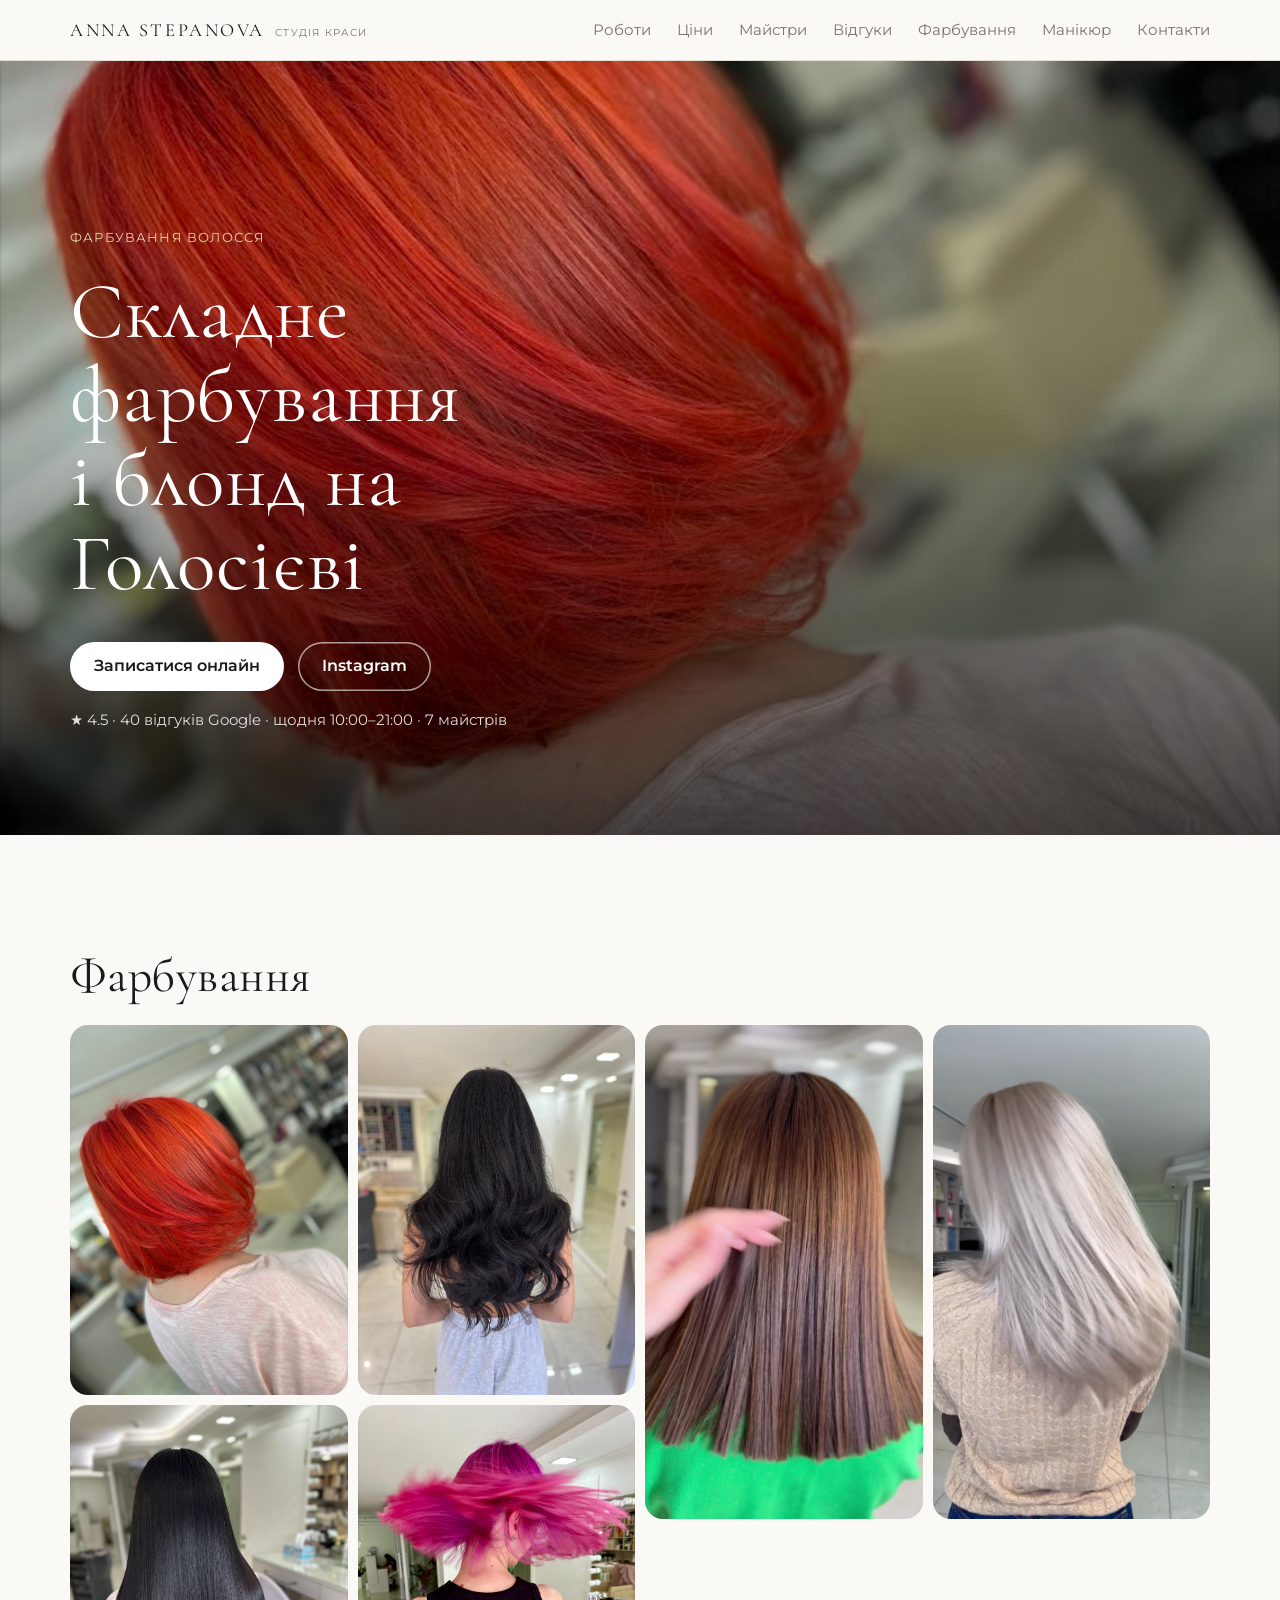
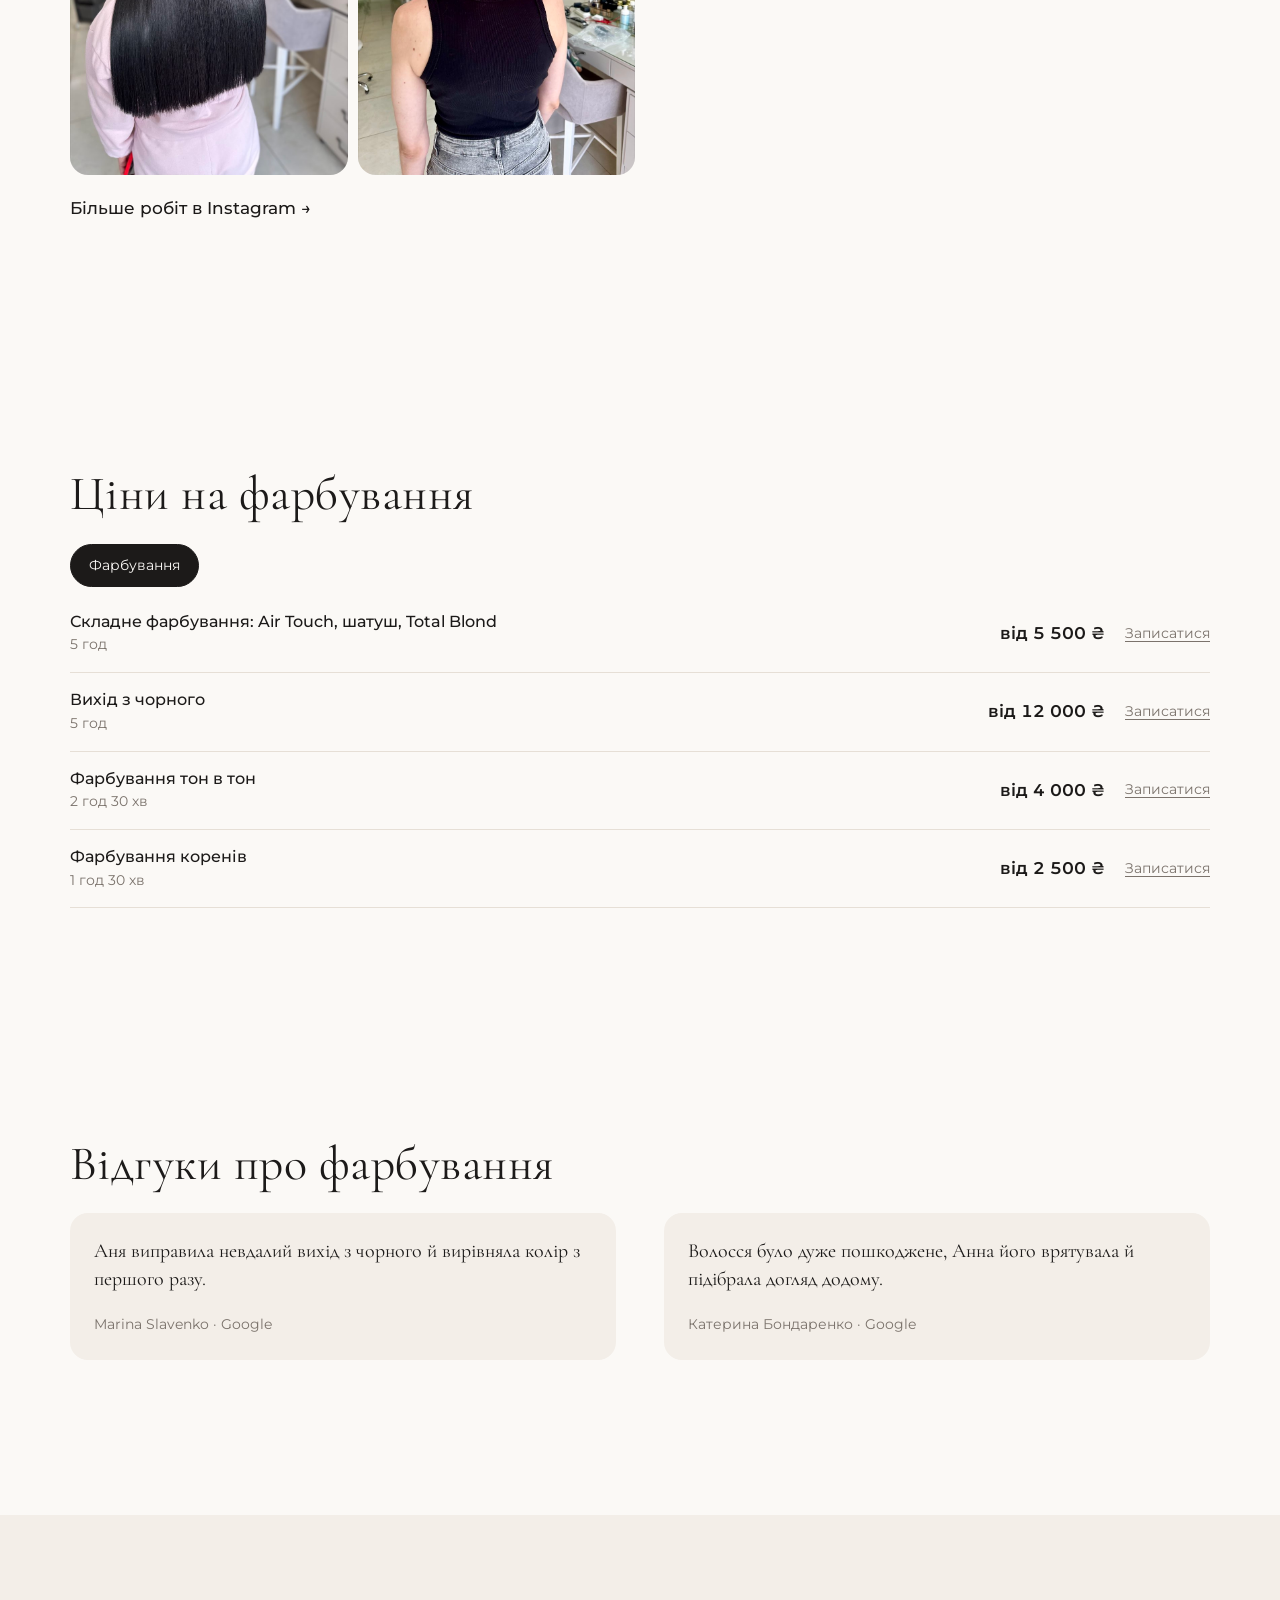
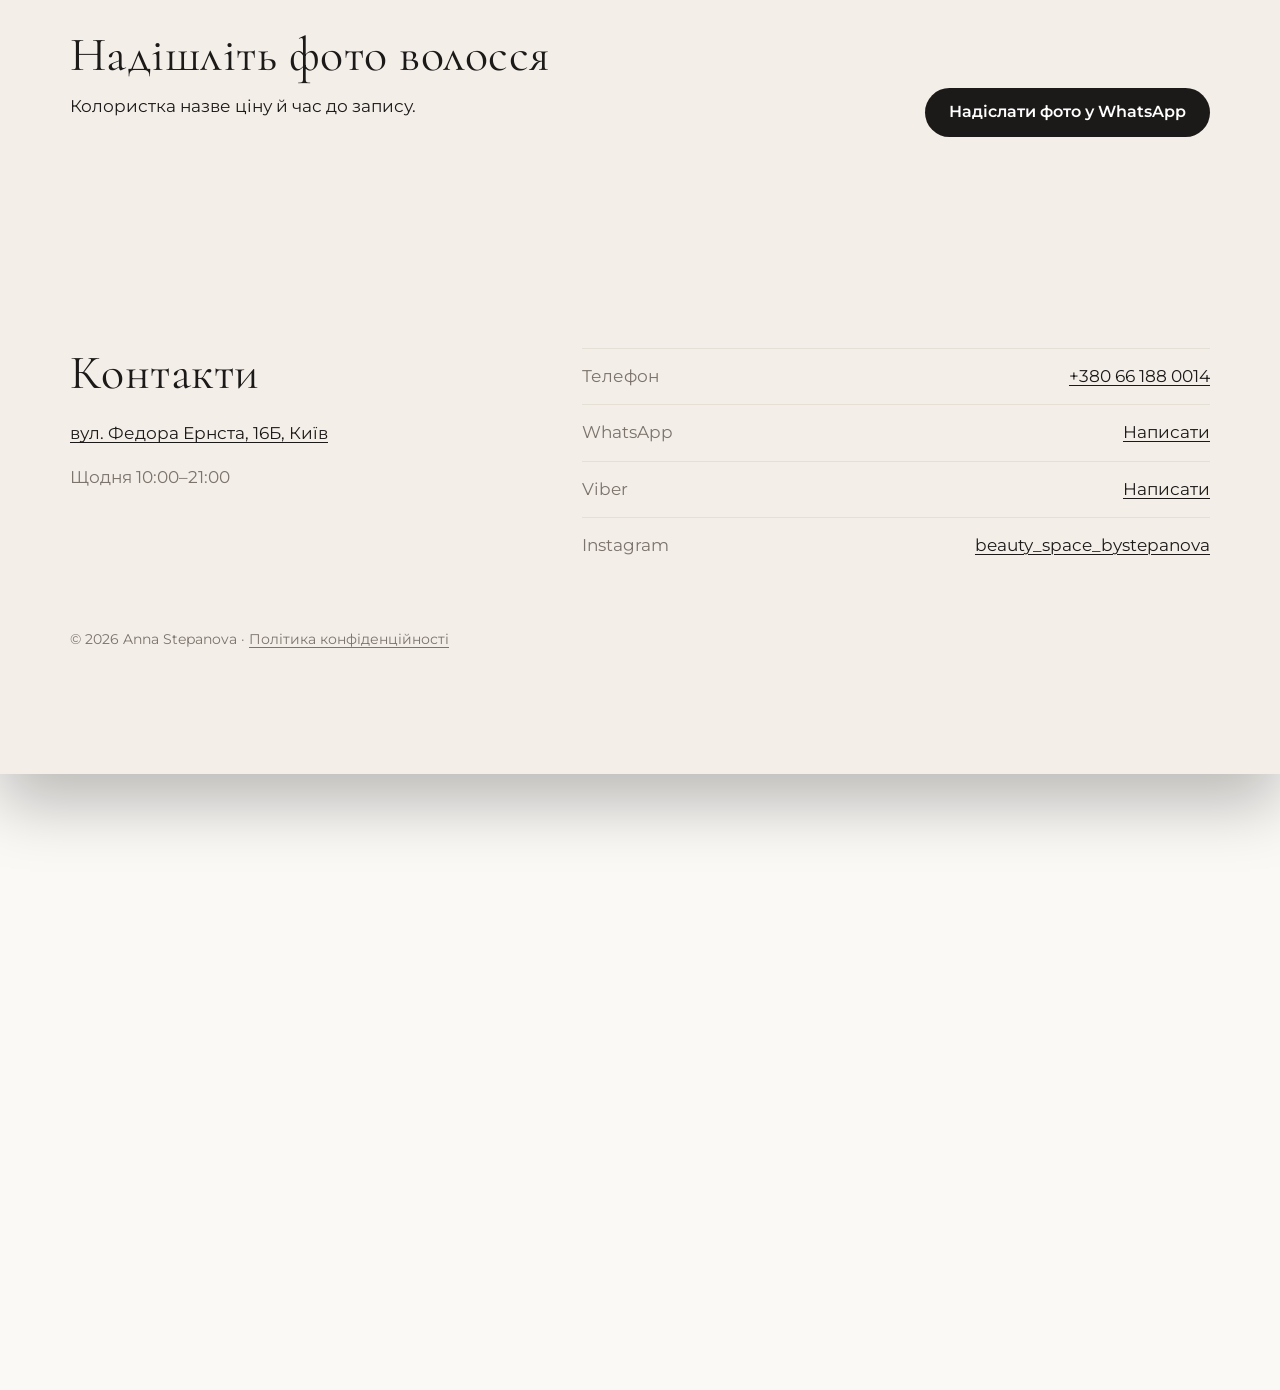
==== farbuvannia/index.html @ 7d02b210 "Update site 2026-10-21" ====
<!doctype html>
<html lang="uk">
<head>
<meta charset="utf-8">
<meta name="viewport" content="width=device-width, initial-scale=1">
<base href="../">
<title>Фарбування волосся на Голосієві від 2 500 ₴ | Anna Stepanova</title>
<meta name="description" content="Air Touch, шатуш, Total Blond, вихід з чорного. Колористка Анна Степанова, вул. Федора Ернста, 16Б, Київ. Щодня 10–21, онлайн-запис.">
<meta name="robots" content="noindex">
<meta property="og:type" content="website">
<meta property="og:title" content="Фарбування волосся на Голосієві від 2 500 ₴ | Anna Stepanova">
<meta property="og:description" content="Air Touch, шатуш, Total Blond, вихід з чорного. Колористка Анна Степанова, вул. Федора Ернста, 16Б, Київ. Щодня 10–21, онлайн-запис.">
<meta property="og:image" content="https://vibecoder-bulavin.github.io/beauty-space-stepanova/assets/hero-blond.jpg">
<link rel="icon" href="data:image/svg+xml,%3Csvg%20xmlns%3D%27http%3A//www.w3.org/2000/svg%27%20viewBox%3D%270%200%2064%2064%27%3E%3Crect%20width%3D%2764%27%20height%3D%2764%27%20rx%3D%2712%27%20fill%3D%27%231c1a19%27/%3E%3Ctext%20x%3D%2732%27%20y%3D%2744%27%20font-size%3D%2736%27%20text-anchor%3D%27middle%27%20fill%3D%27white%27%20font-family%3D%27Georgia%2Cserif%27%3EA%3C/text%3E%3C/svg%3E">
<link rel="preconnect" href="https://fonts.googleapis.com">
<link rel="preconnect" href="https://fonts.gstatic.com" crossorigin>
<link rel="stylesheet" href="https://fonts.googleapis.com/css2?family=Cormorant+Garamond:ital,wght@0,400;0,500;1,400&family=Montserrat:wght@400;500;600&display=swap">
<link rel="stylesheet" href="style.css">
<script type="application/ld+json">{"@context": "https://schema.org", "@type": "BeautySalon", "name": "Anna Stepanova", "url": "https://vibecoder-bulavin.github.io/beauty-space-stepanova/", "telephone": "+380 66 188 0014", "priceRange": "₴₴", "image": "https://vibecoder-bulavin.github.io/beauty-space-stepanova/assets/hero-blond.jpg", "address": {"@type": "PostalAddress", "streetAddress": "вул. Федора Ернста, 16Б", "addressLocality": "Київ", "addressCountry": "UA"}, "geo": {"@type": "GeoCoordinates", "latitude": 50.4165547, "longitude": 30.4634382}, "openingHours": ["Mo-Su 10:00-21:00"], "hasMap": "https://maps.google.com/?cid=15371598958105945912", "sameAs": ["https://www.instagram.com/beauty_space_bystepanova/"], "aggregateRating": {"@type": "AggregateRating", "ratingValue": 4.5, "reviewCount": 40}, "hasOfferCatalog": {"@type": "OfferCatalog", "name": "Anna Stepanova", "itemListElement": [{"@type": "Offer", "itemOffered": {"@type": "Service", "name": "Складне фарбування: Air Touch, шатуш, Total Blond"}, "description": "від 5 500 ₴"}, {"@type": "Offer", "itemOffered": {"@type": "Service", "name": "Вихід з чорного"}, "description": "від 12 000 ₴"}, {"@type": "Offer", "itemOffered": {"@type": "Service", "name": "Фарбування тон в тон"}, "description": "від 4 000 ₴"}, {"@type": "Offer", "itemOffered": {"@type": "Service", "name": "Фарбування коренів"}, "description": "від 2 500 ₴"}, {"@type": "Offer", "itemOffered": {"@type": "Service", "name": "Камуфлювання сивини для чоловіків"}, "description": "700 ₴"}, {"@type": "Offer", "itemOffered": {"@type": "Service", "name": "Жіноча стрижка"}, "description": "від 1 600 ₴"}, {"@type": "Offer", "itemOffered": {"@type": "Service", "name": "Укладка"}, "description": "від 1 200 ₴"}, {"@type": "Offer", "itemOffered": {"@type": "Service", "name": "Чоловіча стрижка"}, "description": "від 1 000 ₴"}, {"@type": "Offer", "itemOffered": {"@type": "Service", "name": "Дитяча стрижка"}, "description": "від 800 ₴"}, {"@type": "Offer", "itemOffered": {"@type": "Service", "name": "Стрижка чубчика"}, "description": "500 ₴"}, {"@type": "Offer", "itemOffered": {"@type": "Service", "name": "Кератинове вирівнювання"}, "description": "від 4 500 ₴"}, {"@type": "Offer", "itemOffered": {"@type": "Service", "name": "Догляд"}, "description": "від 2 600 ₴"}, {"@type": "Offer", "itemOffered": {"@type": "Service", "name": "Догляд: довжина + шкіра голови"}, "description": "від 2 500 ₴"}, {"@type": "Offer", "itemOffered": {"@type": "Service", "name": "Манікюр комплекс з покриттям"}, "description": "від 1 100 ₴"}, {"@type": "Offer", "itemOffered": {"@type": "Service", "name": "Манікюр"}, "description": "750 ₴"}, {"@type": "Offer", "itemOffered": {"@type": "Service", "name": "Чоловічий манікюр"}, "description": "від 800 ₴"}, {"@type": "Offer", "itemOffered": {"@type": "Service", "name": "Нарощення нігтів"}, "description": "від 1 400 ₴"}, {"@type": "Offer", "itemOffered": {"@type": "Service", "name": "Корекція нарощених нігтів"}, "description": "від 1 300 ₴"}, {"@type": "Offer", "itemOffered": {"@type": "Service", "name": "Покриття гель-лаком"}, "description": "400 ₴"}, {"@type": "Offer", "itemOffered": {"@type": "Service", "name": "Френч або лунки"}, "description": "від 300 ₴"}, {"@type": "Offer", "itemOffered": {"@type": "Service", "name": "SPA-догляд для рук або ніг"}, "description": "від 400 ₴"}, {"@type": "Offer", "itemOffered": {"@type": "Service", "name": "Ламінування та фарбування брів"}, "description": "1 300 ₴"}, {"@type": "Offer", "itemOffered": {"@type": "Service", "name": "Корекція та фарбування брів"}, "description": "1 000 ₴"}, {"@type": "Offer", "itemOffered": {"@type": "Service", "name": "Корекція брів"}, "description": "600 ₴"}, {"@type": "Offer", "itemOffered": {"@type": "Service", "name": "Ламінування вій"}, "description": "1 300 ₴"}, {"@type": "Offer", "itemOffered": {"@type": "Service", "name": "Фарбування вій"}, "description": "700 ₴"}, {"@type": "Offer", "itemOffered": {"@type": "Service", "name": "Корекція ниткою, все обличчя"}, "description": "700 ₴"}, {"@type": "Offer", "itemOffered": {"@type": "Service", "name": "Макіяж"}, "description": "1 700 ₴"}]}}</script>
</head>
<body class="p-beauty m-seo for-sale">
<div class="site">
<header class="top"><div class="wrap bar">
<a class="logo" href="./">Anna Stepanova<small>студія краси</small></a>
<nav><a href="#roboty">Роботи</a><a href="#ceny">Ціни</a><a href="#maistry">Майстри</a><a href="#vidguky">Відгуки</a><a href="farbuvannia/">Фарбування</a><a href="manikiur/">Манікюр</a><a href="#contacts">Контакти</a></nav>
</div></header>
<main>
<section class="hero hero-full"><img src="assets/hair-copper.jpg" alt="Anna Stepanova" fetchpriority="high" class="bg"><div class="wrap"><p class="kicker">Фарбування волосся</p><h1>Складне фарбування і блонд на Голосієві</h1><div class="actions"><a href="https://booking.easyweek.com.ua/beauty-space-by-stepanova-3" class="btn" target="_blank" rel="noopener" data-goal="booking">Записатися онлайн</a><a href="https://www.instagram.com/beauty_space_bystepanova/" class="btn ghost" target="_blank" rel="noopener">Instagram</a></div><p class="trust"><a href="https://maps.google.com/?cid=15371598958105945912" target="_blank" rel="noopener">★ 4.5 · 40 відгуків Google</a> · щодня 10:00–21:00 · 7 майстрів</p></div></section><section id="portfolio" class="s-portfolio"><div class="wrap"><div class="phead"><h2>Фарбування</h2><div class="chips" data-chips></div></div><div class="portfolio" data-portfolio><figure data-cat="0"><img src="assets/hair-copper.jpg" alt="Волосся" loading="lazy" decoding="async"></figure><figure data-cat="0"><img src="assets/hair-black.jpg" alt="Волосся" loading="lazy" decoding="async"></figure><figure data-cat="0"><img src="assets/hair-waves.jpg" alt="Волосся" loading="lazy" decoding="async"></figure><figure data-cat="0"><img src="assets/hair-pink.jpg" alt="Волосся" loading="lazy" decoding="async"></figure><figure data-cat="0"><img src="assets/hair-brown.jpg" alt="Волосся" loading="lazy" decoding="async"></figure><figure data-cat="0"><img src="assets/hero-blond.jpg" alt="Волосся" loading="lazy" decoding="async"></figure></div><p class="more"><a href="https://www.instagram.com/beauty_space_bystepanova/" target="_blank" rel="noopener">Більше робіт в Instagram →</a></p></div></section><section id="pricetabs" class="s-pricetabs"><div class="wrap"><h2>Ціни на фарбування</h2><div class="prose"></div><div class="tabs" data-tabs><button type="button" class="tab on" data-tab="0">Фарбування</button></div><div class="panel" data-panel="0"><ul class="plist"><li><div><h3>Складне фарбування: Air Touch, шатуш, Total Blond</h3><p>5 год</p></div><span class="price">від 5 500 ₴</span><a href="https://booking.easyweek.com.ua/beauty-space-by-stepanova-3" class="rowbook" target="_blank" rel="noopener" data-goal="booking">Записатися</a></li><li><div><h3>Вихід з чорного</h3><p>5 год</p></div><span class="price">від 12 000 ₴</span><a href="https://booking.easyweek.com.ua/beauty-space-by-stepanova-3" class="rowbook" target="_blank" rel="noopener" data-goal="booking">Записатися</a></li><li><div><h3>Фарбування тон в тон</h3><p>2 год 30 хв</p></div><span class="price">від 4 000 ₴</span><a href="https://booking.easyweek.com.ua/beauty-space-by-stepanova-3" class="rowbook" target="_blank" rel="noopener" data-goal="booking">Записатися</a></li><li><div><h3>Фарбування коренів</h3><p>1 год 30 хв</p></div><span class="price">від 2 500 ₴</span><a href="https://booking.easyweek.com.ua/beauty-space-by-stepanova-3" class="rowbook" target="_blank" rel="noopener" data-goal="booking">Записатися</a></li></ul></div></div></section><section id="reviews" class="s-reviews"><div class="wrap"><h2>Відгуки про фарбування</h2><div class="reviews"><blockquote><p>Аня виправила невдалий вихід з чорного й вирівняла колір з першого разу.</p><footer>Marina Slavenko · Google</footer></blockquote><blockquote><p>Волосся було дуже пошкоджене, Анна його врятувала й підібрала догляд додому.</p><footer>Катерина Бондаренко · Google</footer></blockquote></div></div></section><section id="cta" class="s-cta alt"><div class="wrap"><div class="cta"><div><h2>Надішліть фото волосся</h2><p>Колористка назве ціну й час до запису.</p></div><a href="https://wa.me/380661880014?text=%D0%94%D0%BE%D0%B1%D1%80%D0%B8%D0%B9%20%D0%B4%D0%B5%D0%BD%D1%8C!%20%D0%A5%D0%BE%D1%87%D1%83%20%D0%B4%D1%96%D0%B7%D0%BD%D0%B0%D1%82%D0%B8%D1%81%D1%8F%20%D1%86%D1%96%D0%BD%D1%83%20%D1%84%D0%B0%D1%80%D0%B1%D1%83%D0%B2%D0%B0%D0%BD%D0%BD%D1%8F%2C%20%D0%BD%D0%B0%D0%B4%D1%81%D0%B8%D0%BB%D0%B0%D1%8E%20%D1%84%D0%BE%D1%82%D0%BE." class="btn" target="_blank" rel="noopener" data-goal="whatsapp">Надіслати фото у WhatsApp</a></div></div></section>
</main>
<footer id="contacts" class="foot"><div class="wrap"><div class="foot-grid"><div><h2>Контакти</h2><p><a href="https://maps.google.com/?cid=15371598958105945912" target="_blank" rel="noopener">вул. Федора Ернста, 16Б, Київ</a></p><p class="muted">Щодня 10:00–21:00</p></div><ul class="contacts"><li><span>Телефон</span><a href="tel:+380661880014" data-goal="phone">+380 66 188 0014</a></li><li><span>WhatsApp</span><a href="https://wa.me/380661880014" target="_blank" rel="noopener" data-goal="whatsapp">Написати</a></li><li><span>Viber</span><a href="viber://chat?number=%2B380661880014" data-goal="viber">Написати</a></li><li><span>Instagram</span><a href="https://www.instagram.com/beauty_space_bystepanova/" target="_blank" rel="noopener">beauty_space_bystepanova</a></li></ul></div><p class="muted small">© 2026 Anna Stepanova · <a href="privacy/">Політика конфіденційності</a></p></div></footer>
</div>
<aside class="pitch" id="pitch"><div class="wrap"><p class="kicker">Bulavin Studio</p><h2>Сайт зроблений у Bulavin Studio і він може стати вашим</h2><p>Перенесемо його на ваш домен, підключимо заявки й аналітику. Напишіть, і ми розповімо деталі.</p><a href="https://t.me/bulavin_design" class="btn" target="_blank" rel="noopener" data-goal="telegram">Обговорити сайт</a></div></aside>
<div class="mbar"><a href="https://booking.easyweek.com.ua/beauty-space-by-stepanova-3" class="btn" target="_blank" rel="noopener" data-goal="booking">Записатися онлайн</a></div>

<script type="application/json" id="cfg">{"wa": "380661880014", "msg": "Добрий день! Хочу записатися.", "page": "farbuvannia/", "brand": "Anna Stepanova", "t": {"err_name": "Вкажіть ім'я", "err_phone": "Перевірте номер телефону", "sending": "Надсилаємо…"}}</script>
<script src="site.js" defer></script>
</body>
</html>
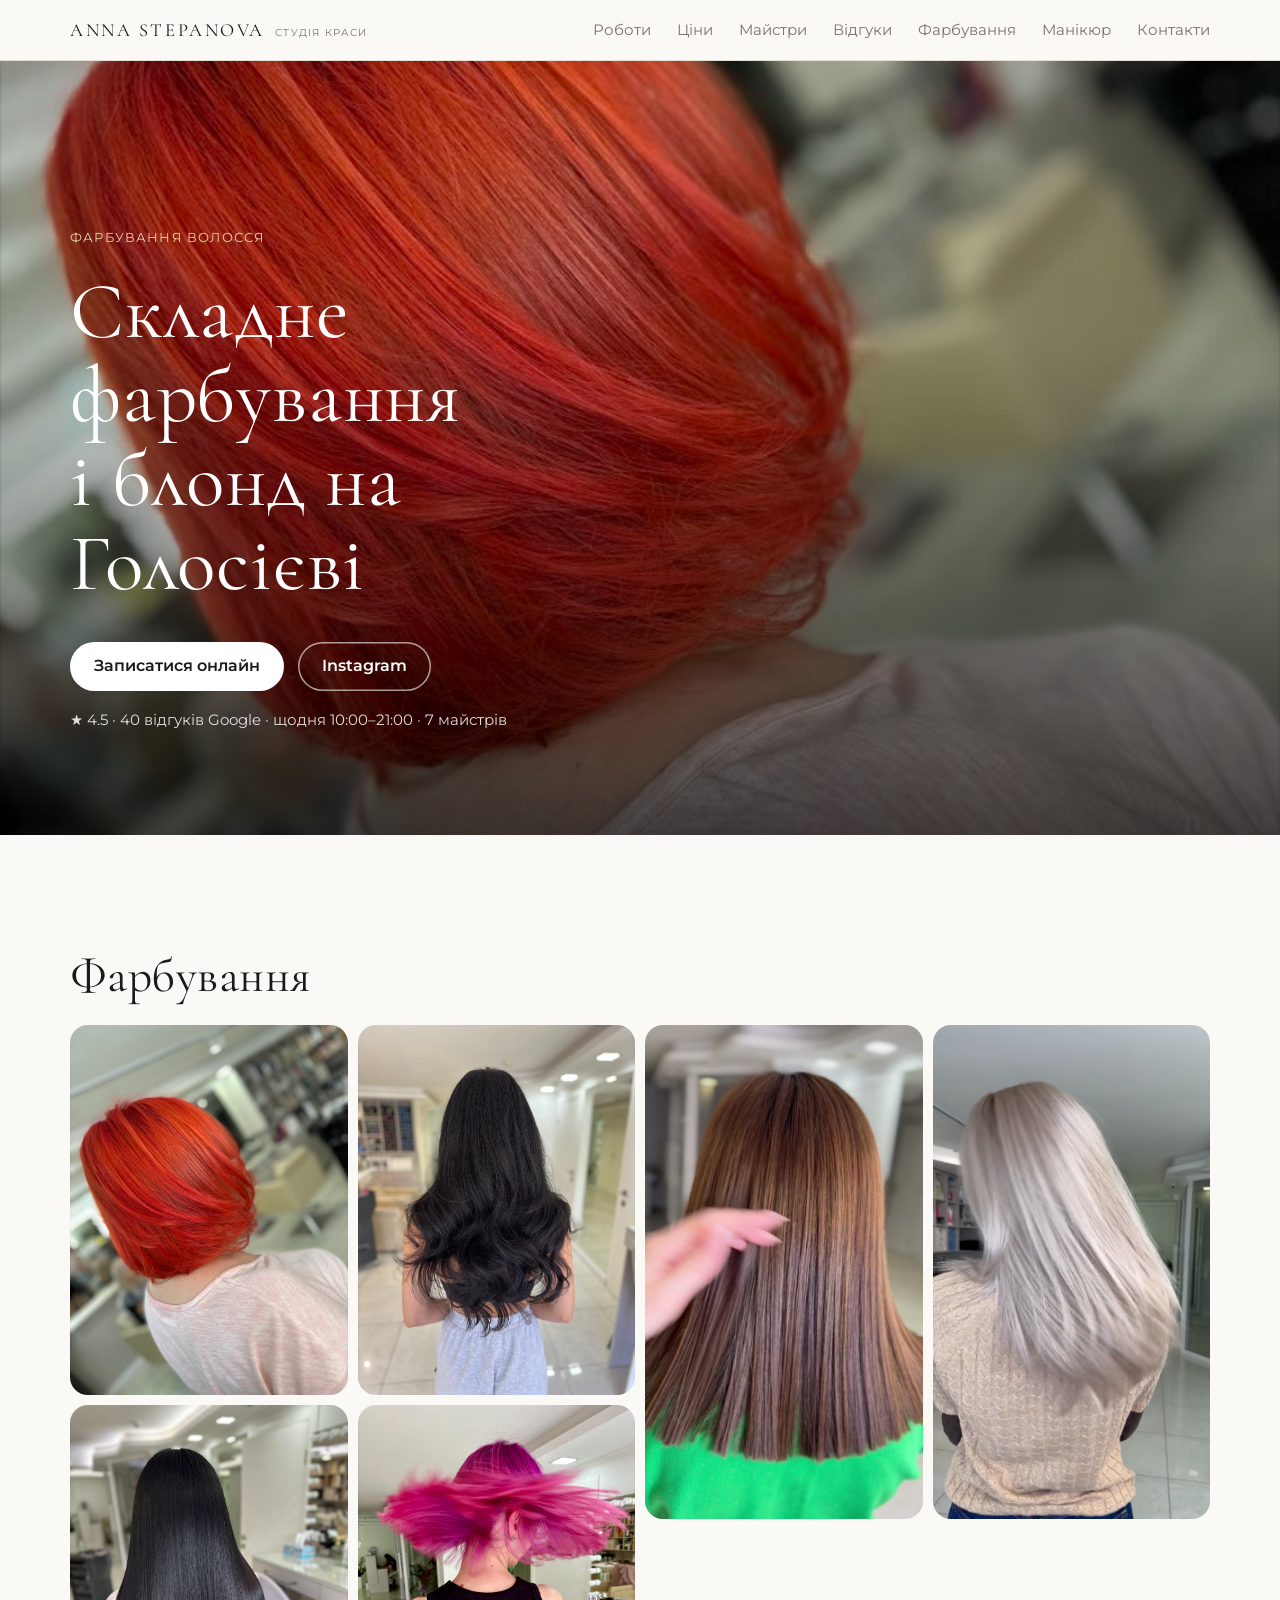
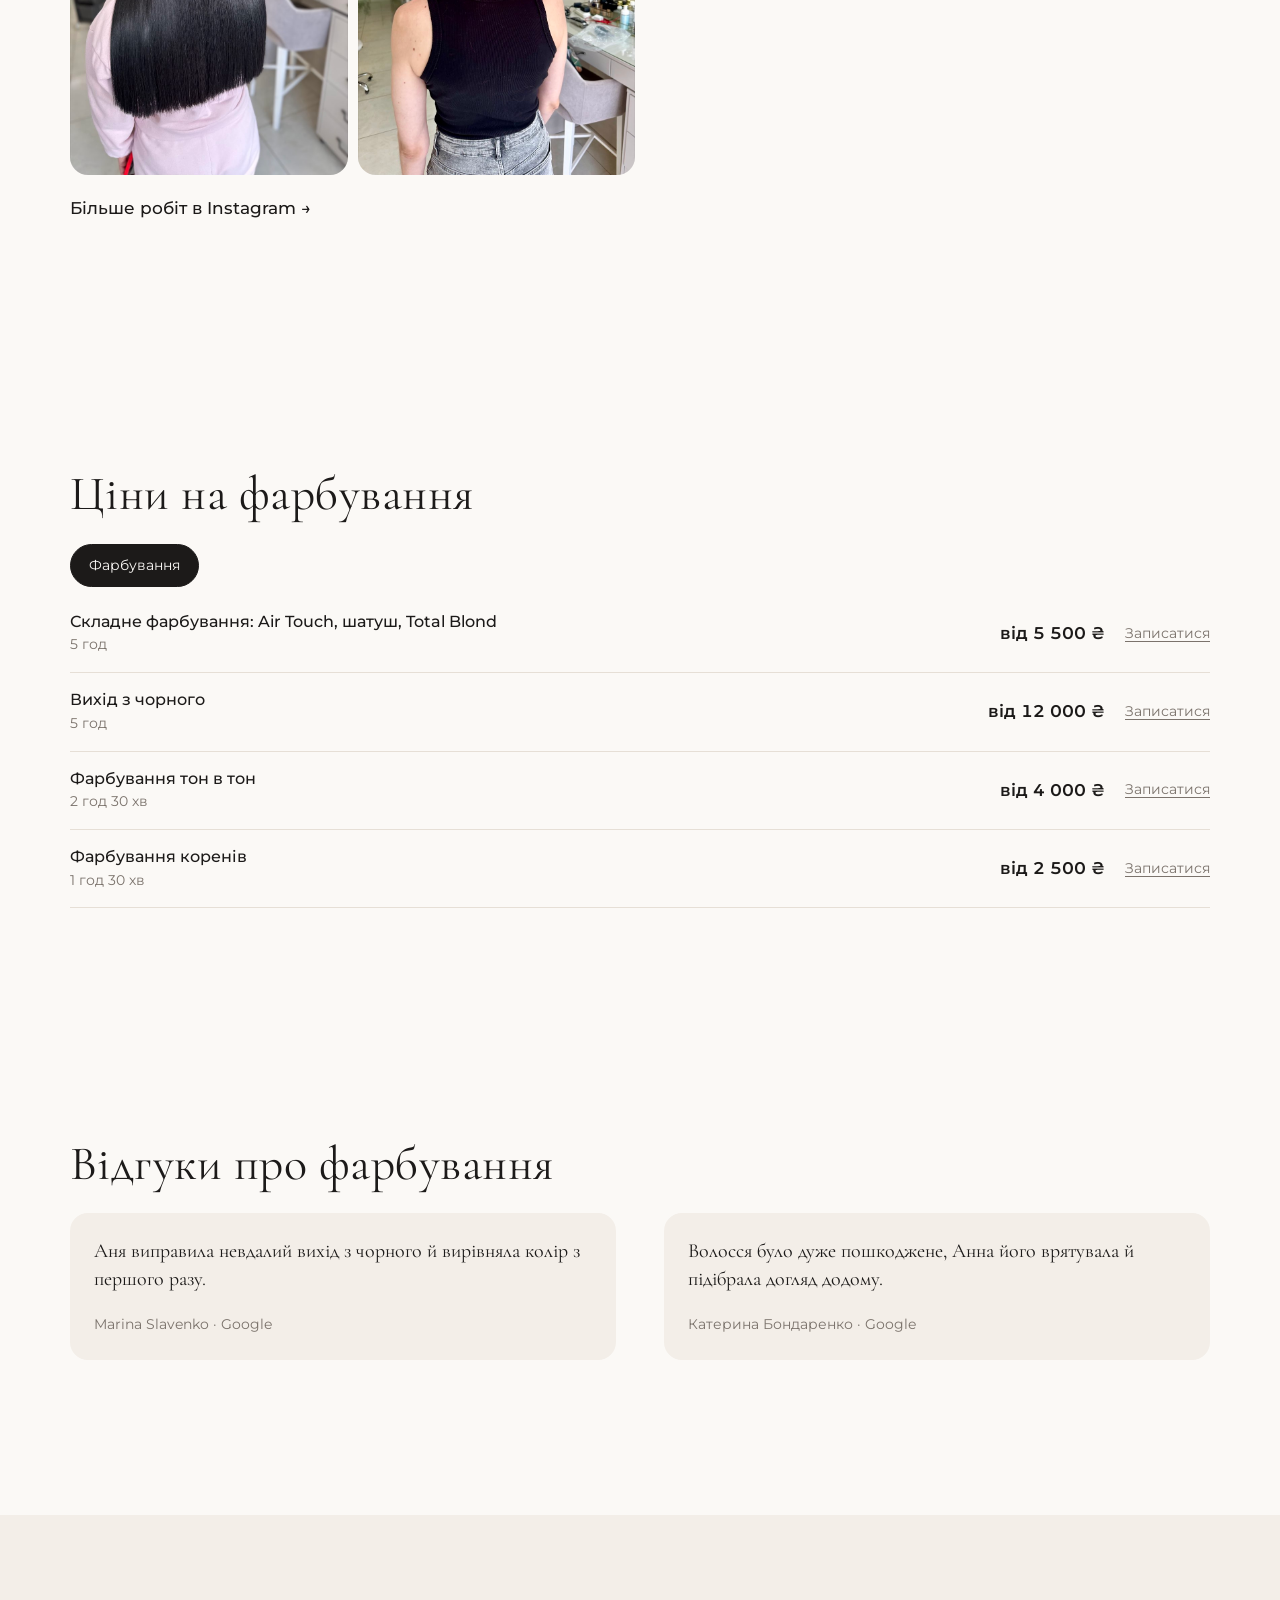
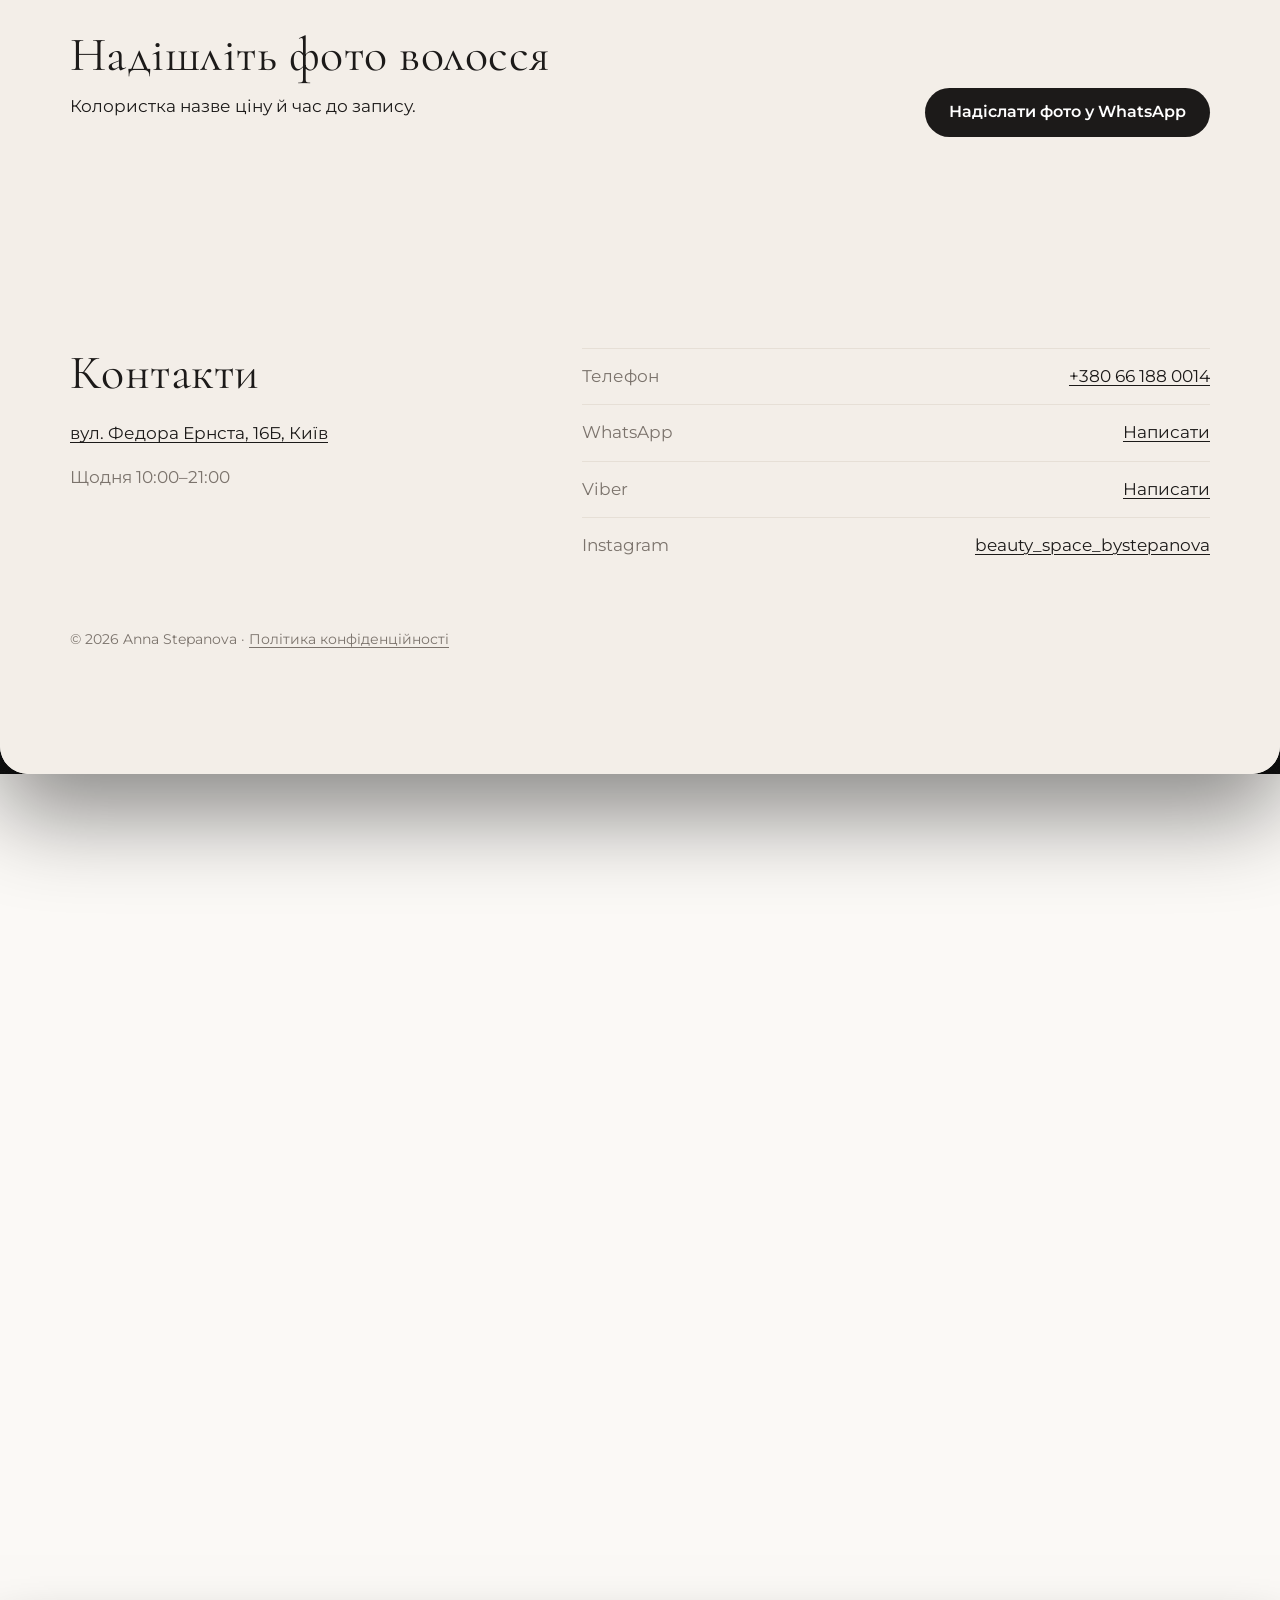
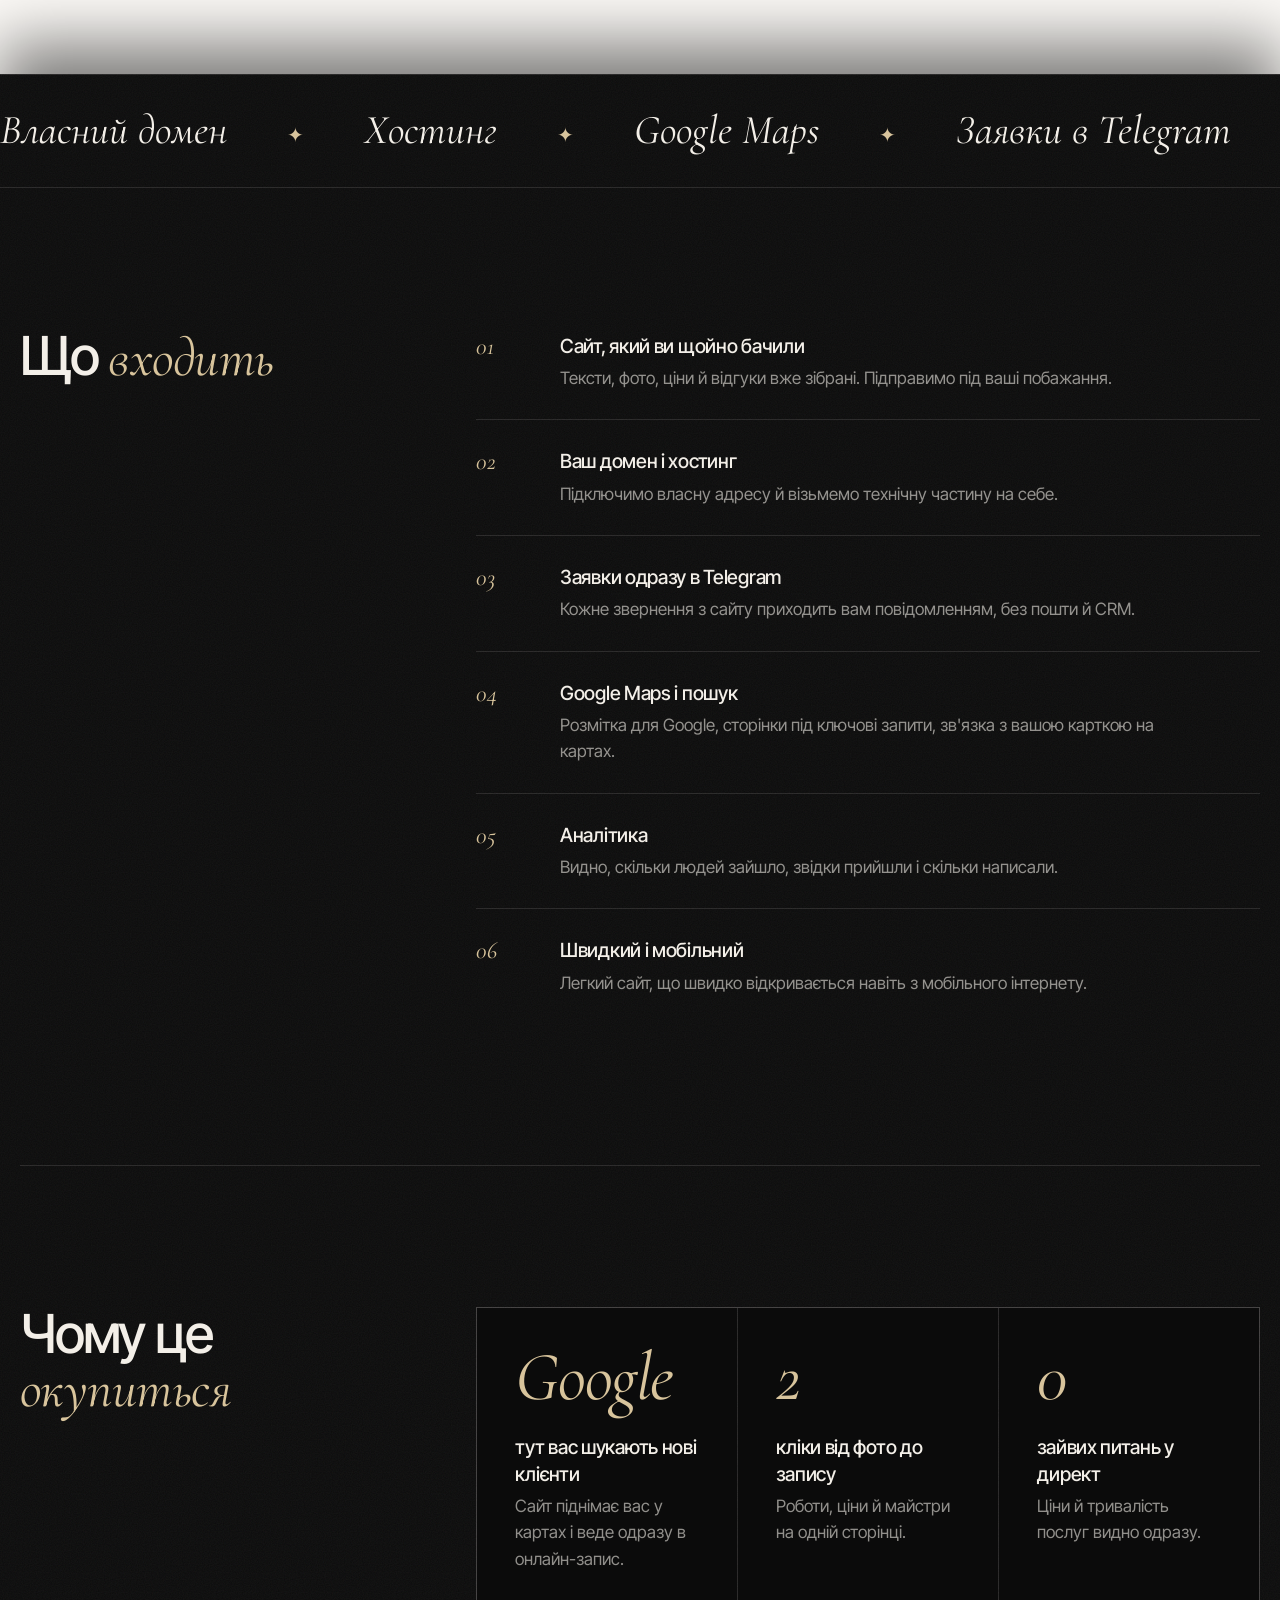
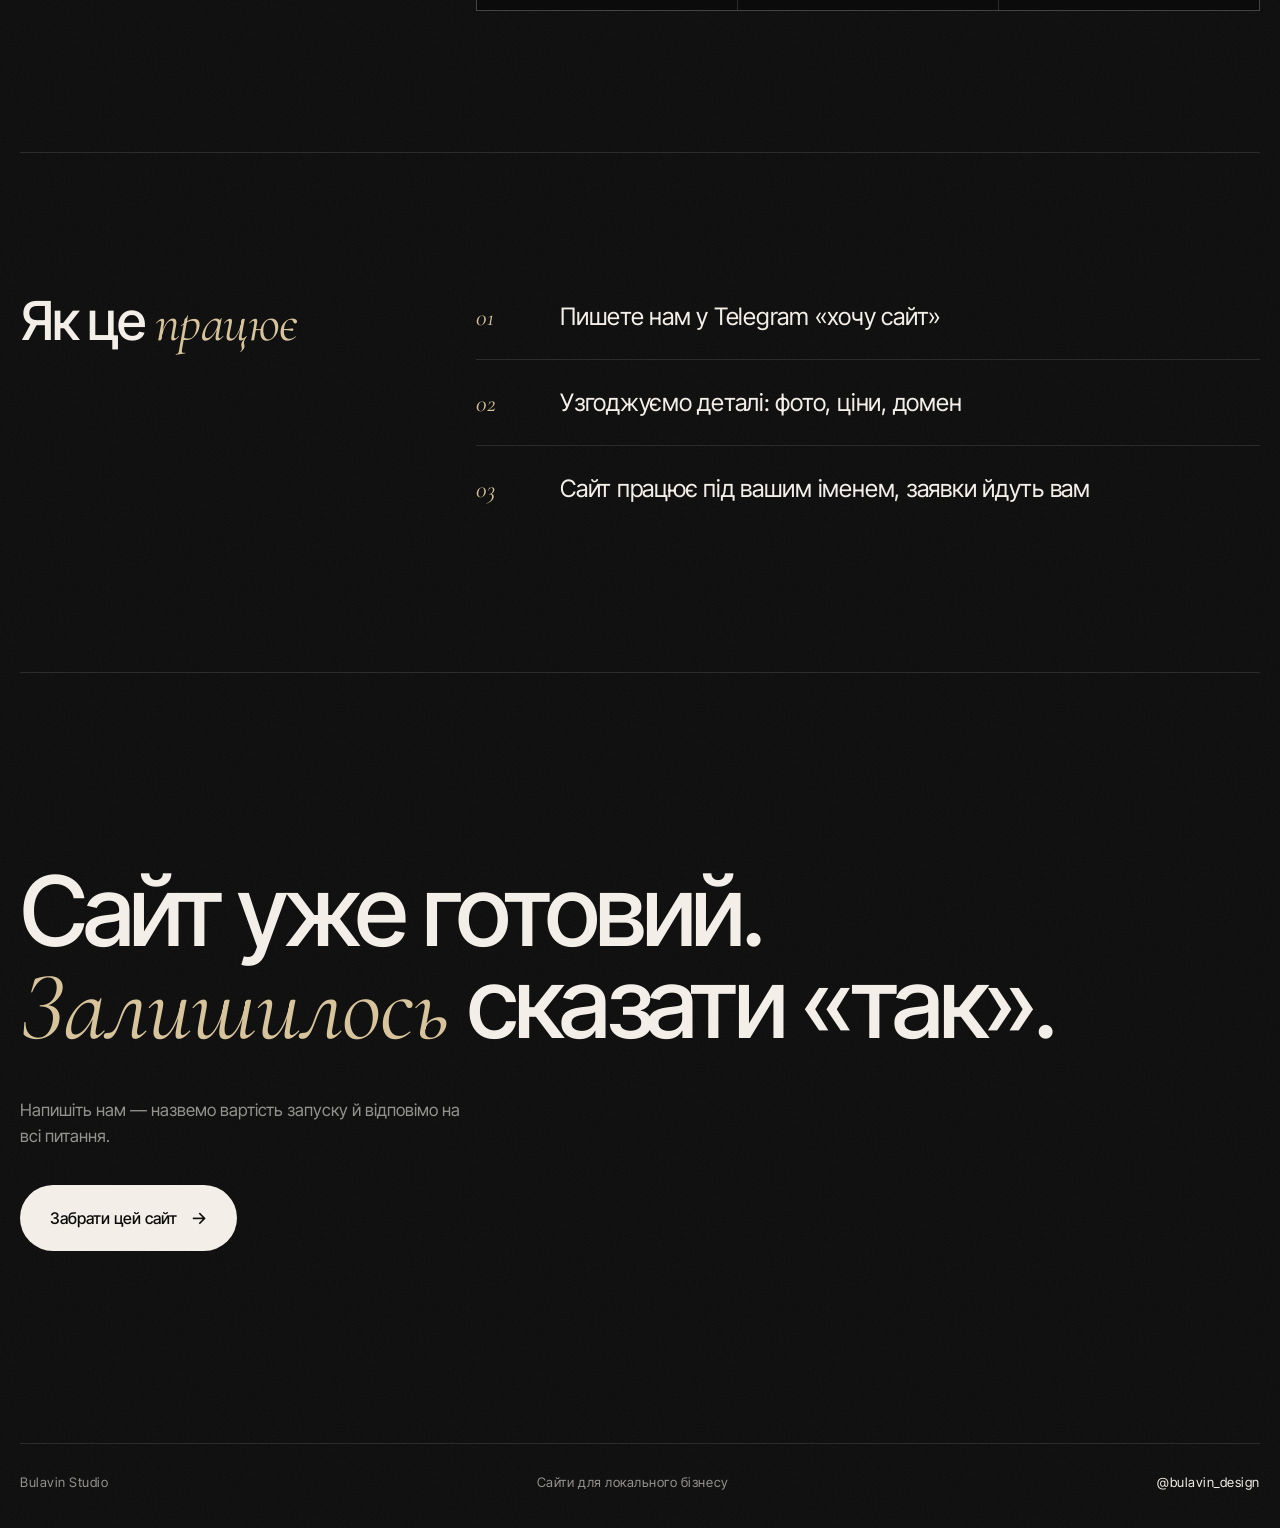
==== commit 633d6490: "Update site 2026-10-21" ====
--- a/farbuvannia/index.html
+++ b/farbuvannia/index.html
@@ -16,6 +16,7 @@
 <link rel="preconnect" href="https://fonts.gstatic.com" crossorigin>
 <link rel="stylesheet" href="https://fonts.googleapis.com/css2?family=Cormorant+Garamond:ital,wght@0,400;0,500;1,400&family=Montserrat:wght@400;500;600&display=swap">
 <link rel="stylesheet" href="style.css">
+<link rel="stylesheet" href="https://fonts.googleapis.com/css2?family=Inter+Tight:wght@400;500;600&family=Cormorant+Garamond:ital,wght@1,400;1,500&display=swap">
 <script type="application/ld+json">{"@context": "https://schema.org", "@type": "BeautySalon", "name": "Anna Stepanova", "url": "https://vibecoder-bulavin.github.io/beauty-space-stepanova/", "telephone": "+380 66 188 0014", "priceRange": "₴₴", "image": "https://vibecoder-bulavin.github.io/beauty-space-stepanova/assets/hero-blond.jpg", "address": {"@type": "PostalAddress", "streetAddress": "вул. Федора Ернста, 16Б", "addressLocality": "Київ", "addressCountry": "UA"}, "geo": {"@type": "GeoCoordinates", "latitude": 50.4165547, "longitude": 30.4634382}, "openingHours": ["Mo-Su 10:00-21:00"], "hasMap": "https://maps.google.com/?cid=15371598958105945912", "sameAs": ["https://www.instagram.com/beauty_space_bystepanova/"], "aggregateRating": {"@type": "AggregateRating", "ratingValue": 4.5, "reviewCount": 40}, "hasOfferCatalog": {"@type": "OfferCatalog", "name": "Anna Stepanova", "itemListElement": [{"@type": "Offer", "itemOffered": {"@type": "Service", "name": "Складне фарбування: Air Touch, шатуш, Total Blond"}, "description": "від 5 500 ₴"}, {"@type": "Offer", "itemOffered": {"@type": "Service", "name": "Вихід з чорного"}, "description": "від 12 000 ₴"}, {"@type": "Offer", "itemOffered": {"@type": "Service", "name": "Фарбування тон в тон"}, "description": "від 4 000 ₴"}, {"@type": "Offer", "itemOffered": {"@type": "Service", "name": "Фарбування коренів"}, "description": "від 2 500 ₴"}, {"@type": "Offer", "itemOffered": {"@type": "Service", "name": "Камуфлювання сивини для чоловіків"}, "description": "700 ₴"}, {"@type": "Offer", "itemOffered": {"@type": "Service", "name": "Жіноча стрижка"}, "description": "від 1 600 ₴"}, {"@type": "Offer", "itemOffered": {"@type": "Service", "name": "Укладка"}, "description": "від 1 200 ₴"}, {"@type": "Offer", "itemOffered": {"@type": "Service", "name": "Чоловіча стрижка"}, "description": "від 1 000 ₴"}, {"@type": "Offer", "itemOffered": {"@type": "Service", "name": "Дитяча стрижка"}, "description": "від 800 ₴"}, {"@type": "Offer", "itemOffered": {"@type": "Service", "name": "Стрижка чубчика"}, "description": "500 ₴"}, {"@type": "Offer", "itemOffered": {"@type": "Service", "name": "Кератинове вирівнювання"}, "description": "від 4 500 ₴"}, {"@type": "Offer", "itemOffered": {"@type": "Service", "name": "Догляд"}, "description": "від 2 600 ₴"}, {"@type": "Offer", "itemOffered": {"@type": "Service", "name": "Догляд: довжина + шкіра голови"}, "description": "від 2 500 ₴"}, {"@type": "Offer", "itemOffered": {"@type": "Service", "name": "Манікюр комплекс з покриттям"}, "description": "від 1 100 ₴"}, {"@type": "Offer", "itemOffered": {"@type": "Service", "name": "Манікюр"}, "description": "750 ₴"}, {"@type": "Offer", "itemOffered": {"@type": "Service", "name": "Чоловічий манікюр"}, "description": "від 800 ₴"}, {"@type": "Offer", "itemOffered": {"@type": "Service", "name": "Нарощення нігтів"}, "description": "від 1 400 ₴"}, {"@type": "Offer", "itemOffered": {"@type": "Service", "name": "Корекція нарощених нігтів"}, "description": "від 1 300 ₴"}, {"@type": "Offer", "itemOffered": {"@type": "Service", "name": "Покриття гель-лаком"}, "description": "400 ₴"}, {"@type": "Offer", "itemOffered": {"@type": "Service", "name": "Френч або лунки"}, "description": "від 300 ₴"}, {"@type": "Offer", "itemOffered": {"@type": "Service", "name": "SPA-догляд для рук або ніг"}, "description": "від 400 ₴"}, {"@type": "Offer", "itemOffered": {"@type": "Service", "name": "Ламінування та фарбування брів"}, "description": "1 300 ₴"}, {"@type": "Offer", "itemOffered": {"@type": "Service", "name": "Корекція та фарбування брів"}, "description": "1 000 ₴"}, {"@type": "Offer", "itemOffered": {"@type": "Service", "name": "Корекція брів"}, "description": "600 ₴"}, {"@type": "Offer", "itemOffered": {"@type": "Service", "name": "Ламінування вій"}, "description": "1 300 ₴"}, {"@type": "Offer", "itemOffered": {"@type": "Service", "name": "Фарбування вій"}, "description": "700 ₴"}, {"@type": "Offer", "itemOffered": {"@type": "Service", "name": "Корекція ниткою, все обличчя"}, "description": "700 ₴"}, {"@type": "Offer", "itemOffered": {"@type": "Service", "name": "Макіяж"}, "description": "1 700 ₴"}]}}</script>
 </head>
 <body class="p-beauty m-seo for-sale">
@@ -29,7 +30,21 @@
 </main>
 <footer id="contacts" class="foot"><div class="wrap"><div class="foot-grid"><div><h2>Контакти</h2><p><a href="https://maps.google.com/?cid=15371598958105945912" target="_blank" rel="noopener">вул. Федора Ернста, 16Б, Київ</a></p><p class="muted">Щодня 10:00–21:00</p></div><ul class="contacts"><li><span>Телефон</span><a href="tel:+380661880014" data-goal="phone">+380 66 188 0014</a></li><li><span>WhatsApp</span><a href="https://wa.me/380661880014" target="_blank" rel="noopener" data-goal="whatsapp">Написати</a></li><li><span>Viber</span><a href="viber://chat?number=%2B380661880014" data-goal="viber">Написати</a></li><li><span>Instagram</span><a href="https://www.instagram.com/beauty_space_bystepanova/" target="_blank" rel="noopener">beauty_space_bystepanova</a></li></ul></div><p class="muted small">© 2026 Anna Stepanova · <a href="privacy/">Політика конфіденційності</a></p></div></footer>
 </div>
-<aside class="pitch" id="pitch"><div class="wrap"><p class="kicker">Bulavin Studio</p><h2>Сайт зроблений у Bulavin Studio і він може стати вашим</h2><p>Перенесемо його на ваш домен, підключимо заявки й аналітику. Напишіть, і ми розповімо деталі.</p><a href="https://t.me/bulavin_design" class="btn" target="_blank" rel="noopener" data-goal="telegram">Обговорити сайт</a></div></aside>
+<aside class="pitch" id="pitch" lang="uk">
+<div class="p-intro"><div class="pwrap">
+<p class="pk">Bulavin Studio · демо для «Anna Stepanova»</p>
+<h2 class="ph1">Цей сайт уже <em>зроблений</em> для Anna Stepanova</h2>
+<div class="prow"><p class="psub">Ви щойно переглянули його очима клієнта. Під вашим доменом він запрацює за 48 годин.</p><a href="https://t.me/bulavin_design" class="pbtn" target="_blank" rel="noopener" data-goal="telegram">Забрати цей сайт</a></div>
+<p class="pscroll">Гортайте далі</p>
+</div></div>
+<div class="p-body">
+<div class="pticker" aria-hidden="true"><div><span>Власний домен</span><span>Хостинг</span><span>Google Maps</span><span>Заявки в Telegram</span><span>Аналітика</span><span>Мобільна версія</span><span>Швидкий запуск</span><span>Власний домен</span><span>Хостинг</span><span>Google Maps</span><span>Заявки в Telegram</span><span>Аналітика</span><span>Мобільна версія</span><span>Швидкий запуск</span></div></div>
+<section class="pwrap psec"><h2 class="ph2">Що <em>входить</em></h2><ol class="pinc"><li><span class="pn">01</span><div><h3>Сайт, який ви щойно бачили</h3><p>Тексти, фото, ціни й відгуки вже зібрані. Підправимо під ваші побажання.</p></div></li><li><span class="pn">02</span><div><h3>Ваш домен і хостинг</h3><p>Підключимо власну адресу й візьмемо технічну частину на себе.</p></div></li><li><span class="pn">03</span><div><h3>Заявки одразу в Telegram</h3><p>Кожне звернення з сайту приходить вам повідомленням, без пошти й CRM.</p></div></li><li><span class="pn">04</span><div><h3>Google Maps і пошук</h3><p>Розмітка для Google, сторінки під ключові запити, зв&#x27;язка з вашою карткою на картах.</p></div></li><li><span class="pn">05</span><div><h3>Аналітика</h3><p>Видно, скільки людей зайшло, звідки прийшли і скільки написали.</p></div></li><li><span class="pn">06</span><div><h3>Швидкий і мобільний</h3><p>Легкий сайт, що швидко відкривається навіть з мобільного інтернету.</p></div></li></ol></section>
+<section class="pwrap psec"><h2 class="ph2">Чому це <em>окупиться</em></h2><div class="pwhy"><div class="pw"><strong>Google</strong><h3>тут вас шукають нові клієнти</h3><p>Сайт піднімає вас у картах і веде одразу в онлайн-запис.</p></div><div class="pw"><strong>2</strong><h3>кліки від фото до запису</h3><p>Роботи, ціни й майстри на одній сторінці.</p></div><div class="pw"><strong>0</strong><h3>зайвих питань у директ</h3><p>Ціни й тривалість послуг видно одразу.</p></div></div></section>
+<section class="pwrap psec"><h2 class="ph2">Як це <em>працює</em></h2><ol class="psteps"><li><span class="pn">01</span><p>Пишете нам у Telegram «хочу сайт»</p></li><li><span class="pn">02</span><p>Узгоджуємо деталі: фото, ціни, домен</p></li><li><span class="pn">03</span><p>Сайт працює під вашим іменем, заявки йдуть вам</p></li></ol></section>
+<section class="pwrap pfinal"><h2 class="ph1">Сайт уже готовий. <em>Залишилось</em> сказати «так».</h2><p class="psub">Напишіть нам — назвемо вартість запуску й відповімо на всі питання.</p><a href="https://t.me/bulavin_design" class="pbtn" target="_blank" rel="noopener" data-goal="telegram">Забрати цей сайт</a></section>
+<footer class="pwrap pfoot"><span>Bulavin Studio</span><span>Сайти для локального бізнесу</span><a href="https://t.me/bulavin_design" target="_blank" rel="noopener" data-goal="telegram">@bulavin_design</a></footer>
+</div></aside>
 <div class="mbar"><a href="https://booking.easyweek.com.ua/beauty-space-by-stepanova-3" class="btn" target="_blank" rel="noopener" data-goal="booking">Записатися онлайн</a></div>
 
 <script type="application/json" id="cfg">{"wa": "380661880014", "msg": "Добрий день! Хочу записатися.", "page": "farbuvannia/", "brand": "Anna Stepanova", "t": {"err_name": "Вкажіть ім'я", "err_phone": "Перевірте номер телефону", "sending": "Надсилаємо…"}}</script>
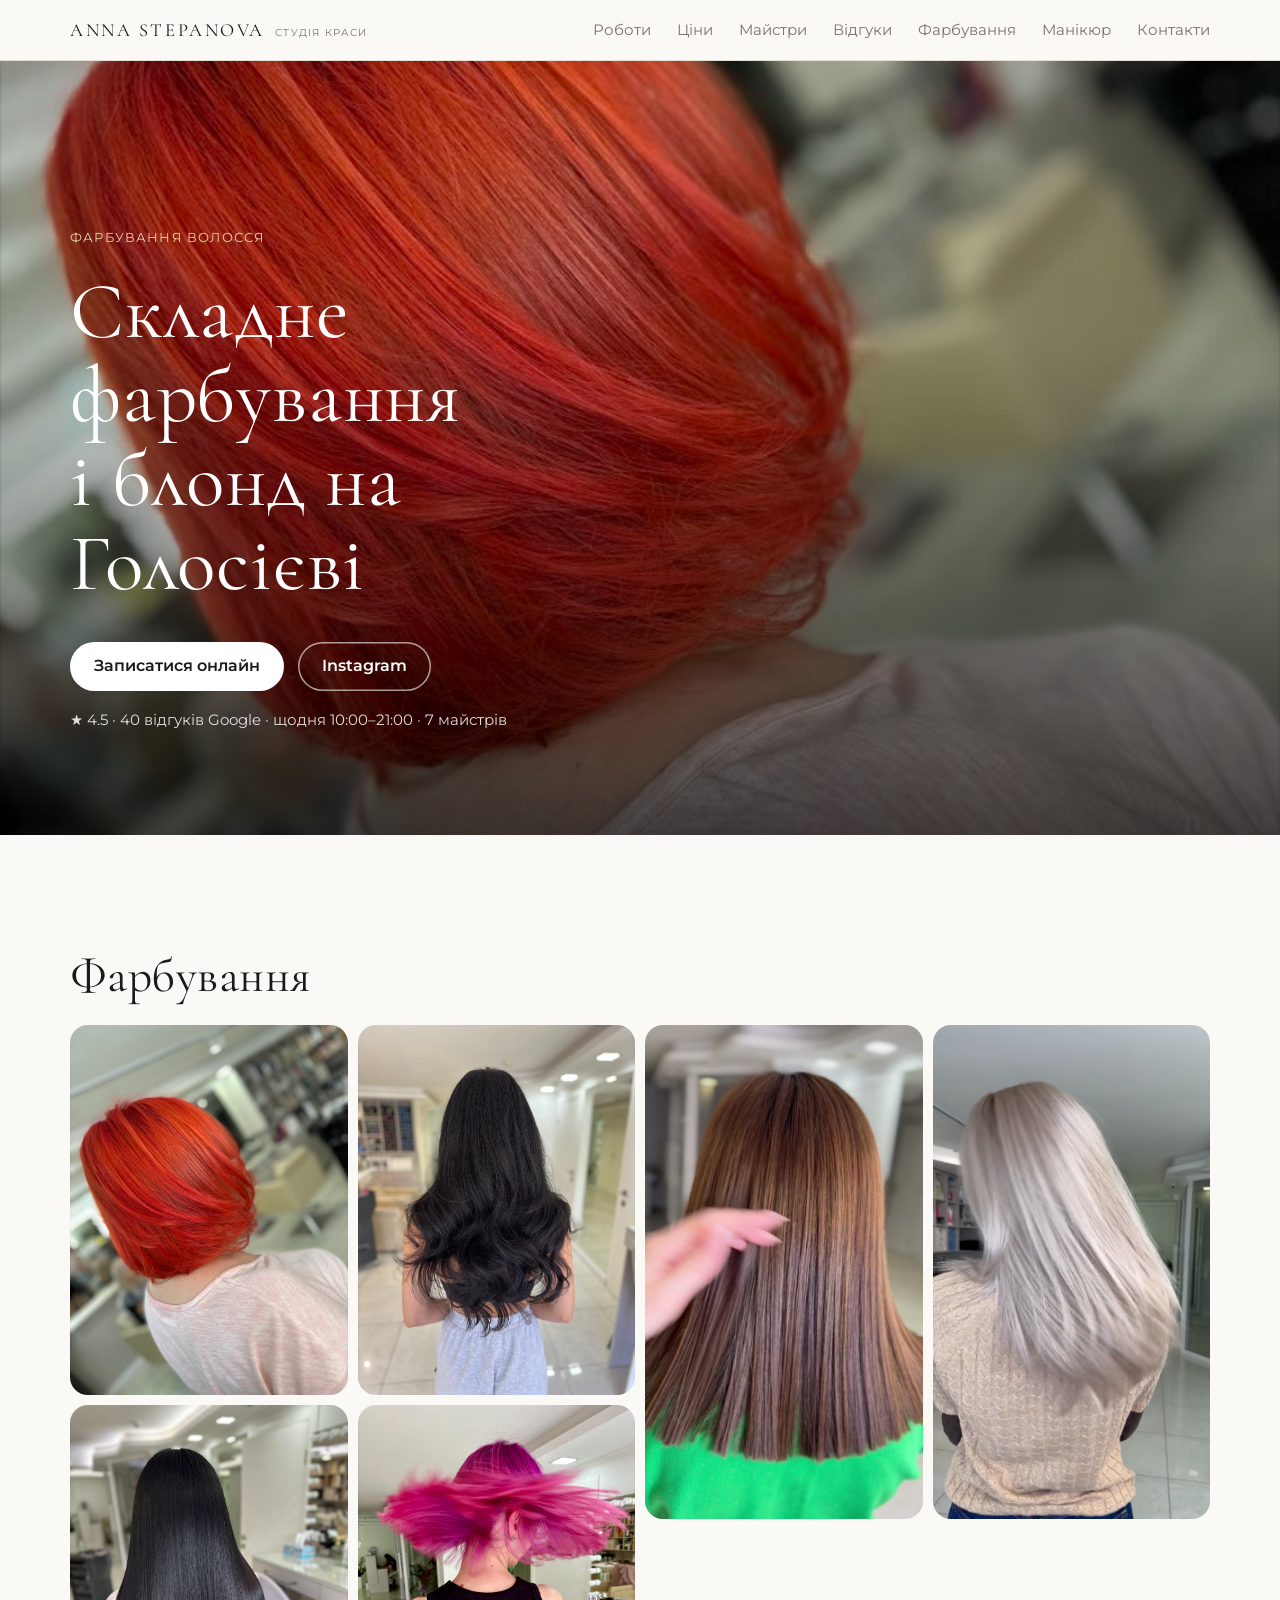
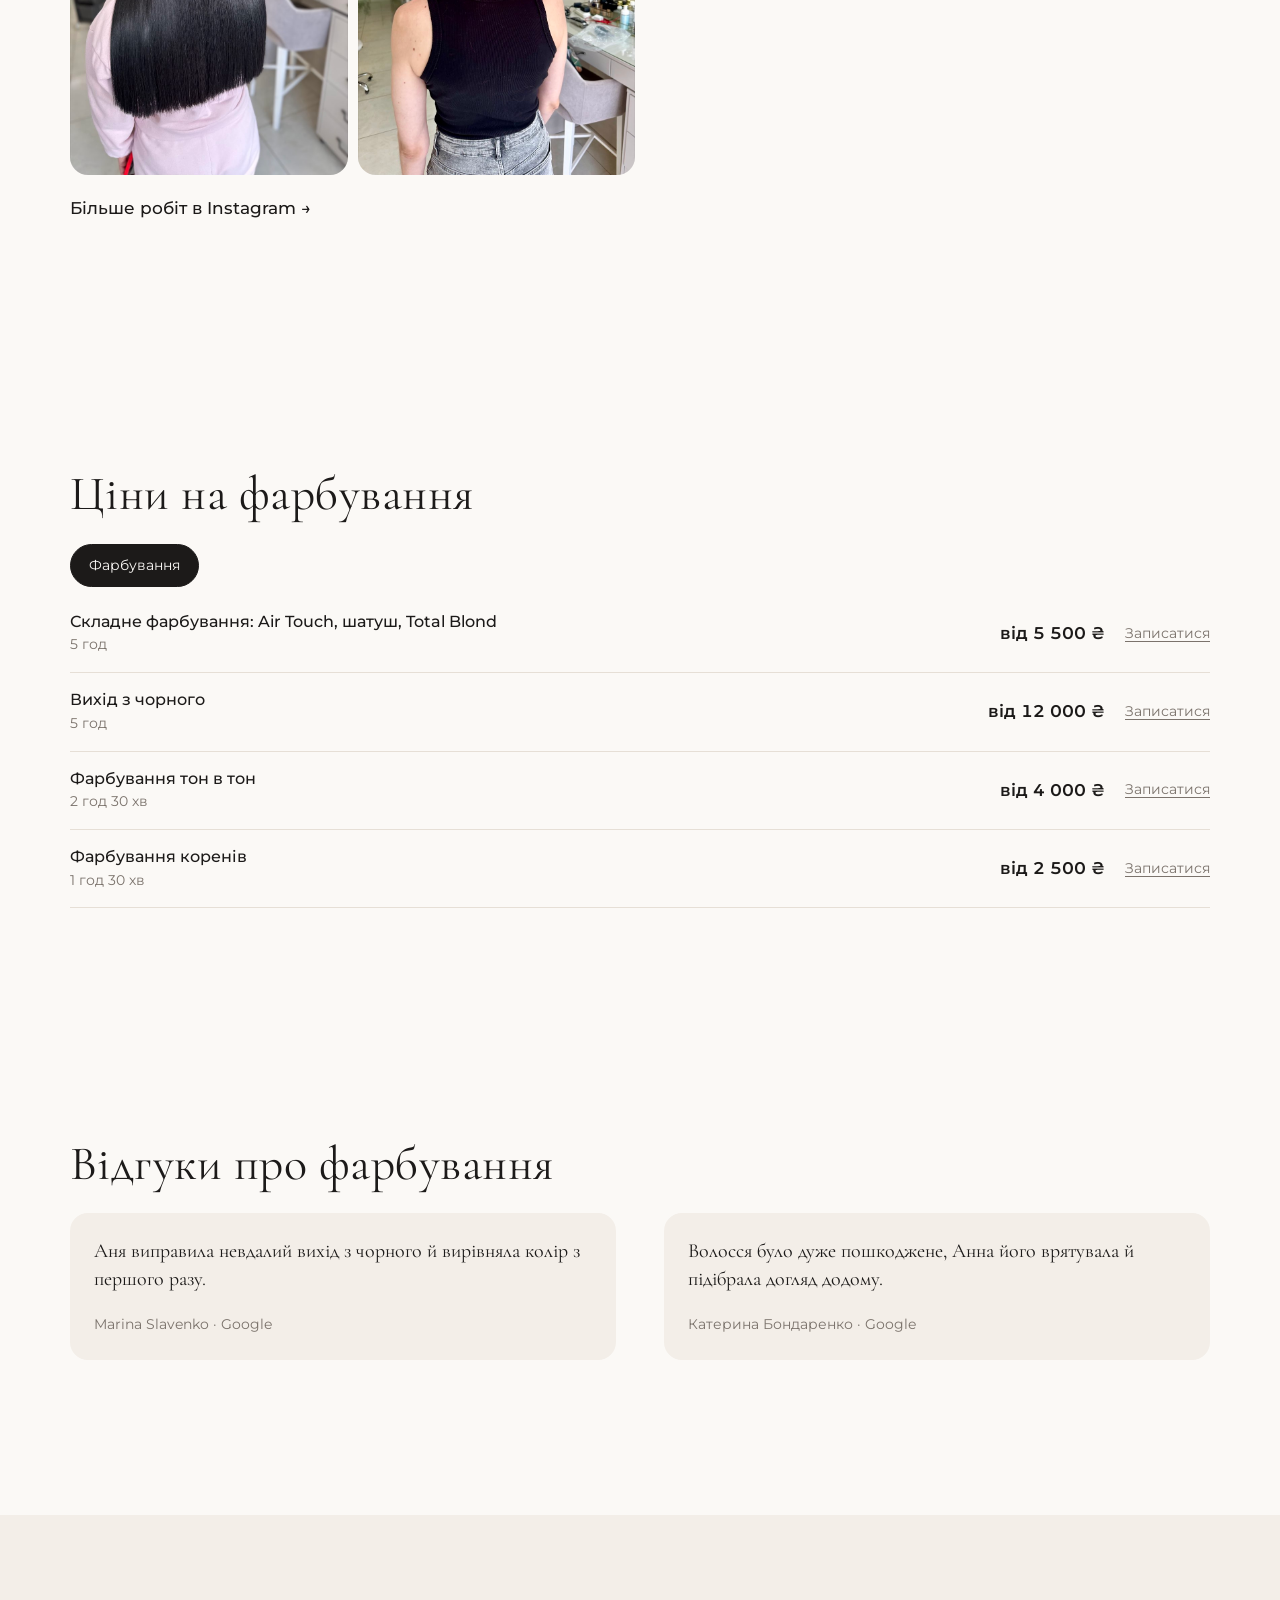
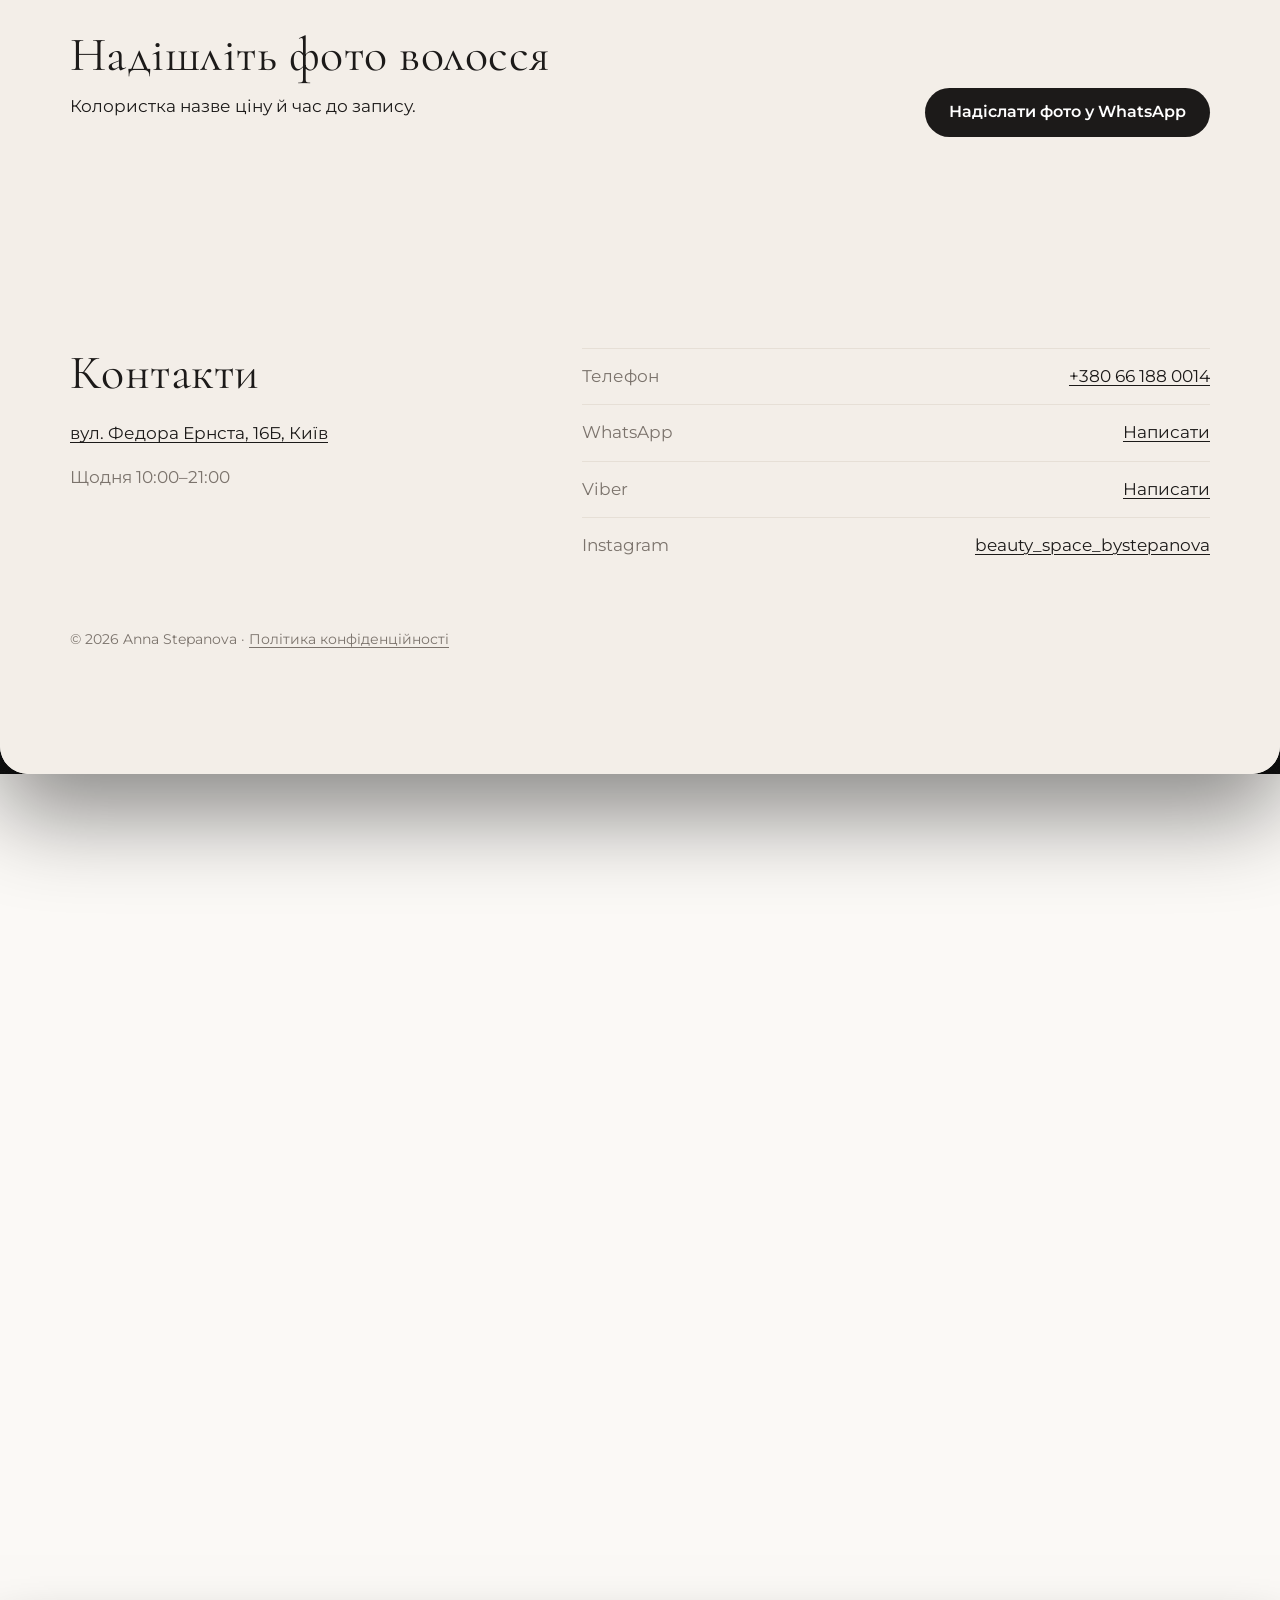
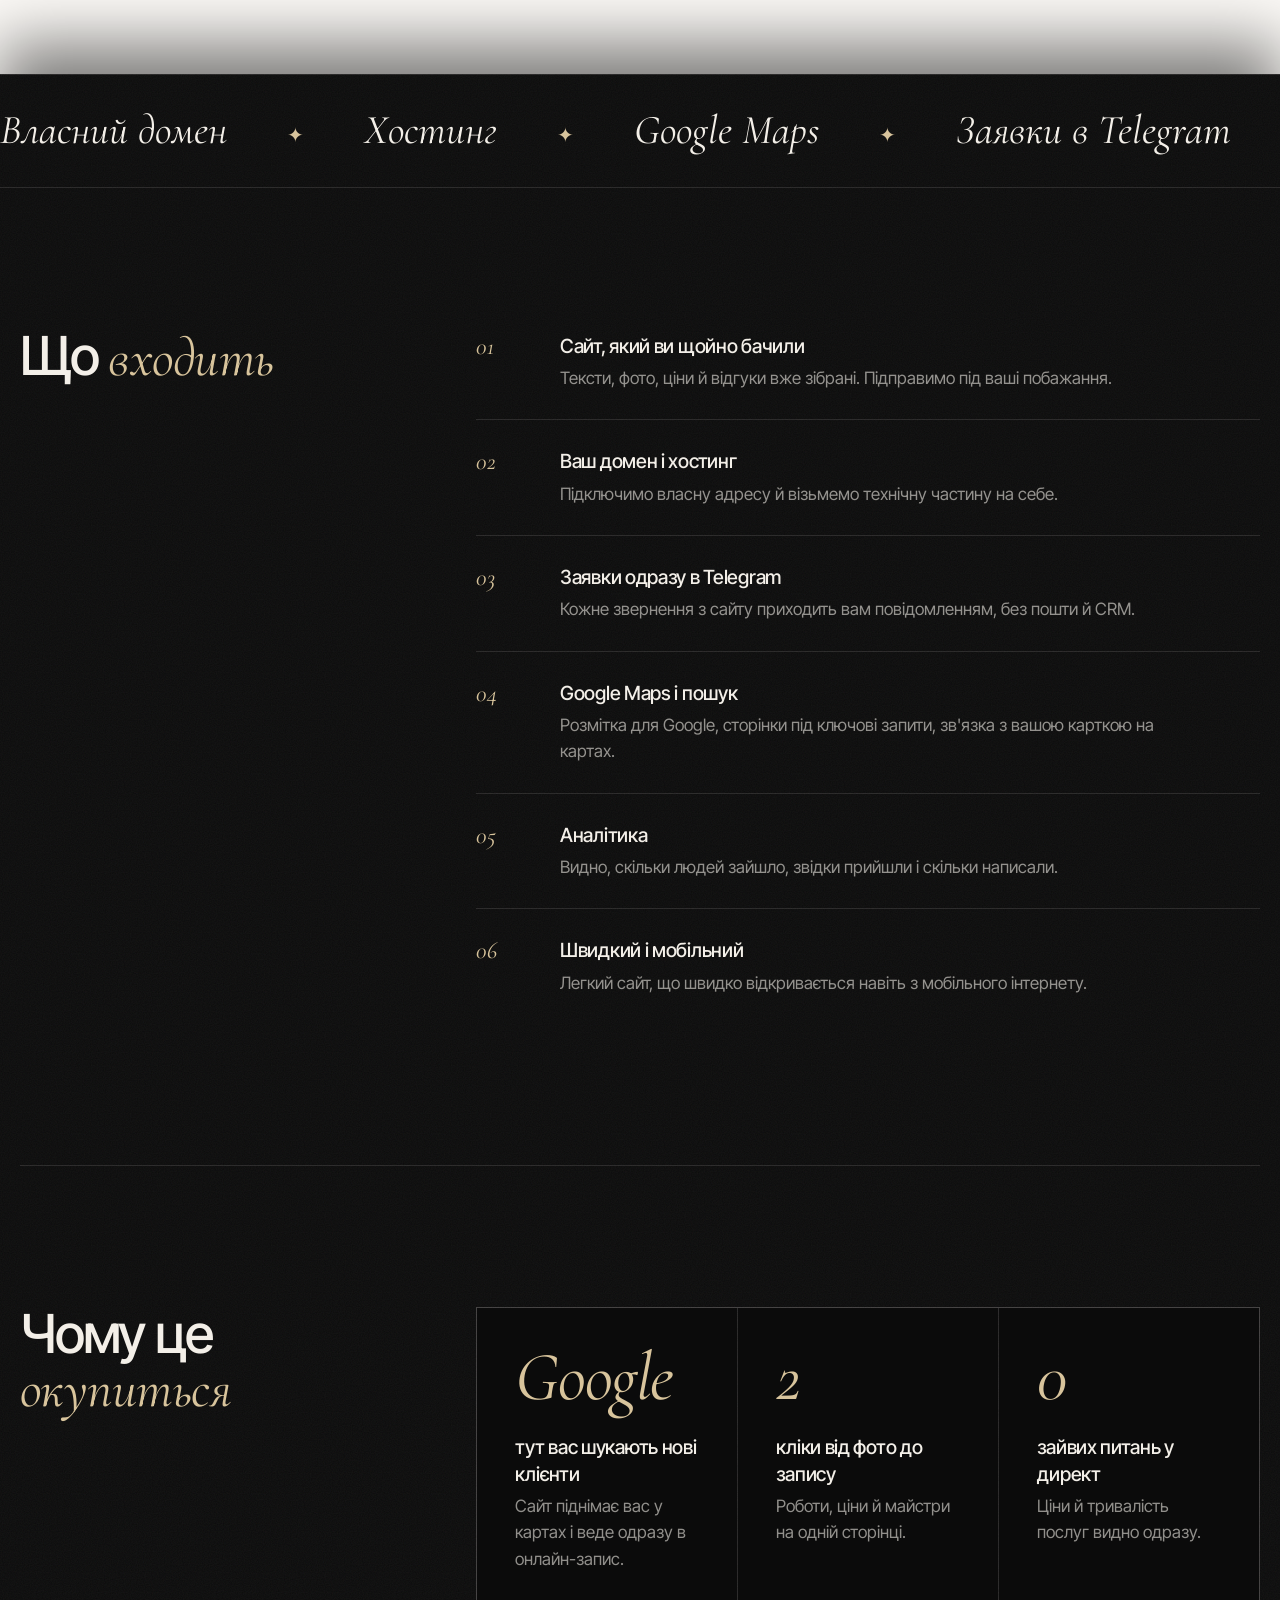
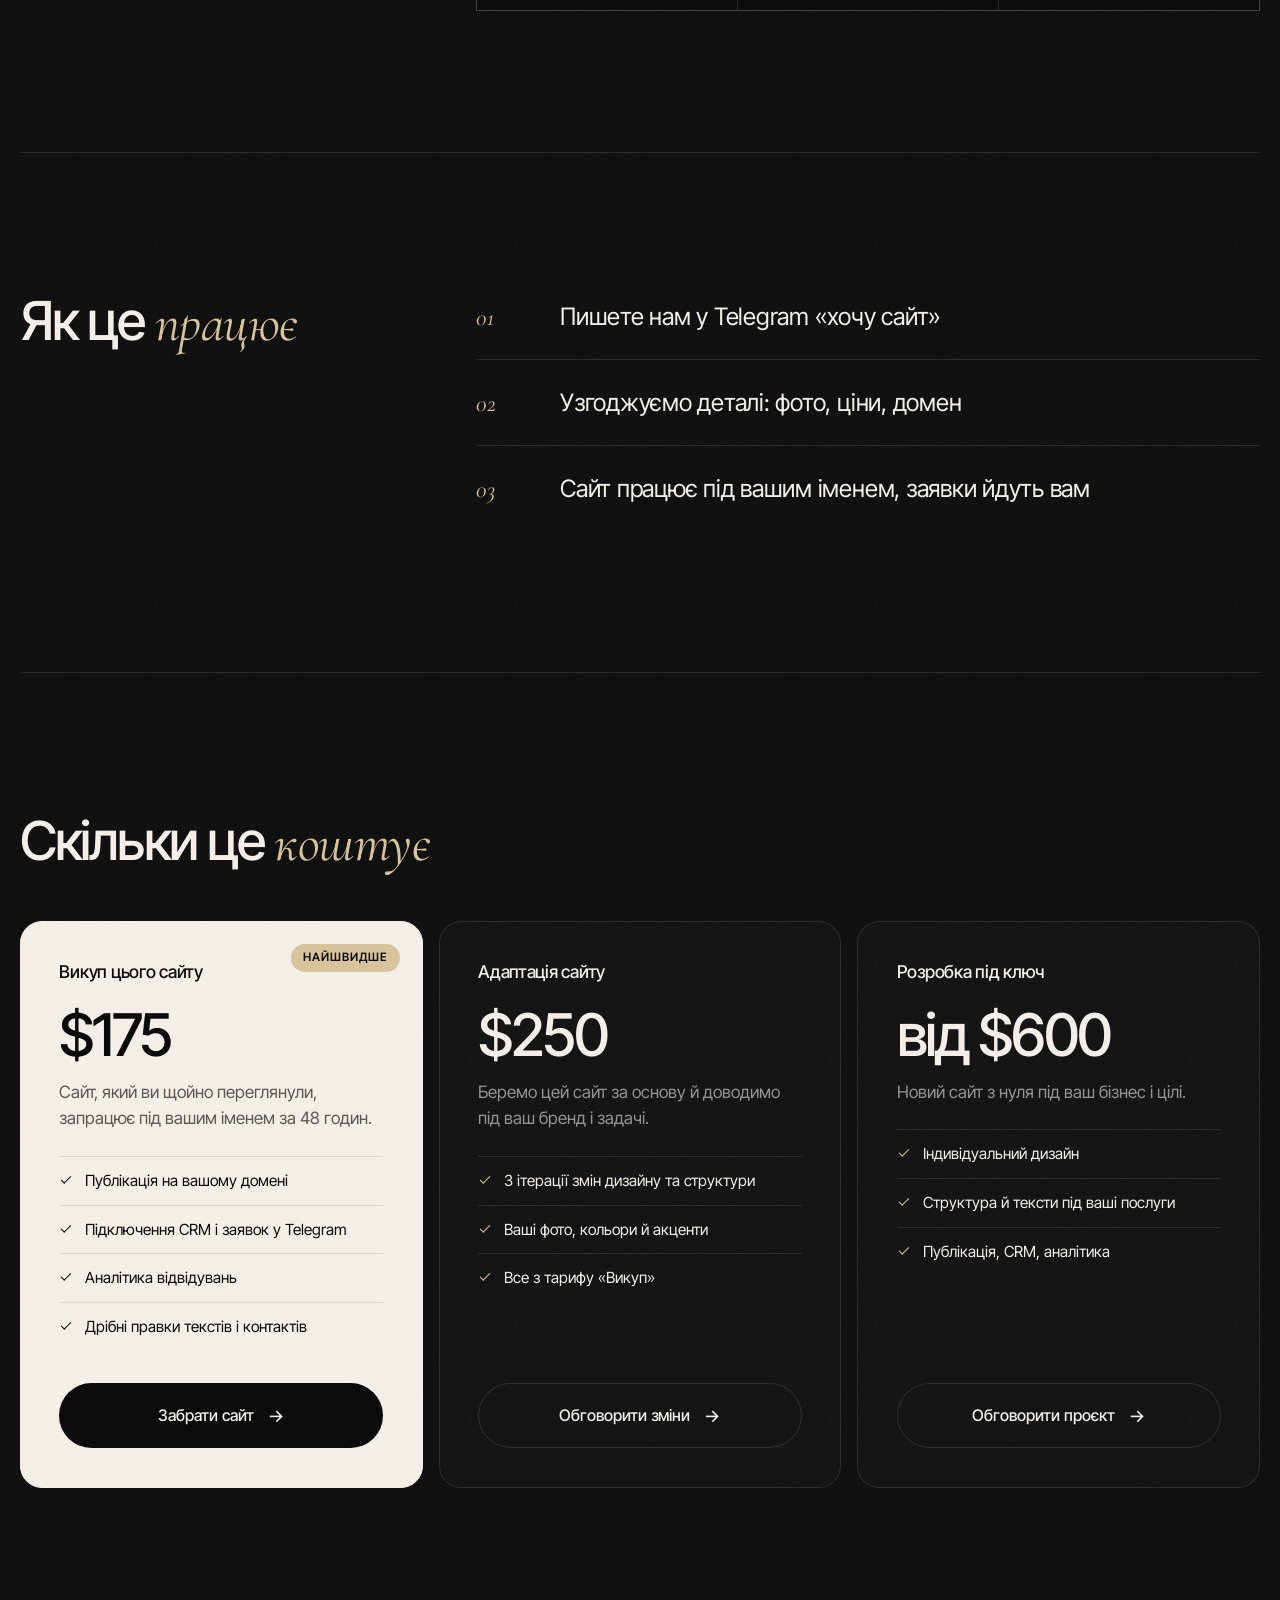
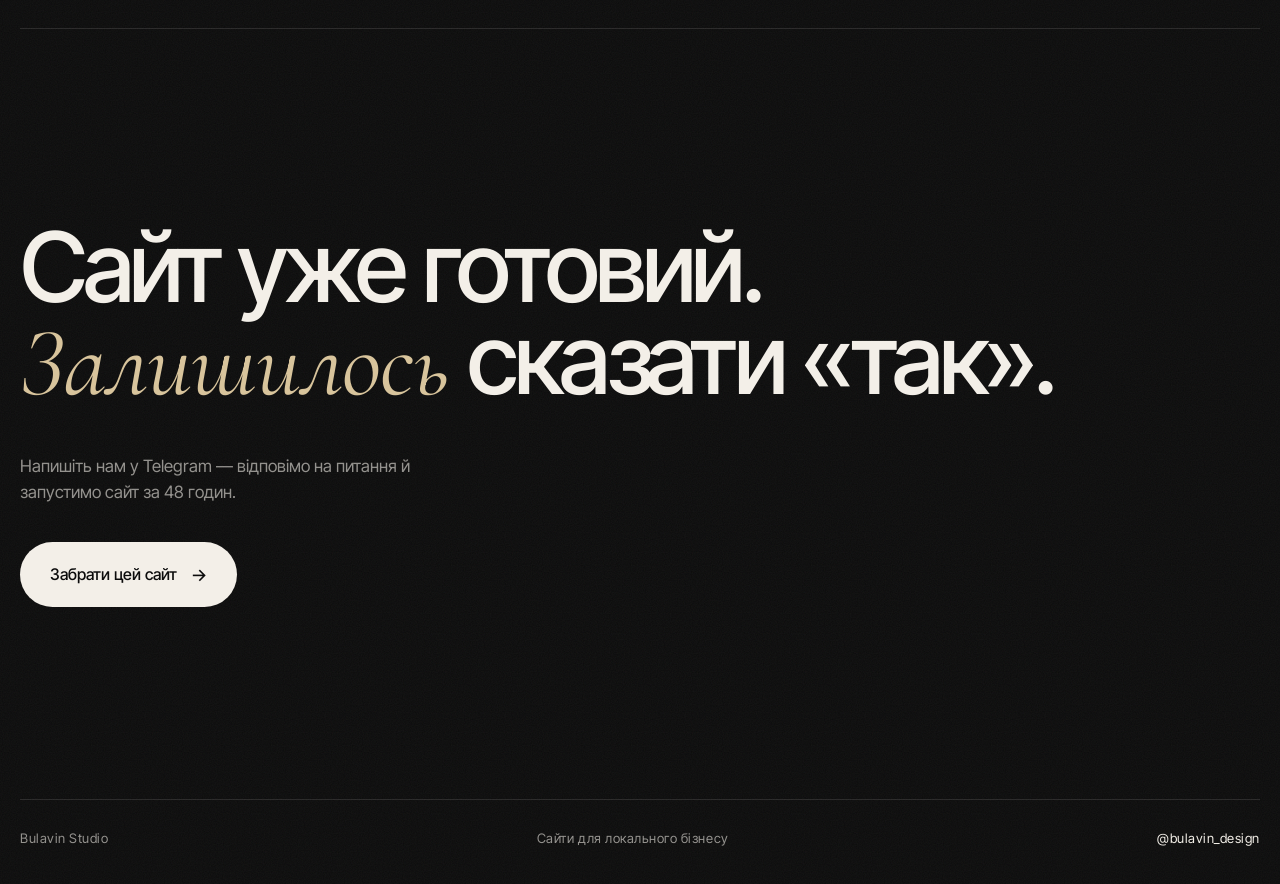
==== commit e650aac1: "Update site 2026-10-21" ====
--- a/farbuvannia/index.html
+++ b/farbuvannia/index.html
@@ -42,7 +42,8 @@
 <section class="pwrap psec"><h2 class="ph2">Що <em>входить</em></h2><ol class="pinc"><li><span class="pn">01</span><div><h3>Сайт, який ви щойно бачили</h3><p>Тексти, фото, ціни й відгуки вже зібрані. Підправимо під ваші побажання.</p></div></li><li><span class="pn">02</span><div><h3>Ваш домен і хостинг</h3><p>Підключимо власну адресу й візьмемо технічну частину на себе.</p></div></li><li><span class="pn">03</span><div><h3>Заявки одразу в Telegram</h3><p>Кожне звернення з сайту приходить вам повідомленням, без пошти й CRM.</p></div></li><li><span class="pn">04</span><div><h3>Google Maps і пошук</h3><p>Розмітка для Google, сторінки під ключові запити, зв&#x27;язка з вашою карткою на картах.</p></div></li><li><span class="pn">05</span><div><h3>Аналітика</h3><p>Видно, скільки людей зайшло, звідки прийшли і скільки написали.</p></div></li><li><span class="pn">06</span><div><h3>Швидкий і мобільний</h3><p>Легкий сайт, що швидко відкривається навіть з мобільного інтернету.</p></div></li></ol></section>
 <section class="pwrap psec"><h2 class="ph2">Чому це <em>окупиться</em></h2><div class="pwhy"><div class="pw"><strong>Google</strong><h3>тут вас шукають нові клієнти</h3><p>Сайт піднімає вас у картах і веде одразу в онлайн-запис.</p></div><div class="pw"><strong>2</strong><h3>кліки від фото до запису</h3><p>Роботи, ціни й майстри на одній сторінці.</p></div><div class="pw"><strong>0</strong><h3>зайвих питань у директ</h3><p>Ціни й тривалість послуг видно одразу.</p></div></div></section>
 <section class="pwrap psec"><h2 class="ph2">Як це <em>працює</em></h2><ol class="psteps"><li><span class="pn">01</span><p>Пишете нам у Telegram «хочу сайт»</p></li><li><span class="pn">02</span><p>Узгоджуємо деталі: фото, ціни, домен</p></li><li><span class="pn">03</span><p>Сайт працює під вашим іменем, заявки йдуть вам</p></li></ol></section>
-<section class="pwrap pfinal"><h2 class="ph1">Сайт уже готовий. <em>Залишилось</em> сказати «так».</h2><p class="psub">Напишіть нам — назвемо вартість запуску й відповімо на всі питання.</p><a href="https://t.me/bulavin_design" class="pbtn" target="_blank" rel="noopener" data-goal="telegram">Забрати цей сайт</a></section>
+<section class="pwrap psec pplans-sec"><h2 class="ph2">Скільки це <em>коштує</em></h2><div class="pplans"><article class="pplan on"><span class="ptag">Найшвидше</span><h3>Викуп цього сайту</h3><p class="pprice">$175</p><p class="plead">Сайт, який ви щойно переглянули, запрацює під вашим іменем за 48 годин.</p><ul><li>Публікація на вашому домені</li><li>Підключення CRM і заявок у Telegram</li><li>Аналітика відвідувань</li><li>Дрібні правки текстів і контактів</li></ul><a href="https://t.me/bulavin_design" class="pbtn" target="_blank" rel="noopener" data-goal="telegram">Забрати сайт</a></article><article class="pplan"><h3>Адаптація сайту</h3><p class="pprice">$250</p><p class="plead">Беремо цей сайт за основу й доводимо під ваш бренд і задачі.</p><ul><li>3 ітерації змін дизайну та структури</li><li>Ваші фото, кольори й акценти</li><li>Все з тарифу «Викуп»</li></ul><a href="https://t.me/bulavin_design" class="pbtn ghost" target="_blank" rel="noopener" data-goal="telegram">Обговорити зміни</a></article><article class="pplan"><h3>Розробка під ключ</h3><p class="pprice">від $600</p><p class="plead">Новий сайт з нуля під ваш бізнес і цілі.</p><ul><li>Індивідуальний дизайн</li><li>Структура й тексти під ваші послуги</li><li>Публікація, CRM, аналітика</li></ul><a href="https://t.me/bulavin_design" class="pbtn ghost" target="_blank" rel="noopener" data-goal="telegram">Обговорити проєкт</a></article></div></section>
+<section class="pwrap pfinal"><h2 class="ph1">Сайт уже готовий. <em>Залишилось</em> сказати «так».</h2><p class="psub">Напишіть нам у Telegram — відповімо на питання й запустимо сайт за 48 годин.</p><a href="https://t.me/bulavin_design" class="pbtn" target="_blank" rel="noopener" data-goal="telegram">Забрати цей сайт</a></section>
 <footer class="pwrap pfoot"><span>Bulavin Studio</span><span>Сайти для локального бізнесу</span><a href="https://t.me/bulavin_design" target="_blank" rel="noopener" data-goal="telegram">@bulavin_design</a></footer>
 </div></aside>
 <div class="mbar"><a href="https://booking.easyweek.com.ua/beauty-space-by-stepanova-3" class="btn" target="_blank" rel="noopener" data-goal="booking">Записатися онлайн</a></div>
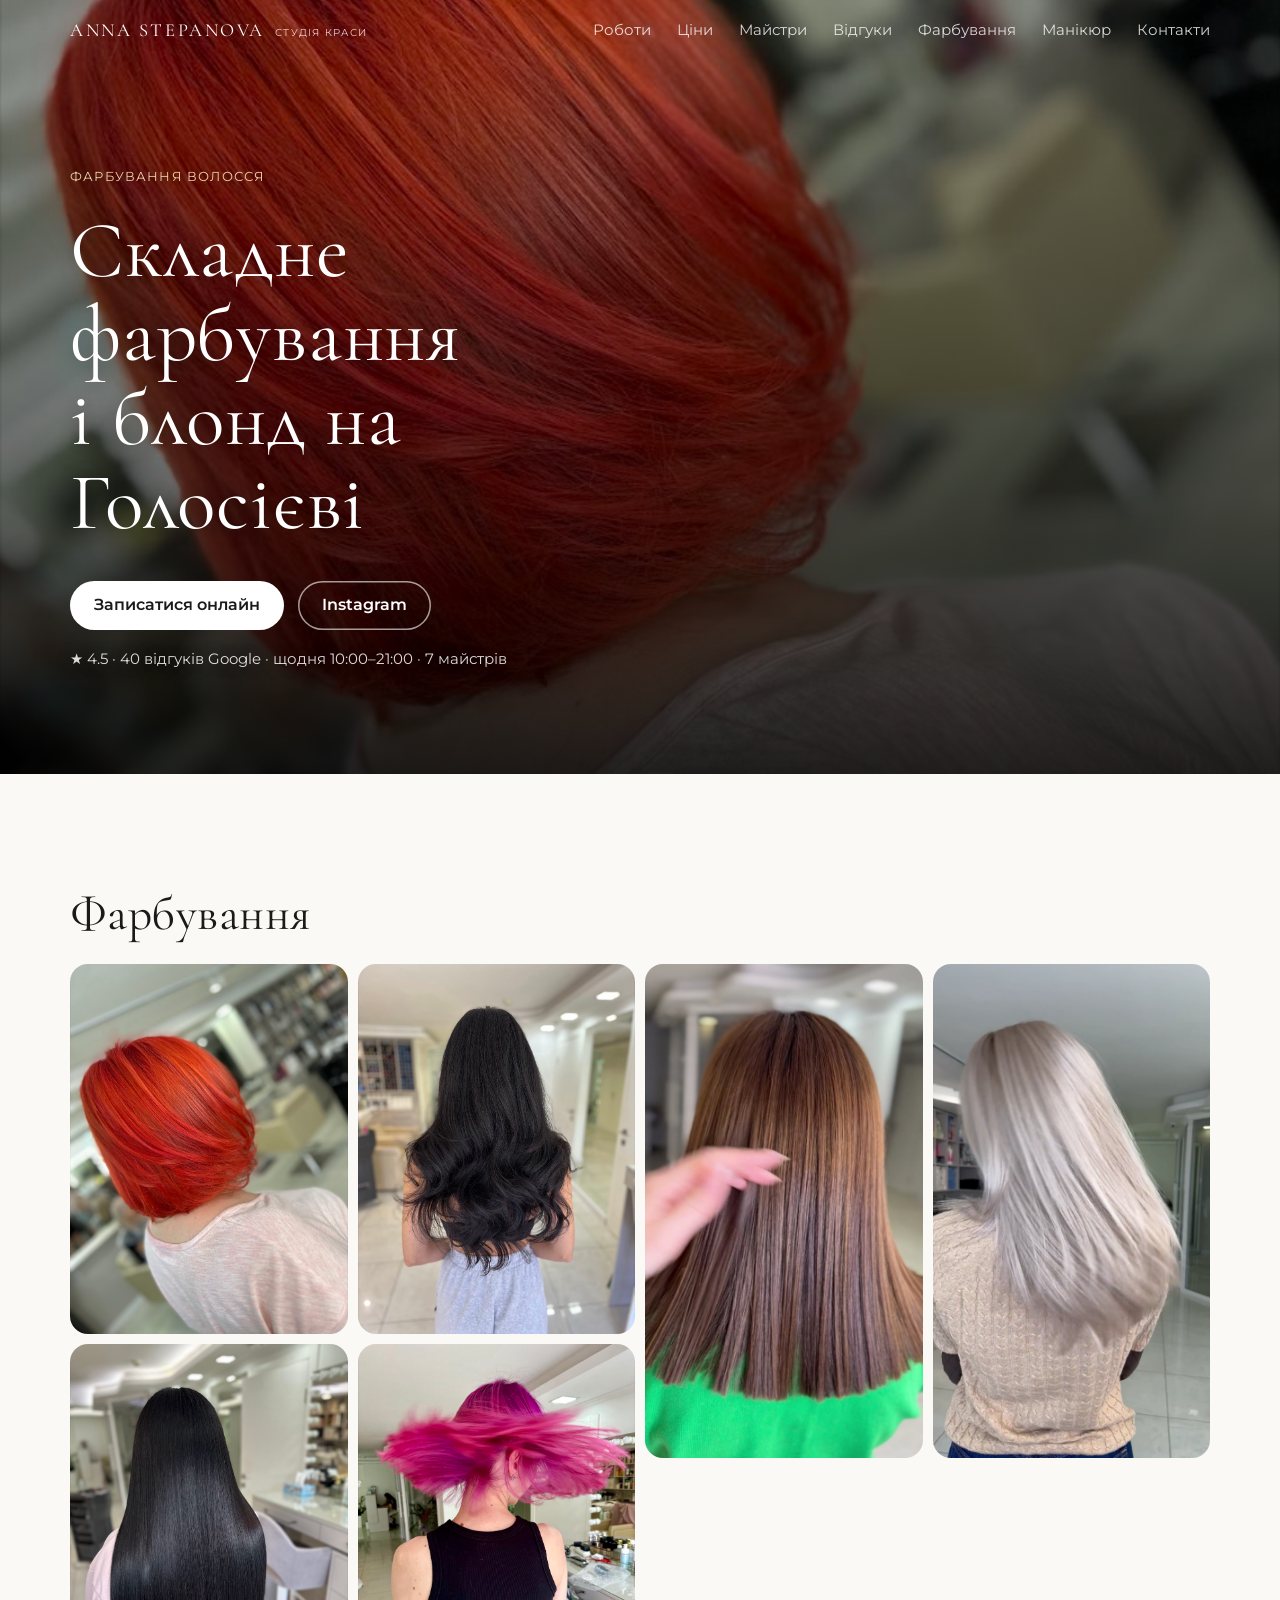
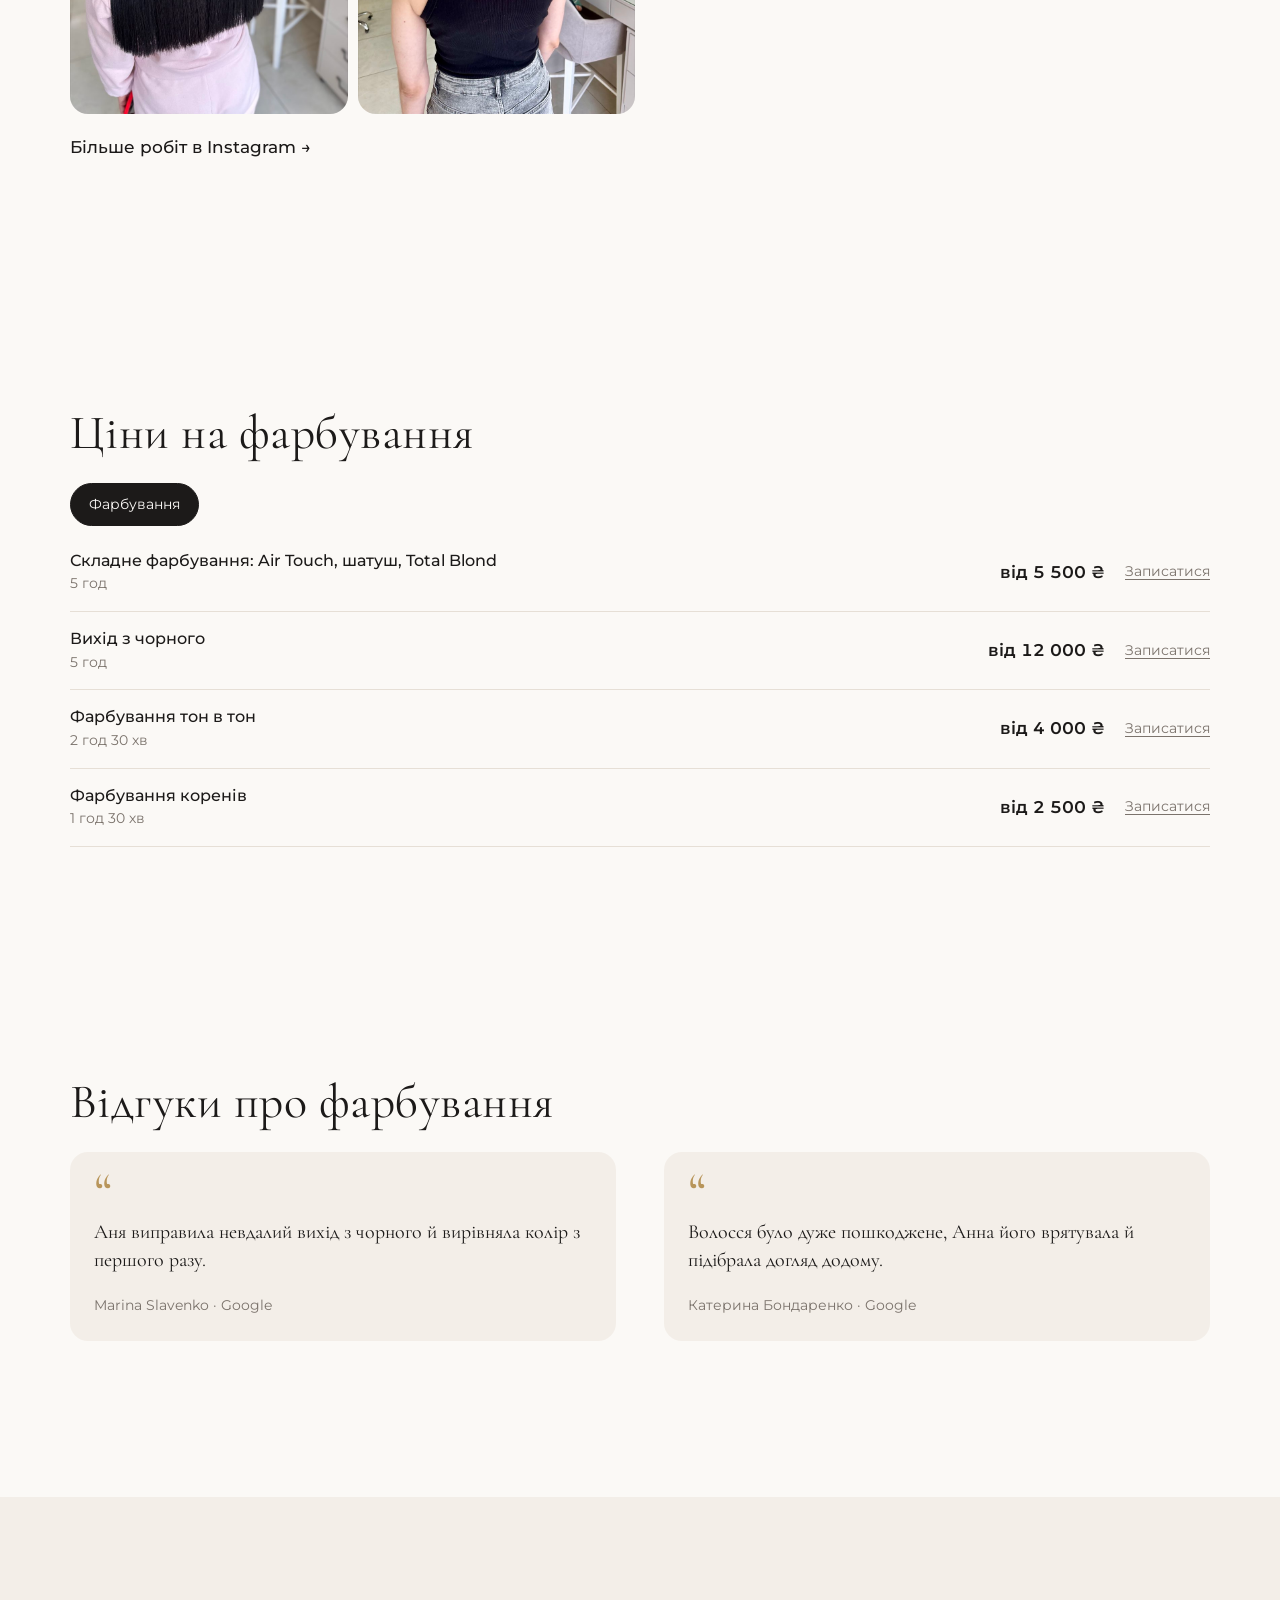
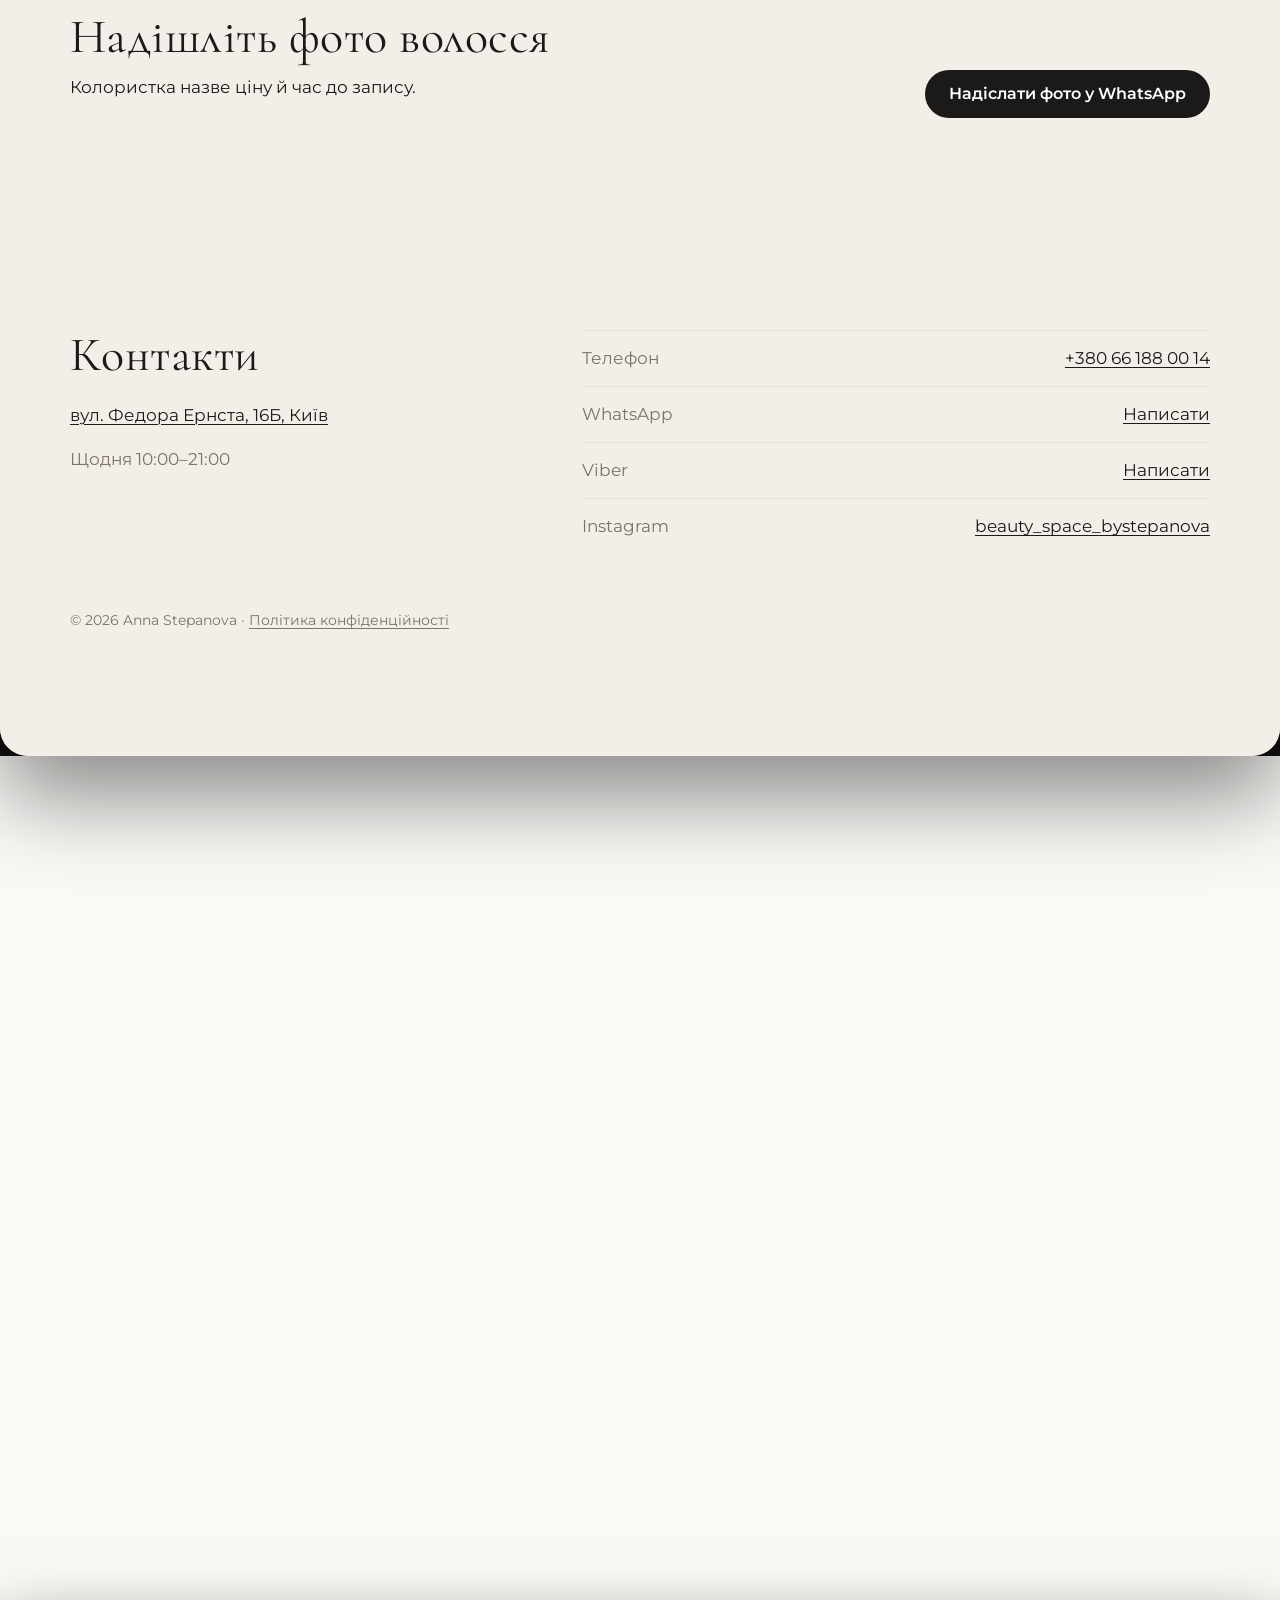
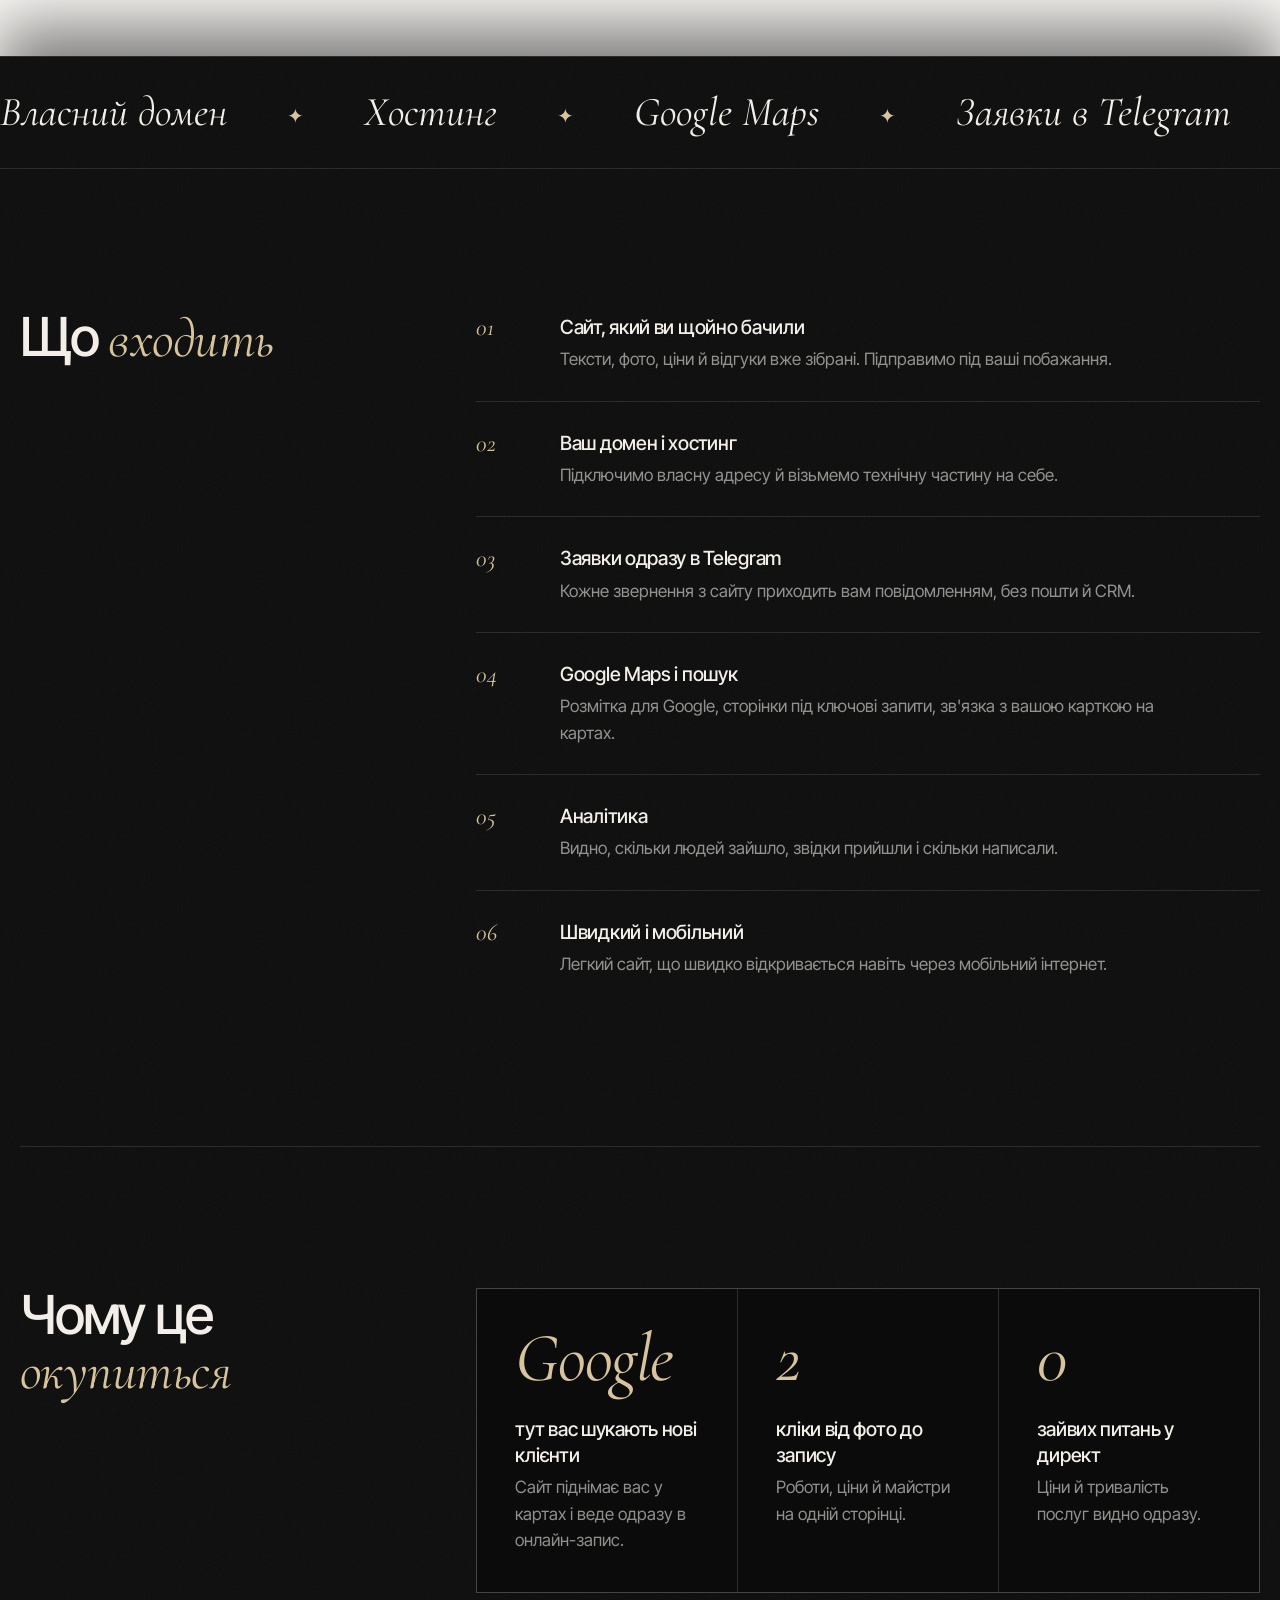
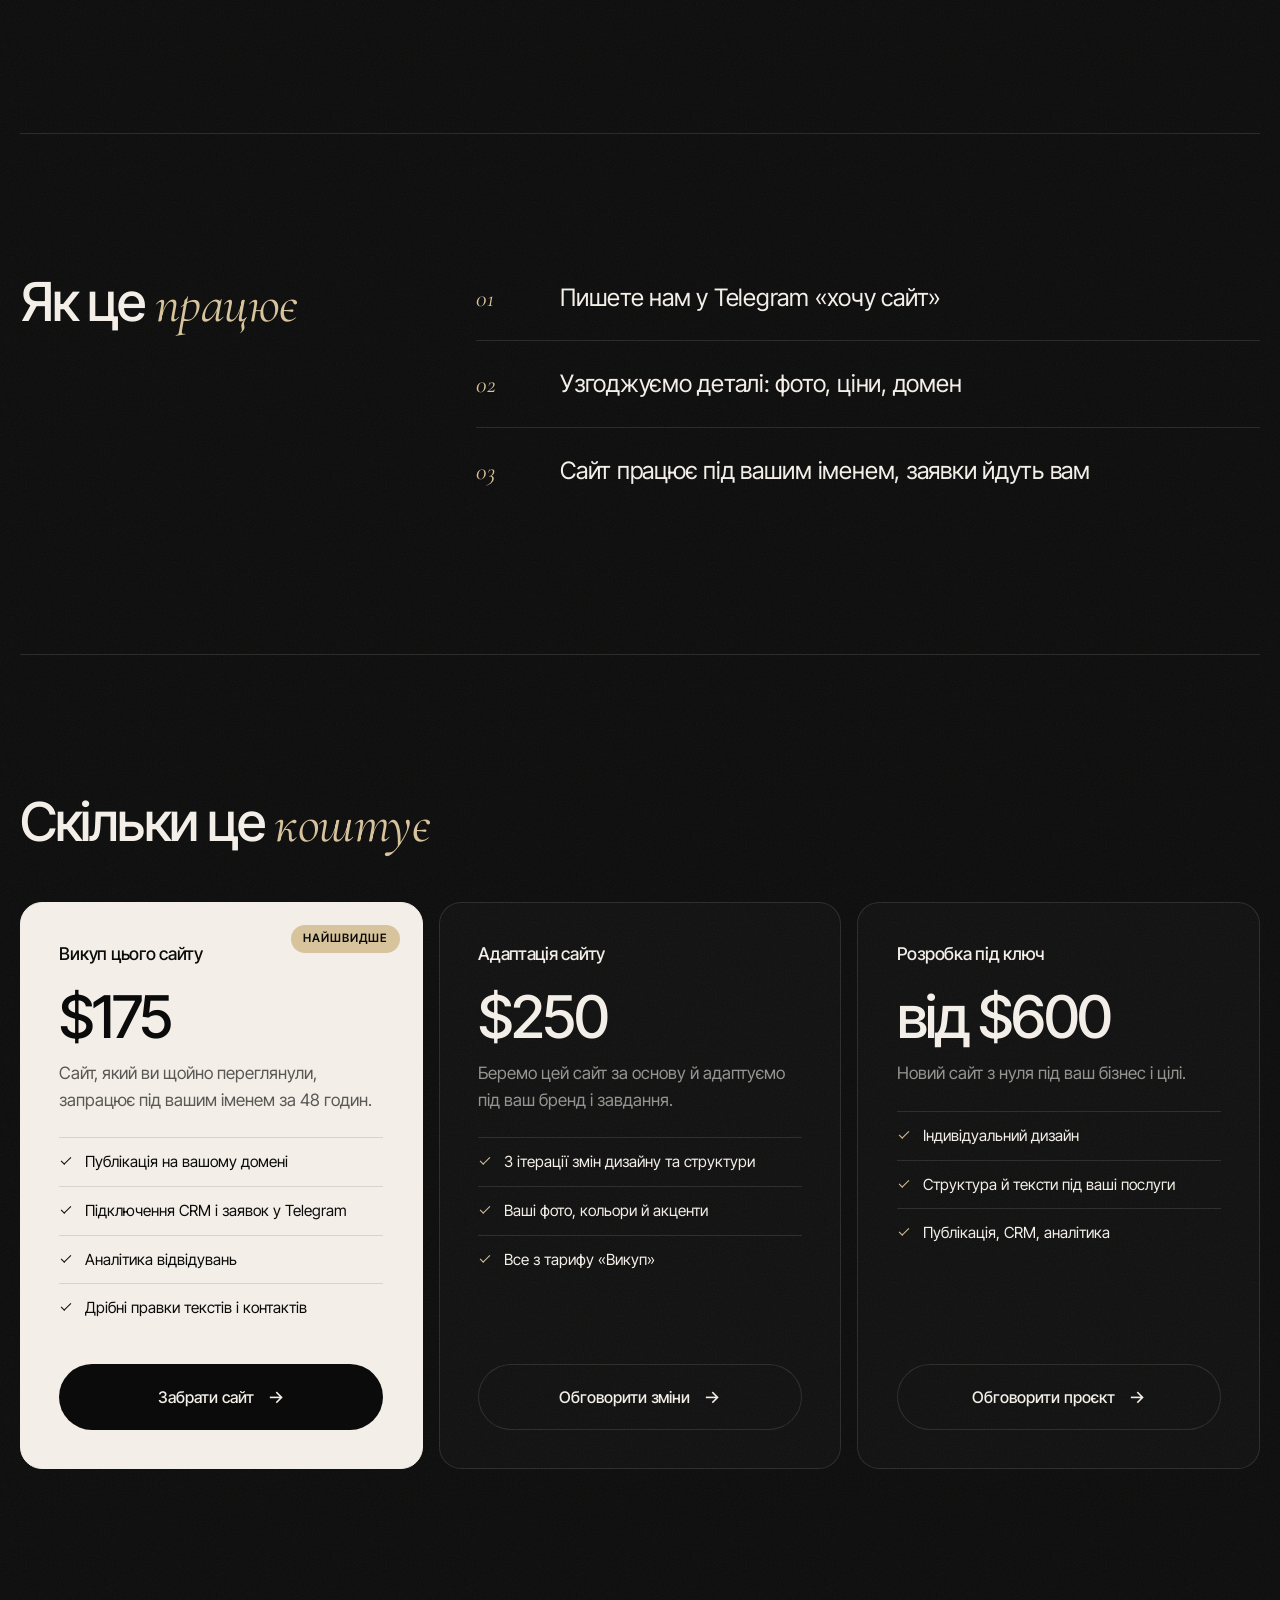
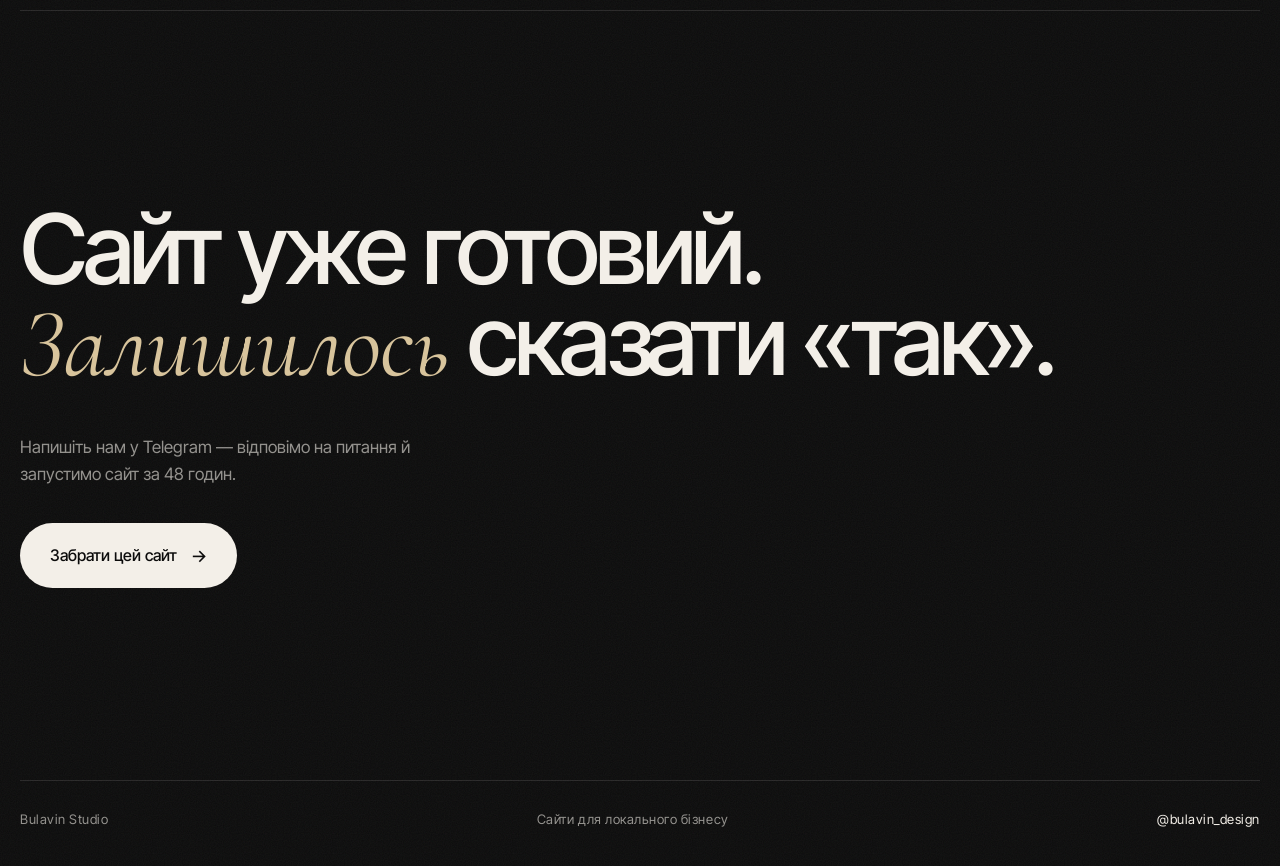
==== commit bd849253: "Update site 2026-10-22" ====
--- a/farbuvannia/index.html
+++ b/farbuvannia/index.html
@@ -15,7 +15,7 @@
 <link rel="preconnect" href="https://fonts.googleapis.com">
 <link rel="preconnect" href="https://fonts.gstatic.com" crossorigin>
 <link rel="stylesheet" href="https://fonts.googleapis.com/css2?family=Cormorant+Garamond:ital,wght@0,400;0,500;1,400&family=Montserrat:wght@400;500;600&display=swap">
-<link rel="stylesheet" href="style.css">
+<link rel="stylesheet" href="style.css?v=2610220225">
 <link rel="stylesheet" href="https://fonts.googleapis.com/css2?family=Inter+Tight:wght@400;500;600&family=Cormorant+Garamond:ital,wght@1,400;1,500&display=swap">
 <script type="application/ld+json">{"@context": "https://schema.org", "@type": "BeautySalon", "name": "Anna Stepanova", "url": "https://vibecoder-bulavin.github.io/beauty-space-stepanova/", "telephone": "+380 66 188 0014", "priceRange": "₴₴", "image": "https://vibecoder-bulavin.github.io/beauty-space-stepanova/assets/hero-blond.jpg", "address": {"@type": "PostalAddress", "streetAddress": "вул. Федора Ернста, 16Б", "addressLocality": "Київ", "addressCountry": "UA"}, "geo": {"@type": "GeoCoordinates", "latitude": 50.4165547, "longitude": 30.4634382}, "openingHours": ["Mo-Su 10:00-21:00"], "hasMap": "https://maps.google.com/?cid=15371598958105945912", "sameAs": ["https://www.instagram.com/beauty_space_bystepanova/"], "aggregateRating": {"@type": "AggregateRating", "ratingValue": 4.5, "reviewCount": 40}, "hasOfferCatalog": {"@type": "OfferCatalog", "name": "Anna Stepanova", "itemListElement": [{"@type": "Offer", "itemOffered": {"@type": "Service", "name": "Складне фарбування: Air Touch, шатуш, Total Blond"}, "description": "від 5 500 ₴"}, {"@type": "Offer", "itemOffered": {"@type": "Service", "name": "Вихід з чорного"}, "description": "від 12 000 ₴"}, {"@type": "Offer", "itemOffered": {"@type": "Service", "name": "Фарбування тон в тон"}, "description": "від 4 000 ₴"}, {"@type": "Offer", "itemOffered": {"@type": "Service", "name": "Фарбування коренів"}, "description": "від 2 500 ₴"}, {"@type": "Offer", "itemOffered": {"@type": "Service", "name": "Камуфлювання сивини для чоловіків"}, "description": "700 ₴"}, {"@type": "Offer", "itemOffered": {"@type": "Service", "name": "Жіноча стрижка"}, "description": "від 1 600 ₴"}, {"@type": "Offer", "itemOffered": {"@type": "Service", "name": "Укладка"}, "description": "від 1 200 ₴"}, {"@type": "Offer", "itemOffered": {"@type": "Service", "name": "Чоловіча стрижка"}, "description": "від 1 000 ₴"}, {"@type": "Offer", "itemOffered": {"@type": "Service", "name": "Дитяча стрижка"}, "description": "від 800 ₴"}, {"@type": "Offer", "itemOffered": {"@type": "Service", "name": "Стрижка чубчика"}, "description": "500 ₴"}, {"@type": "Offer", "itemOffered": {"@type": "Service", "name": "Кератинове вирівнювання"}, "description": "від 4 500 ₴"}, {"@type": "Offer", "itemOffered": {"@type": "Service", "name": "Догляд"}, "description": "від 2 600 ₴"}, {"@type": "Offer", "itemOffered": {"@type": "Service", "name": "Догляд: довжина + шкіра голови"}, "description": "від 2 500 ₴"}, {"@type": "Offer", "itemOffered": {"@type": "Service", "name": "Манікюр комплекс з покриттям"}, "description": "від 1 100 ₴"}, {"@type": "Offer", "itemOffered": {"@type": "Service", "name": "Манікюр"}, "description": "750 ₴"}, {"@type": "Offer", "itemOffered": {"@type": "Service", "name": "Чоловічий манікюр"}, "description": "від 800 ₴"}, {"@type": "Offer", "itemOffered": {"@type": "Service", "name": "Нарощення нігтів"}, "description": "від 1 400 ₴"}, {"@type": "Offer", "itemOffered": {"@type": "Service", "name": "Корекція нарощених нігтів"}, "description": "від 1 300 ₴"}, {"@type": "Offer", "itemOffered": {"@type": "Service", "name": "Покриття гель-лаком"}, "description": "400 ₴"}, {"@type": "Offer", "itemOffered": {"@type": "Service", "name": "Френч або лунки"}, "description": "від 300 ₴"}, {"@type": "Offer", "itemOffered": {"@type": "Service", "name": "SPA-догляд для рук або ніг"}, "description": "від 400 ₴"}, {"@type": "Offer", "itemOffered": {"@type": "Service", "name": "Ламінування та фарбування брів"}, "description": "1 300 ₴"}, {"@type": "Offer", "itemOffered": {"@type": "Service", "name": "Корекція та фарбування брів"}, "description": "1 000 ₴"}, {"@type": "Offer", "itemOffered": {"@type": "Service", "name": "Корекція брів"}, "description": "600 ₴"}, {"@type": "Offer", "itemOffered": {"@type": "Service", "name": "Ламінування вій"}, "description": "1 300 ₴"}, {"@type": "Offer", "itemOffered": {"@type": "Service", "name": "Фарбування вій"}, "description": "700 ₴"}, {"@type": "Offer", "itemOffered": {"@type": "Service", "name": "Корекція ниткою, все обличчя"}, "description": "700 ₴"}, {"@type": "Offer", "itemOffered": {"@type": "Service", "name": "Макіяж"}, "description": "1 700 ₴"}]}}</script>
 </head>
@@ -28,7 +28,7 @@
 <main>
 <section class="hero hero-full"><img src="assets/hair-copper.jpg" alt="Anna Stepanova" fetchpriority="high" class="bg"><div class="wrap"><p class="kicker">Фарбування волосся</p><h1>Складне фарбування і блонд на Голосієві</h1><div class="actions"><a href="https://booking.easyweek.com.ua/beauty-space-by-stepanova-3" class="btn" target="_blank" rel="noopener" data-goal="booking">Записатися онлайн</a><a href="https://www.instagram.com/beauty_space_bystepanova/" class="btn ghost" target="_blank" rel="noopener">Instagram</a></div><p class="trust"><a href="https://maps.google.com/?cid=15371598958105945912" target="_blank" rel="noopener">★ 4.5 · 40 відгуків Google</a> · щодня 10:00–21:00 · 7 майстрів</p></div></section><section id="portfolio" class="s-portfolio"><div class="wrap"><div class="phead"><h2>Фарбування</h2><div class="chips" data-chips></div></div><div class="portfolio" data-portfolio><figure data-cat="0"><img src="assets/hair-copper.jpg" alt="Волосся" loading="lazy" decoding="async"></figure><figure data-cat="0"><img src="assets/hair-black.jpg" alt="Волосся" loading="lazy" decoding="async"></figure><figure data-cat="0"><img src="assets/hair-waves.jpg" alt="Волосся" loading="lazy" decoding="async"></figure><figure data-cat="0"><img src="assets/hair-pink.jpg" alt="Волосся" loading="lazy" decoding="async"></figure><figure data-cat="0"><img src="assets/hair-brown.jpg" alt="Волосся" loading="lazy" decoding="async"></figure><figure data-cat="0"><img src="assets/hero-blond.jpg" alt="Волосся" loading="lazy" decoding="async"></figure></div><p class="more"><a href="https://www.instagram.com/beauty_space_bystepanova/" target="_blank" rel="noopener">Більше робіт в Instagram →</a></p></div></section><section id="pricetabs" class="s-pricetabs"><div class="wrap"><h2>Ціни на фарбування</h2><div class="prose"></div><div class="tabs" data-tabs><button type="button" class="tab on" data-tab="0">Фарбування</button></div><div class="panel" data-panel="0"><ul class="plist"><li><div><h3>Складне фарбування: Air Touch, шатуш, Total Blond</h3><p>5 год</p></div><span class="price">від 5 500 ₴</span><a href="https://booking.easyweek.com.ua/beauty-space-by-stepanova-3" class="rowbook" target="_blank" rel="noopener" data-goal="booking">Записатися</a></li><li><div><h3>Вихід з чорного</h3><p>5 год</p></div><span class="price">від 12 000 ₴</span><a href="https://booking.easyweek.com.ua/beauty-space-by-stepanova-3" class="rowbook" target="_blank" rel="noopener" data-goal="booking">Записатися</a></li><li><div><h3>Фарбування тон в тон</h3><p>2 год 30 хв</p></div><span class="price">від 4 000 ₴</span><a href="https://booking.easyweek.com.ua/beauty-space-by-stepanova-3" class="rowbook" target="_blank" rel="noopener" data-goal="booking">Записатися</a></li><li><div><h3>Фарбування коренів</h3><p>1 год 30 хв</p></div><span class="price">від 2 500 ₴</span><a href="https://booking.easyweek.com.ua/beauty-space-by-stepanova-3" class="rowbook" target="_blank" rel="noopener" data-goal="booking">Записатися</a></li></ul></div></div></section><section id="reviews" class="s-reviews"><div class="wrap"><h2>Відгуки про фарбування</h2><div class="reviews"><blockquote><p>Аня виправила невдалий вихід з чорного й вирівняла колір з першого разу.</p><footer>Marina Slavenko · Google</footer></blockquote><blockquote><p>Волосся було дуже пошкоджене, Анна його врятувала й підібрала догляд додому.</p><footer>Катерина Бондаренко · Google</footer></blockquote></div></div></section><section id="cta" class="s-cta alt"><div class="wrap"><div class="cta"><div><h2>Надішліть фото волосся</h2><p>Колористка назве ціну й час до запису.</p></div><a href="https://wa.me/380661880014?text=%D0%94%D0%BE%D0%B1%D1%80%D0%B8%D0%B9%20%D0%B4%D0%B5%D0%BD%D1%8C!%20%D0%A5%D0%BE%D1%87%D1%83%20%D0%B4%D1%96%D0%B7%D0%BD%D0%B0%D1%82%D0%B8%D1%81%D1%8F%20%D1%86%D1%96%D0%BD%D1%83%20%D1%84%D0%B0%D1%80%D0%B1%D1%83%D0%B2%D0%B0%D0%BD%D0%BD%D1%8F%2C%20%D0%BD%D0%B0%D0%B4%D1%81%D0%B8%D0%BB%D0%B0%D1%8E%20%D1%84%D0%BE%D1%82%D0%BE." class="btn" target="_blank" rel="noopener" data-goal="whatsapp">Надіслати фото у WhatsApp</a></div></div></section>
 </main>
-<footer id="contacts" class="foot"><div class="wrap"><div class="foot-grid"><div><h2>Контакти</h2><p><a href="https://maps.google.com/?cid=15371598958105945912" target="_blank" rel="noopener">вул. Федора Ернста, 16Б, Київ</a></p><p class="muted">Щодня 10:00–21:00</p></div><ul class="contacts"><li><span>Телефон</span><a href="tel:+380661880014" data-goal="phone">+380 66 188 0014</a></li><li><span>WhatsApp</span><a href="https://wa.me/380661880014" target="_blank" rel="noopener" data-goal="whatsapp">Написати</a></li><li><span>Viber</span><a href="viber://chat?number=%2B380661880014" data-goal="viber">Написати</a></li><li><span>Instagram</span><a href="https://www.instagram.com/beauty_space_bystepanova/" target="_blank" rel="noopener">beauty_space_bystepanova</a></li></ul></div><p class="muted small">© 2026 Anna Stepanova · <a href="privacy/">Політика конфіденційності</a></p></div></footer>
+<footer id="contacts" class="foot"><div class="wrap"><div class="foot-grid"><div><h2>Контакти</h2><p><a href="https://maps.google.com/?cid=15371598958105945912" target="_blank" rel="noopener">вул. Федора Ернста, 16Б, Київ</a></p><p class="muted">Щодня 10:00–21:00</p></div><ul class="contacts"><li><span>Телефон</span><a href="tel:+380661880014" data-goal="phone">+380 66 188 00 14</a></li><li><span>WhatsApp</span><a href="https://wa.me/380661880014" target="_blank" rel="noopener" data-goal="whatsapp">Написати</a></li><li><span>Viber</span><a href="viber://chat?number=%2B380661880014" data-goal="viber">Написати</a></li><li><span>Instagram</span><a href="https://www.instagram.com/beauty_space_bystepanova/" target="_blank" rel="noopener">beauty_space_bystepanova</a></li></ul></div><p class="muted small">© 2026 Anna Stepanova · <a href="privacy/">Політика конфіденційності</a></p></div></footer>
 </div>
 <aside class="pitch" id="pitch" lang="uk">
 <div class="p-intro"><div class="pwrap">
@@ -39,16 +39,16 @@
 </div></div>
 <div class="p-body">
 <div class="pticker" aria-hidden="true"><div><span>Власний домен</span><span>Хостинг</span><span>Google Maps</span><span>Заявки в Telegram</span><span>Аналітика</span><span>Мобільна версія</span><span>Швидкий запуск</span><span>Власний домен</span><span>Хостинг</span><span>Google Maps</span><span>Заявки в Telegram</span><span>Аналітика</span><span>Мобільна версія</span><span>Швидкий запуск</span></div></div>
-<section class="pwrap psec"><h2 class="ph2">Що <em>входить</em></h2><ol class="pinc"><li><span class="pn">01</span><div><h3>Сайт, який ви щойно бачили</h3><p>Тексти, фото, ціни й відгуки вже зібрані. Підправимо під ваші побажання.</p></div></li><li><span class="pn">02</span><div><h3>Ваш домен і хостинг</h3><p>Підключимо власну адресу й візьмемо технічну частину на себе.</p></div></li><li><span class="pn">03</span><div><h3>Заявки одразу в Telegram</h3><p>Кожне звернення з сайту приходить вам повідомленням, без пошти й CRM.</p></div></li><li><span class="pn">04</span><div><h3>Google Maps і пошук</h3><p>Розмітка для Google, сторінки під ключові запити, зв&#x27;язка з вашою карткою на картах.</p></div></li><li><span class="pn">05</span><div><h3>Аналітика</h3><p>Видно, скільки людей зайшло, звідки прийшли і скільки написали.</p></div></li><li><span class="pn">06</span><div><h3>Швидкий і мобільний</h3><p>Легкий сайт, що швидко відкривається навіть з мобільного інтернету.</p></div></li></ol></section>
+<section class="pwrap psec"><h2 class="ph2">Що <em>входить</em></h2><ol class="pinc"><li><span class="pn">01</span><div><h3>Сайт, який ви щойно бачили</h3><p>Тексти, фото, ціни й відгуки вже зібрані. Підправимо під ваші побажання.</p></div></li><li><span class="pn">02</span><div><h3>Ваш домен і хостинг</h3><p>Підключимо власну адресу й візьмемо технічну частину на себе.</p></div></li><li><span class="pn">03</span><div><h3>Заявки одразу в Telegram</h3><p>Кожне звернення з сайту приходить вам повідомленням, без пошти й CRM.</p></div></li><li><span class="pn">04</span><div><h3>Google Maps і пошук</h3><p>Розмітка для Google, сторінки під ключові запити, зв&#x27;язка з вашою карткою на картах.</p></div></li><li><span class="pn">05</span><div><h3>Аналітика</h3><p>Видно, скільки людей зайшло, звідки прийшли і скільки написали.</p></div></li><li><span class="pn">06</span><div><h3>Швидкий і мобільний</h3><p>Легкий сайт, що швидко відкривається навіть через мобільний інтернет.</p></div></li></ol></section>
 <section class="pwrap psec"><h2 class="ph2">Чому це <em>окупиться</em></h2><div class="pwhy"><div class="pw"><strong>Google</strong><h3>тут вас шукають нові клієнти</h3><p>Сайт піднімає вас у картах і веде одразу в онлайн-запис.</p></div><div class="pw"><strong>2</strong><h3>кліки від фото до запису</h3><p>Роботи, ціни й майстри на одній сторінці.</p></div><div class="pw"><strong>0</strong><h3>зайвих питань у директ</h3><p>Ціни й тривалість послуг видно одразу.</p></div></div></section>
 <section class="pwrap psec"><h2 class="ph2">Як це <em>працює</em></h2><ol class="psteps"><li><span class="pn">01</span><p>Пишете нам у Telegram «хочу сайт»</p></li><li><span class="pn">02</span><p>Узгоджуємо деталі: фото, ціни, домен</p></li><li><span class="pn">03</span><p>Сайт працює під вашим іменем, заявки йдуть вам</p></li></ol></section>
-<section class="pwrap psec pplans-sec"><h2 class="ph2">Скільки це <em>коштує</em></h2><div class="pplans"><article class="pplan on"><span class="ptag">Найшвидше</span><h3>Викуп цього сайту</h3><p class="pprice">$175</p><p class="plead">Сайт, який ви щойно переглянули, запрацює під вашим іменем за 48 годин.</p><ul><li>Публікація на вашому домені</li><li>Підключення CRM і заявок у Telegram</li><li>Аналітика відвідувань</li><li>Дрібні правки текстів і контактів</li></ul><a href="https://t.me/bulavin_design" class="pbtn" target="_blank" rel="noopener" data-goal="telegram">Забрати сайт</a></article><article class="pplan"><h3>Адаптація сайту</h3><p class="pprice">$250</p><p class="plead">Беремо цей сайт за основу й доводимо під ваш бренд і задачі.</p><ul><li>3 ітерації змін дизайну та структури</li><li>Ваші фото, кольори й акценти</li><li>Все з тарифу «Викуп»</li></ul><a href="https://t.me/bulavin_design" class="pbtn ghost" target="_blank" rel="noopener" data-goal="telegram">Обговорити зміни</a></article><article class="pplan"><h3>Розробка під ключ</h3><p class="pprice">від $600</p><p class="plead">Новий сайт з нуля під ваш бізнес і цілі.</p><ul><li>Індивідуальний дизайн</li><li>Структура й тексти під ваші послуги</li><li>Публікація, CRM, аналітика</li></ul><a href="https://t.me/bulavin_design" class="pbtn ghost" target="_blank" rel="noopener" data-goal="telegram">Обговорити проєкт</a></article></div></section>
+<section class="pwrap psec pplans-sec"><h2 class="ph2">Скільки це <em>коштує</em></h2><div class="pplans"><article class="pplan on"><span class="ptag">Найшвидше</span><h3>Викуп цього сайту</h3><p class="pprice">$175</p><p class="plead">Сайт, який ви щойно переглянули, запрацює під вашим іменем за 48 годин.</p><ul><li>Публікація на вашому домені</li><li>Підключення CRM і заявок у Telegram</li><li>Аналітика відвідувань</li><li>Дрібні правки текстів і контактів</li></ul><a href="https://t.me/bulavin_design" class="pbtn" target="_blank" rel="noopener" data-goal="telegram">Забрати сайт</a></article><article class="pplan"><h3>Адаптація сайту</h3><p class="pprice">$250</p><p class="plead">Беремо цей сайт за основу й адаптуємо під ваш бренд і завдання.</p><ul><li>3 ітерації змін дизайну та структури</li><li>Ваші фото, кольори й акценти</li><li>Все з тарифу «Викуп»</li></ul><a href="https://t.me/bulavin_design" class="pbtn ghost" target="_blank" rel="noopener" data-goal="telegram">Обговорити зміни</a></article><article class="pplan"><h3>Розробка під ключ</h3><p class="pprice">від $600</p><p class="plead">Новий сайт з нуля під ваш бізнес і цілі.</p><ul><li>Індивідуальний дизайн</li><li>Структура й тексти під ваші послуги</li><li>Публікація, CRM, аналітика</li></ul><a href="https://t.me/bulavin_design" class="pbtn ghost" target="_blank" rel="noopener" data-goal="telegram">Обговорити проєкт</a></article></div></section>
 <section class="pwrap pfinal"><h2 class="ph1">Сайт уже готовий. <em>Залишилось</em> сказати «так».</h2><p class="psub">Напишіть нам у Telegram — відповімо на питання й запустимо сайт за 48 годин.</p><a href="https://t.me/bulavin_design" class="pbtn" target="_blank" rel="noopener" data-goal="telegram">Забрати цей сайт</a></section>
 <footer class="pwrap pfoot"><span>Bulavin Studio</span><span>Сайти для локального бізнесу</span><a href="https://t.me/bulavin_design" target="_blank" rel="noopener" data-goal="telegram">@bulavin_design</a></footer>
 </div></aside>
 <div class="mbar"><a href="https://booking.easyweek.com.ua/beauty-space-by-stepanova-3" class="btn" target="_blank" rel="noopener" data-goal="booking">Записатися онлайн</a></div>
 
 <script type="application/json" id="cfg">{"wa": "380661880014", "msg": "Добрий день! Хочу записатися.", "page": "farbuvannia/", "brand": "Anna Stepanova", "t": {"err_name": "Вкажіть ім'я", "err_phone": "Перевірте номер телефону", "sending": "Надсилаємо…"}}</script>
-<script src="site.js" defer></script>
+<script src="site.js?v=2610220225" defer></script>
 </body>
 </html>
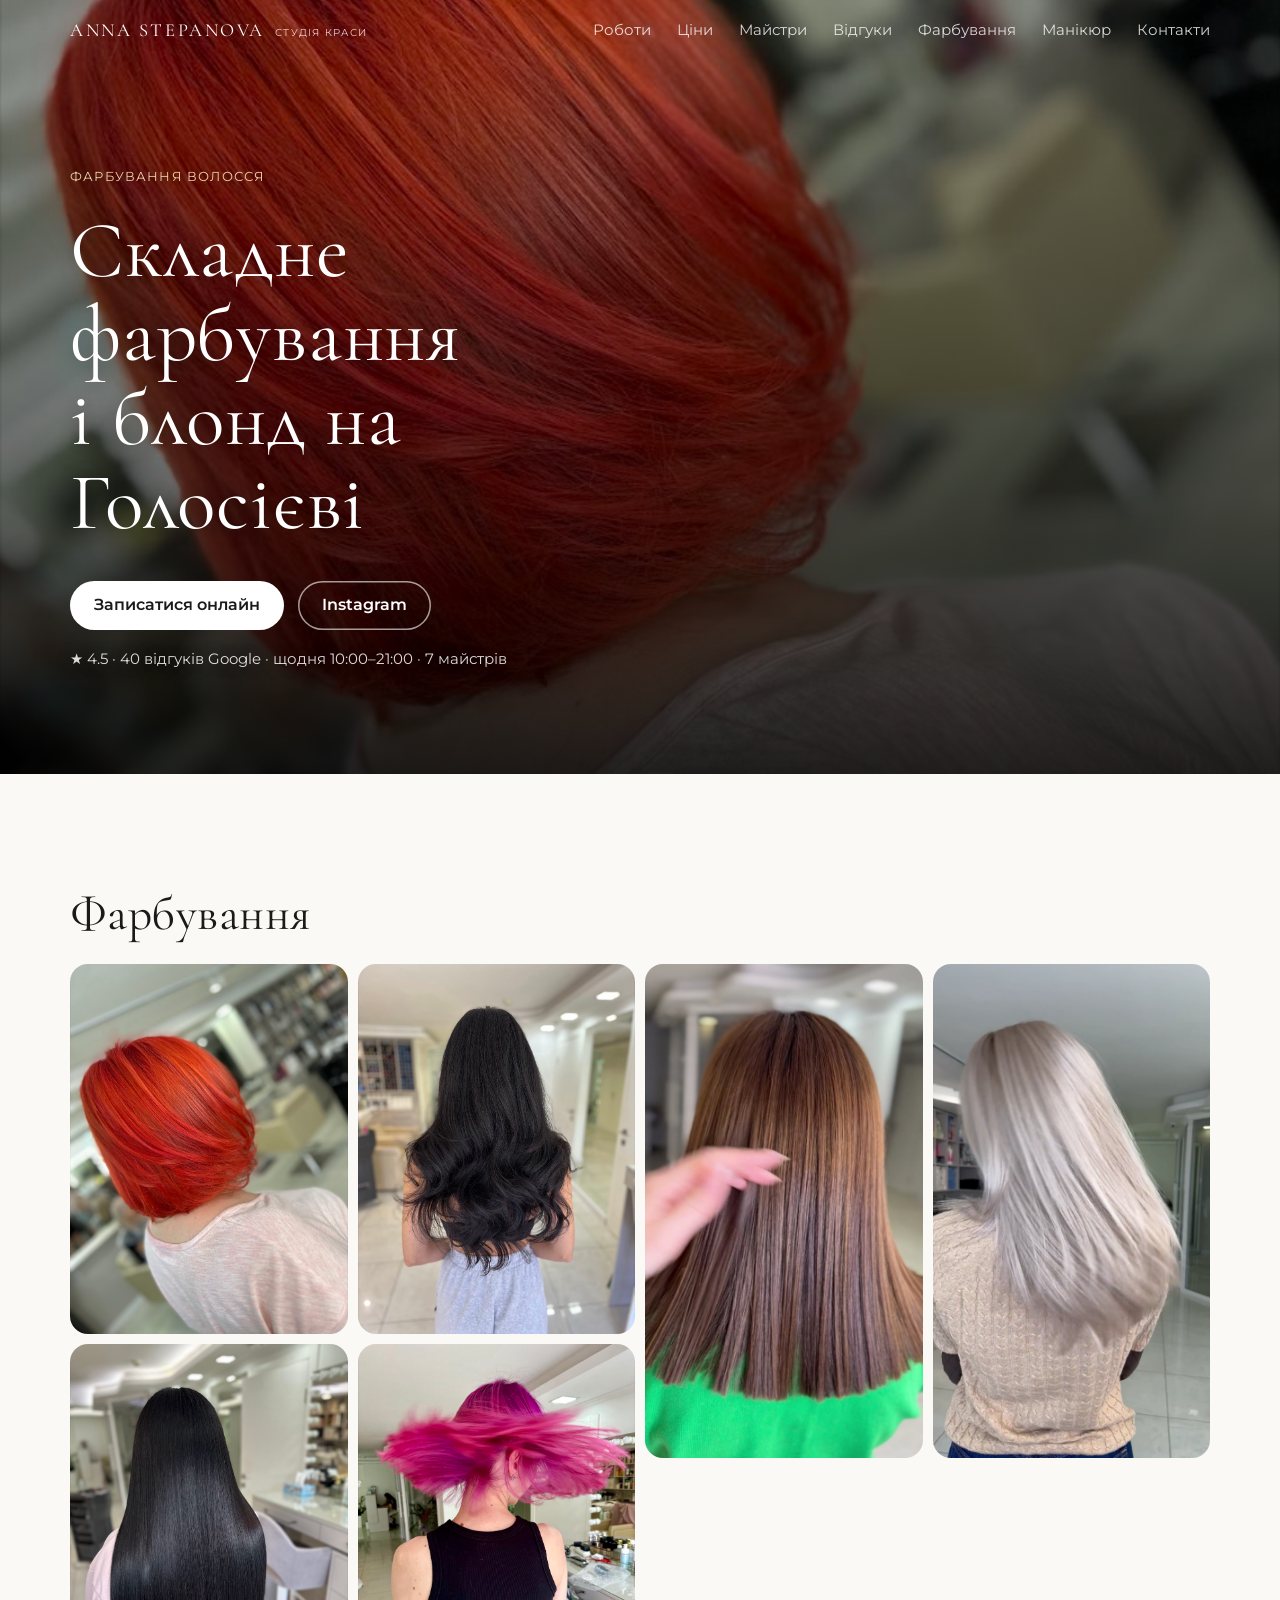
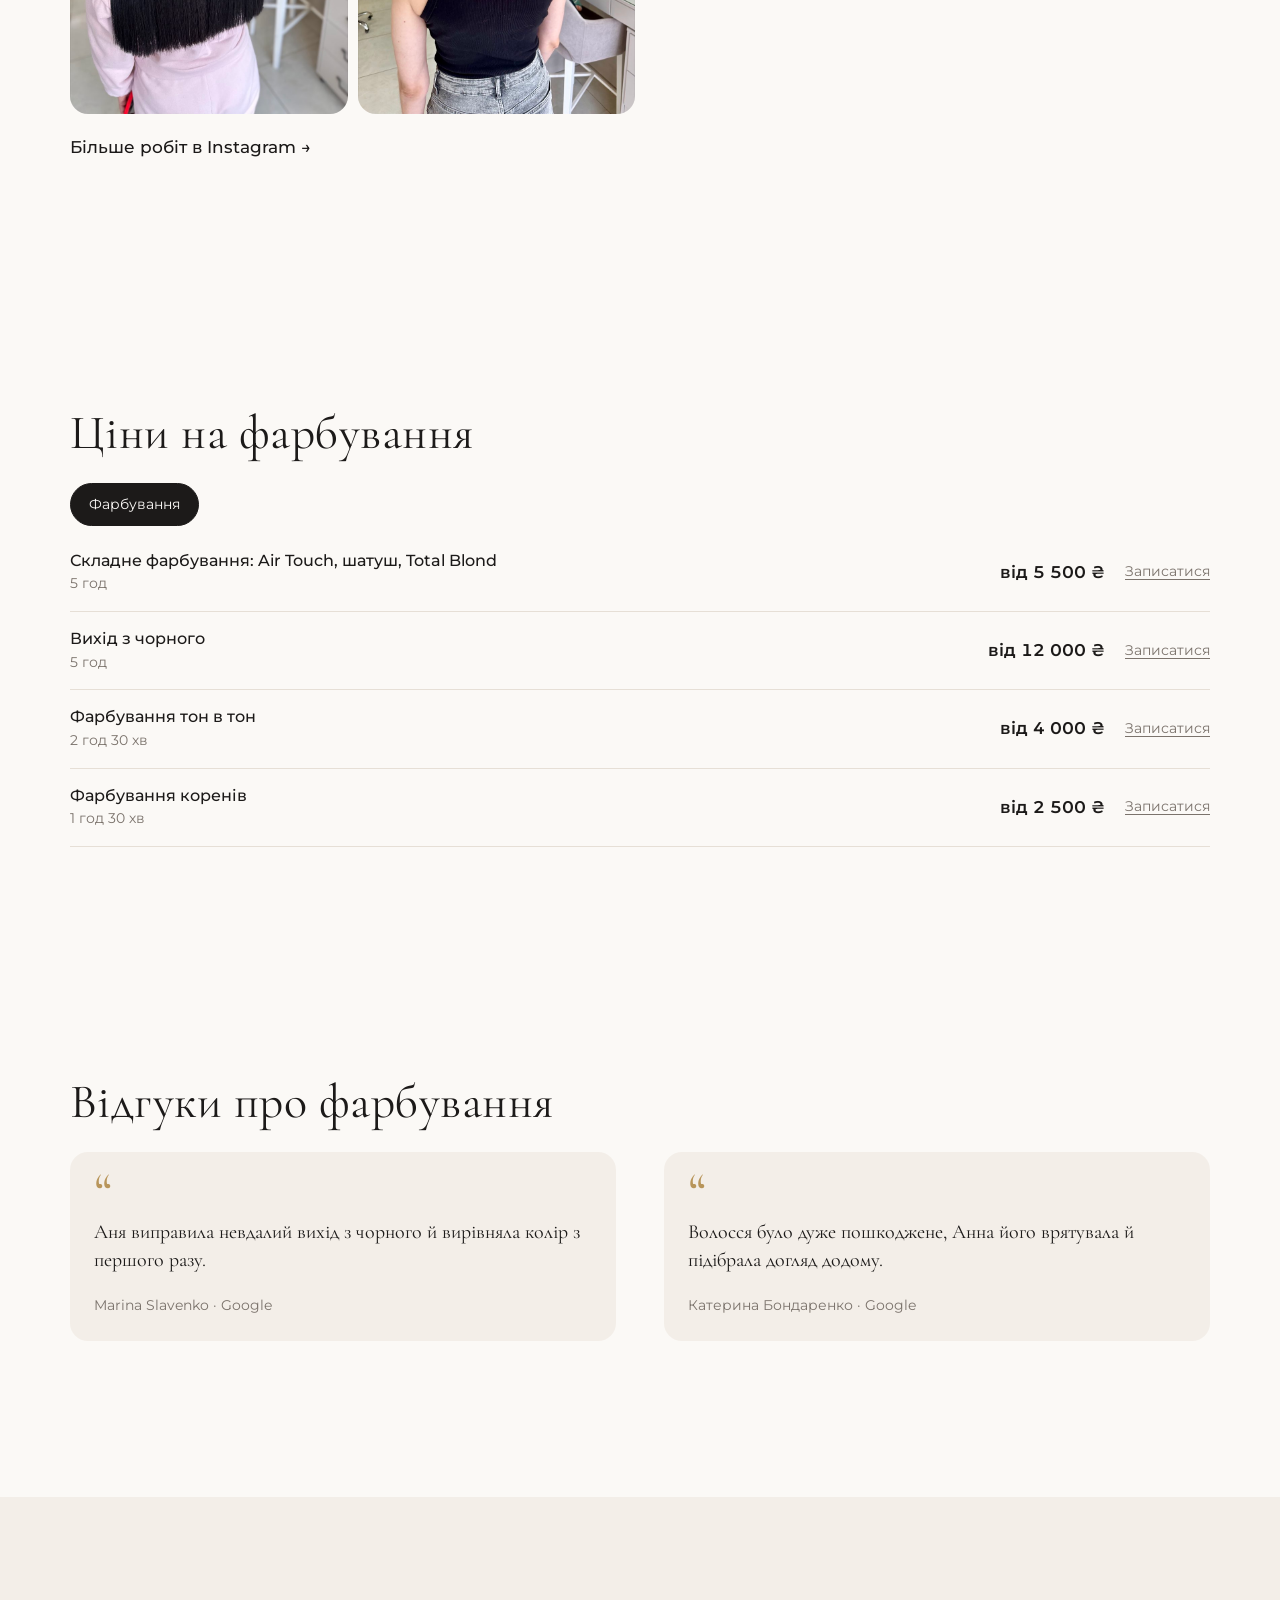
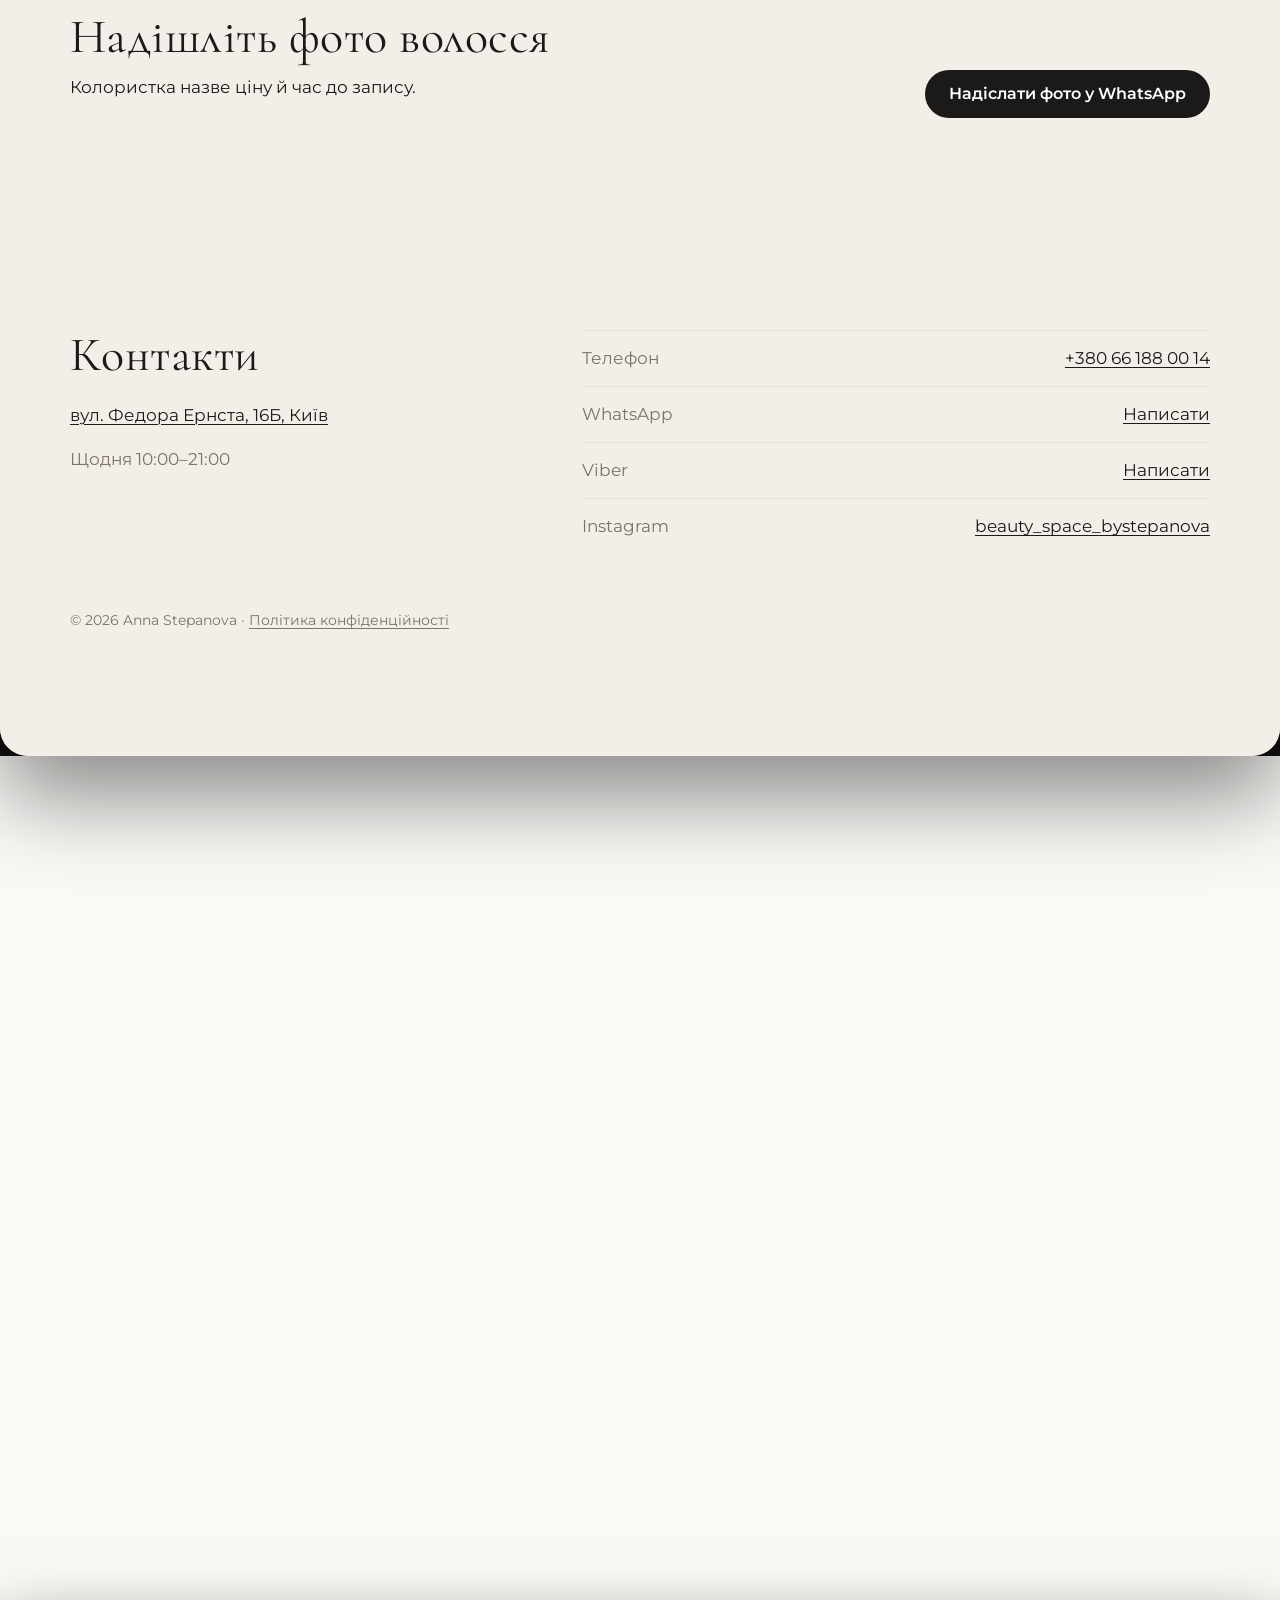
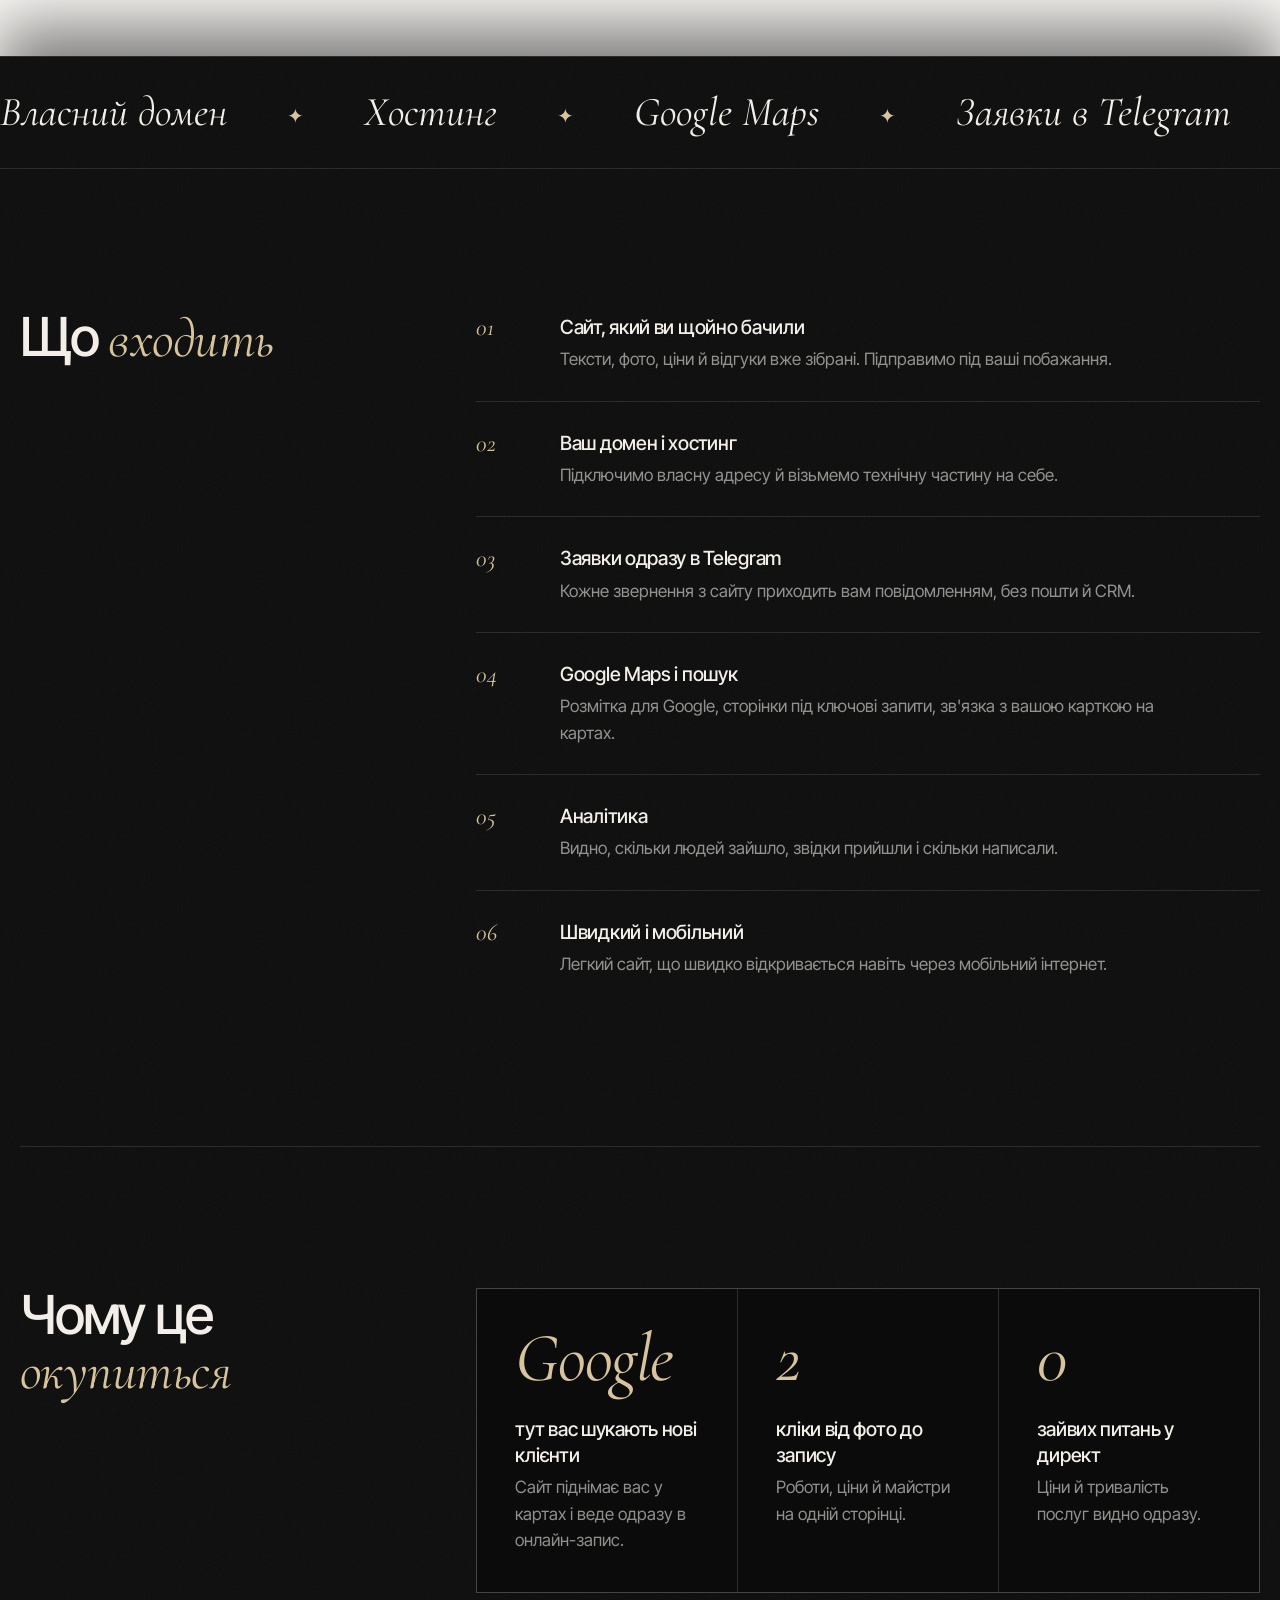
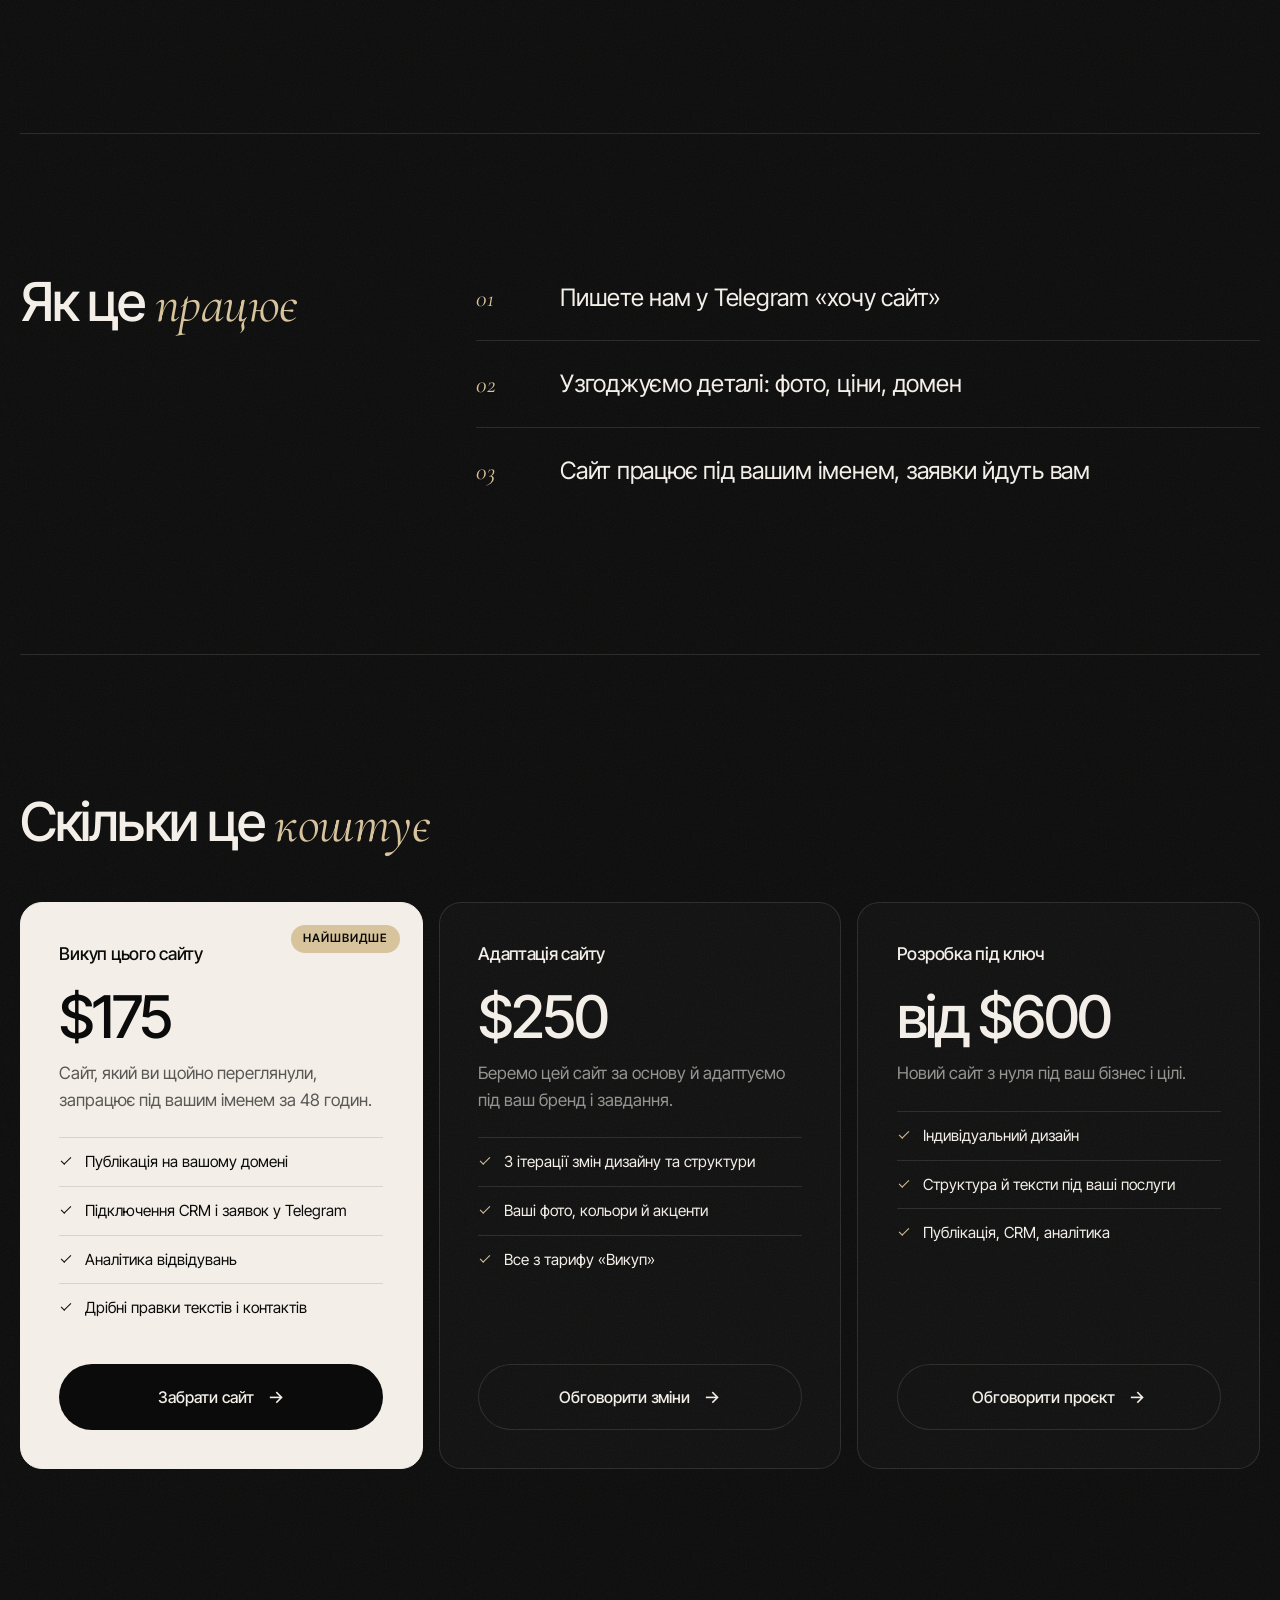
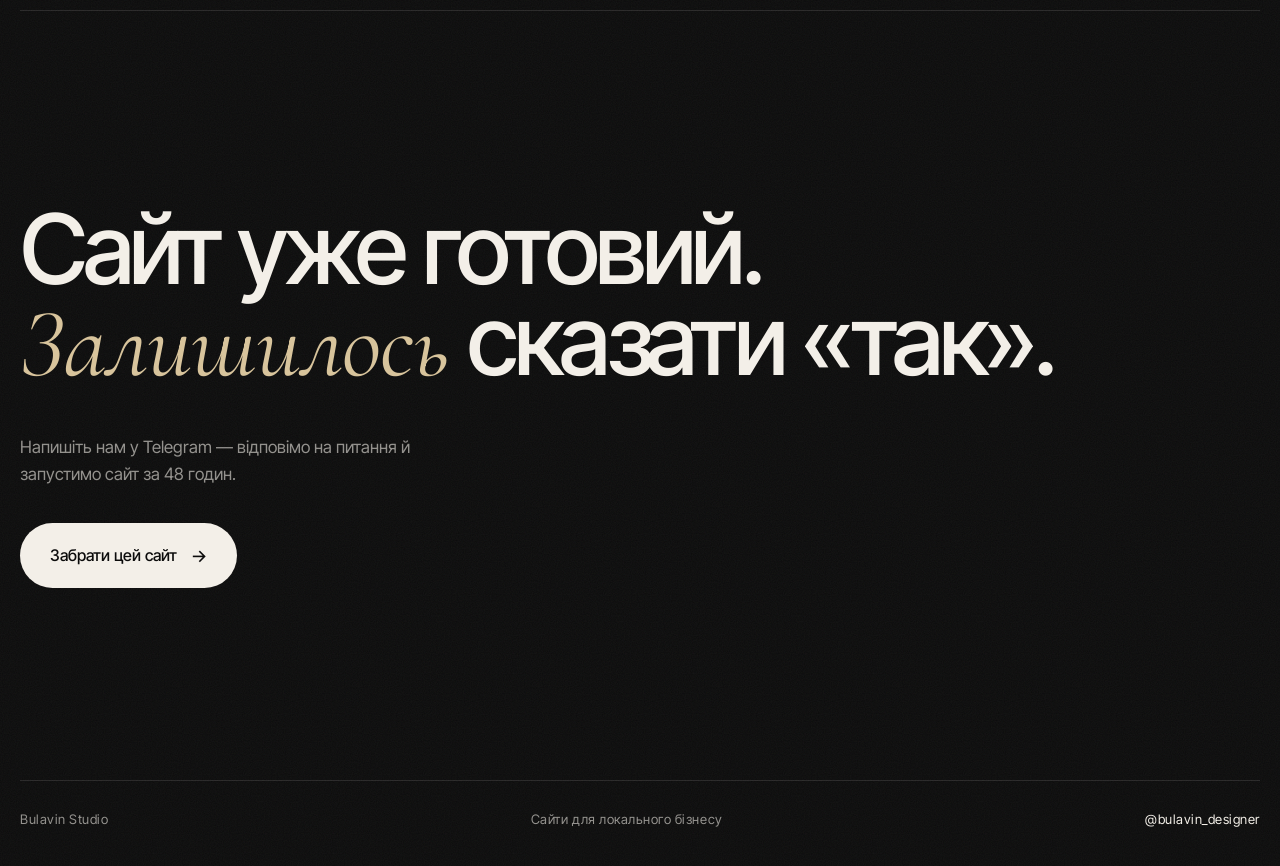
==== commit 93cc055c: "Update site 2026-11-09" ====
--- a/farbuvannia/index.html
+++ b/farbuvannia/index.html
@@ -15,7 +15,7 @@
 <link rel="preconnect" href="https://fonts.googleapis.com">
 <link rel="preconnect" href="https://fonts.gstatic.com" crossorigin>
 <link rel="stylesheet" href="https://fonts.googleapis.com/css2?family=Cormorant+Garamond:ital,wght@0,400;0,500;1,400&family=Montserrat:wght@400;500;600&display=swap">
-<link rel="stylesheet" href="style.css?v=2610220225">
+<link rel="stylesheet" href="style.css?v=2611092301">
 <link rel="stylesheet" href="https://fonts.googleapis.com/css2?family=Inter+Tight:wght@400;500;600&family=Cormorant+Garamond:ital,wght@1,400;1,500&display=swap">
 <script type="application/ld+json">{"@context": "https://schema.org", "@type": "BeautySalon", "name": "Anna Stepanova", "url": "https://vibecoder-bulavin.github.io/beauty-space-stepanova/", "telephone": "+380 66 188 0014", "priceRange": "₴₴", "image": "https://vibecoder-bulavin.github.io/beauty-space-stepanova/assets/hero-blond.jpg", "address": {"@type": "PostalAddress", "streetAddress": "вул. Федора Ернста, 16Б", "addressLocality": "Київ", "addressCountry": "UA"}, "geo": {"@type": "GeoCoordinates", "latitude": 50.4165547, "longitude": 30.4634382}, "openingHours": ["Mo-Su 10:00-21:00"], "hasMap": "https://maps.google.com/?cid=15371598958105945912", "sameAs": ["https://www.instagram.com/beauty_space_bystepanova/"], "aggregateRating": {"@type": "AggregateRating", "ratingValue": 4.5, "reviewCount": 40}, "hasOfferCatalog": {"@type": "OfferCatalog", "name": "Anna Stepanova", "itemListElement": [{"@type": "Offer", "itemOffered": {"@type": "Service", "name": "Складне фарбування: Air Touch, шатуш, Total Blond"}, "description": "від 5 500 ₴"}, {"@type": "Offer", "itemOffered": {"@type": "Service", "name": "Вихід з чорного"}, "description": "від 12 000 ₴"}, {"@type": "Offer", "itemOffered": {"@type": "Service", "name": "Фарбування тон в тон"}, "description": "від 4 000 ₴"}, {"@type": "Offer", "itemOffered": {"@type": "Service", "name": "Фарбування коренів"}, "description": "від 2 500 ₴"}, {"@type": "Offer", "itemOffered": {"@type": "Service", "name": "Камуфлювання сивини для чоловіків"}, "description": "700 ₴"}, {"@type": "Offer", "itemOffered": {"@type": "Service", "name": "Жіноча стрижка"}, "description": "від 1 600 ₴"}, {"@type": "Offer", "itemOffered": {"@type": "Service", "name": "Укладка"}, "description": "від 1 200 ₴"}, {"@type": "Offer", "itemOffered": {"@type": "Service", "name": "Чоловіча стрижка"}, "description": "від 1 000 ₴"}, {"@type": "Offer", "itemOffered": {"@type": "Service", "name": "Дитяча стрижка"}, "description": "від 800 ₴"}, {"@type": "Offer", "itemOffered": {"@type": "Service", "name": "Стрижка чубчика"}, "description": "500 ₴"}, {"@type": "Offer", "itemOffered": {"@type": "Service", "name": "Кератинове вирівнювання"}, "description": "від 4 500 ₴"}, {"@type": "Offer", "itemOffered": {"@type": "Service", "name": "Догляд"}, "description": "від 2 600 ₴"}, {"@type": "Offer", "itemOffered": {"@type": "Service", "name": "Догляд: довжина + шкіра голови"}, "description": "від 2 500 ₴"}, {"@type": "Offer", "itemOffered": {"@type": "Service", "name": "Манікюр комплекс з покриттям"}, "description": "від 1 100 ₴"}, {"@type": "Offer", "itemOffered": {"@type": "Service", "name": "Манікюр"}, "description": "750 ₴"}, {"@type": "Offer", "itemOffered": {"@type": "Service", "name": "Чоловічий манікюр"}, "description": "від 800 ₴"}, {"@type": "Offer", "itemOffered": {"@type": "Service", "name": "Нарощення нігтів"}, "description": "від 1 400 ₴"}, {"@type": "Offer", "itemOffered": {"@type": "Service", "name": "Корекція нарощених нігтів"}, "description": "від 1 300 ₴"}, {"@type": "Offer", "itemOffered": {"@type": "Service", "name": "Покриття гель-лаком"}, "description": "400 ₴"}, {"@type": "Offer", "itemOffered": {"@type": "Service", "name": "Френч або лунки"}, "description": "від 300 ₴"}, {"@type": "Offer", "itemOffered": {"@type": "Service", "name": "SPA-догляд для рук або ніг"}, "description": "від 400 ₴"}, {"@type": "Offer", "itemOffered": {"@type": "Service", "name": "Ламінування та фарбування брів"}, "description": "1 300 ₴"}, {"@type": "Offer", "itemOffered": {"@type": "Service", "name": "Корекція та фарбування брів"}, "description": "1 000 ₴"}, {"@type": "Offer", "itemOffered": {"@type": "Service", "name": "Корекція брів"}, "description": "600 ₴"}, {"@type": "Offer", "itemOffered": {"@type": "Service", "name": "Ламінування вій"}, "description": "1 300 ₴"}, {"@type": "Offer", "itemOffered": {"@type": "Service", "name": "Фарбування вій"}, "description": "700 ₴"}, {"@type": "Offer", "itemOffered": {"@type": "Service", "name": "Корекція ниткою, все обличчя"}, "description": "700 ₴"}, {"@type": "Offer", "itemOffered": {"@type": "Service", "name": "Макіяж"}, "description": "1 700 ₴"}]}}</script>
 </head>
@@ -34,7 +34,7 @@
 <div class="p-intro"><div class="pwrap">
 <p class="pk">Bulavin Studio · демо для «Anna Stepanova»</p>
 <h2 class="ph1">Цей сайт уже <em>зроблений</em> для Anna Stepanova</h2>
-<div class="prow"><p class="psub">Ви щойно переглянули його очима клієнта. Під вашим доменом він запрацює за 48 годин.</p><a href="https://t.me/bulavin_design" class="pbtn" target="_blank" rel="noopener" data-goal="telegram">Забрати цей сайт</a></div>
+<div class="prow"><p class="psub">Ви щойно переглянули його очима клієнта. Під вашим доменом він запрацює за 48 годин.</p><a href="https://t.me/bulavin_designer" class="pbtn" target="_blank" rel="noopener" data-goal="telegram">Забрати цей сайт</a></div>
 <p class="pscroll">Гортайте далі</p>
 </div></div>
 <div class="p-body">
@@ -42,13 +42,13 @@
 <section class="pwrap psec"><h2 class="ph2">Що <em>входить</em></h2><ol class="pinc"><li><span class="pn">01</span><div><h3>Сайт, який ви щойно бачили</h3><p>Тексти, фото, ціни й відгуки вже зібрані. Підправимо під ваші побажання.</p></div></li><li><span class="pn">02</span><div><h3>Ваш домен і хостинг</h3><p>Підключимо власну адресу й візьмемо технічну частину на себе.</p></div></li><li><span class="pn">03</span><div><h3>Заявки одразу в Telegram</h3><p>Кожне звернення з сайту приходить вам повідомленням, без пошти й CRM.</p></div></li><li><span class="pn">04</span><div><h3>Google Maps і пошук</h3><p>Розмітка для Google, сторінки під ключові запити, зв&#x27;язка з вашою карткою на картах.</p></div></li><li><span class="pn">05</span><div><h3>Аналітика</h3><p>Видно, скільки людей зайшло, звідки прийшли і скільки написали.</p></div></li><li><span class="pn">06</span><div><h3>Швидкий і мобільний</h3><p>Легкий сайт, що швидко відкривається навіть через мобільний інтернет.</p></div></li></ol></section>
 <section class="pwrap psec"><h2 class="ph2">Чому це <em>окупиться</em></h2><div class="pwhy"><div class="pw"><strong>Google</strong><h3>тут вас шукають нові клієнти</h3><p>Сайт піднімає вас у картах і веде одразу в онлайн-запис.</p></div><div class="pw"><strong>2</strong><h3>кліки від фото до запису</h3><p>Роботи, ціни й майстри на одній сторінці.</p></div><div class="pw"><strong>0</strong><h3>зайвих питань у директ</h3><p>Ціни й тривалість послуг видно одразу.</p></div></div></section>
 <section class="pwrap psec"><h2 class="ph2">Як це <em>працює</em></h2><ol class="psteps"><li><span class="pn">01</span><p>Пишете нам у Telegram «хочу сайт»</p></li><li><span class="pn">02</span><p>Узгоджуємо деталі: фото, ціни, домен</p></li><li><span class="pn">03</span><p>Сайт працює під вашим іменем, заявки йдуть вам</p></li></ol></section>
-<section class="pwrap psec pplans-sec"><h2 class="ph2">Скільки це <em>коштує</em></h2><div class="pplans"><article class="pplan on"><span class="ptag">Найшвидше</span><h3>Викуп цього сайту</h3><p class="pprice">$175</p><p class="plead">Сайт, який ви щойно переглянули, запрацює під вашим іменем за 48 годин.</p><ul><li>Публікація на вашому домені</li><li>Підключення CRM і заявок у Telegram</li><li>Аналітика відвідувань</li><li>Дрібні правки текстів і контактів</li></ul><a href="https://t.me/bulavin_design" class="pbtn" target="_blank" rel="noopener" data-goal="telegram">Забрати сайт</a></article><article class="pplan"><h3>Адаптація сайту</h3><p class="pprice">$250</p><p class="plead">Беремо цей сайт за основу й адаптуємо під ваш бренд і завдання.</p><ul><li>3 ітерації змін дизайну та структури</li><li>Ваші фото, кольори й акценти</li><li>Все з тарифу «Викуп»</li></ul><a href="https://t.me/bulavin_design" class="pbtn ghost" target="_blank" rel="noopener" data-goal="telegram">Обговорити зміни</a></article><article class="pplan"><h3>Розробка під ключ</h3><p class="pprice">від $600</p><p class="plead">Новий сайт з нуля під ваш бізнес і цілі.</p><ul><li>Індивідуальний дизайн</li><li>Структура й тексти під ваші послуги</li><li>Публікація, CRM, аналітика</li></ul><a href="https://t.me/bulavin_design" class="pbtn ghost" target="_blank" rel="noopener" data-goal="telegram">Обговорити проєкт</a></article></div></section>
-<section class="pwrap pfinal"><h2 class="ph1">Сайт уже готовий. <em>Залишилось</em> сказати «так».</h2><p class="psub">Напишіть нам у Telegram — відповімо на питання й запустимо сайт за 48 годин.</p><a href="https://t.me/bulavin_design" class="pbtn" target="_blank" rel="noopener" data-goal="telegram">Забрати цей сайт</a></section>
-<footer class="pwrap pfoot"><span>Bulavin Studio</span><span>Сайти для локального бізнесу</span><a href="https://t.me/bulavin_design" target="_blank" rel="noopener" data-goal="telegram">@bulavin_design</a></footer>
+<section class="pwrap psec pplans-sec"><h2 class="ph2">Скільки це <em>коштує</em></h2><div class="pplans"><article class="pplan on"><span class="ptag">Найшвидше</span><h3>Викуп цього сайту</h3><p class="pprice">$175</p><p class="plead">Сайт, який ви щойно переглянули, запрацює під вашим іменем за 48 годин.</p><ul><li>Публікація на вашому домені</li><li>Підключення CRM і заявок у Telegram</li><li>Аналітика відвідувань</li><li>Дрібні правки текстів і контактів</li></ul><a href="https://t.me/bulavin_designer" class="pbtn" target="_blank" rel="noopener" data-goal="telegram">Забрати сайт</a></article><article class="pplan"><h3>Адаптація сайту</h3><p class="pprice">$250</p><p class="plead">Беремо цей сайт за основу й адаптуємо під ваш бренд і завдання.</p><ul><li>3 ітерації змін дизайну та структури</li><li>Ваші фото, кольори й акценти</li><li>Все з тарифу «Викуп»</li></ul><a href="https://t.me/bulavin_designer" class="pbtn ghost" target="_blank" rel="noopener" data-goal="telegram">Обговорити зміни</a></article><article class="pplan"><h3>Розробка під ключ</h3><p class="pprice">від $600</p><p class="plead">Новий сайт з нуля під ваш бізнес і цілі.</p><ul><li>Індивідуальний дизайн</li><li>Структура й тексти під ваші послуги</li><li>Публікація, CRM, аналітика</li></ul><a href="https://t.me/bulavin_designer" class="pbtn ghost" target="_blank" rel="noopener" data-goal="telegram">Обговорити проєкт</a></article></div></section>
+<section class="pwrap pfinal"><h2 class="ph1">Сайт уже готовий. <em>Залишилось</em> сказати «так».</h2><p class="psub">Напишіть нам у Telegram — відповімо на питання й запустимо сайт за 48 годин.</p><a href="https://t.me/bulavin_designer" class="pbtn" target="_blank" rel="noopener" data-goal="telegram">Забрати цей сайт</a></section>
+<footer class="pwrap pfoot"><span>Bulavin Studio</span><span>Сайти для локального бізнесу</span><a href="https://t.me/bulavin_designer" target="_blank" rel="noopener" data-goal="telegram">@bulavin_designer</a></footer>
 </div></aside>
 <div class="mbar"><a href="https://booking.easyweek.com.ua/beauty-space-by-stepanova-3" class="btn" target="_blank" rel="noopener" data-goal="booking">Записатися онлайн</a></div>
 
 <script type="application/json" id="cfg">{"wa": "380661880014", "msg": "Добрий день! Хочу записатися.", "page": "farbuvannia/", "brand": "Anna Stepanova", "t": {"err_name": "Вкажіть ім'я", "err_phone": "Перевірте номер телефону", "sending": "Надсилаємо…"}}</script>
-<script src="site.js?v=2610220225" defer></script>
+<script src="site.js?v=2611092301" defer></script>
 </body>
 </html>
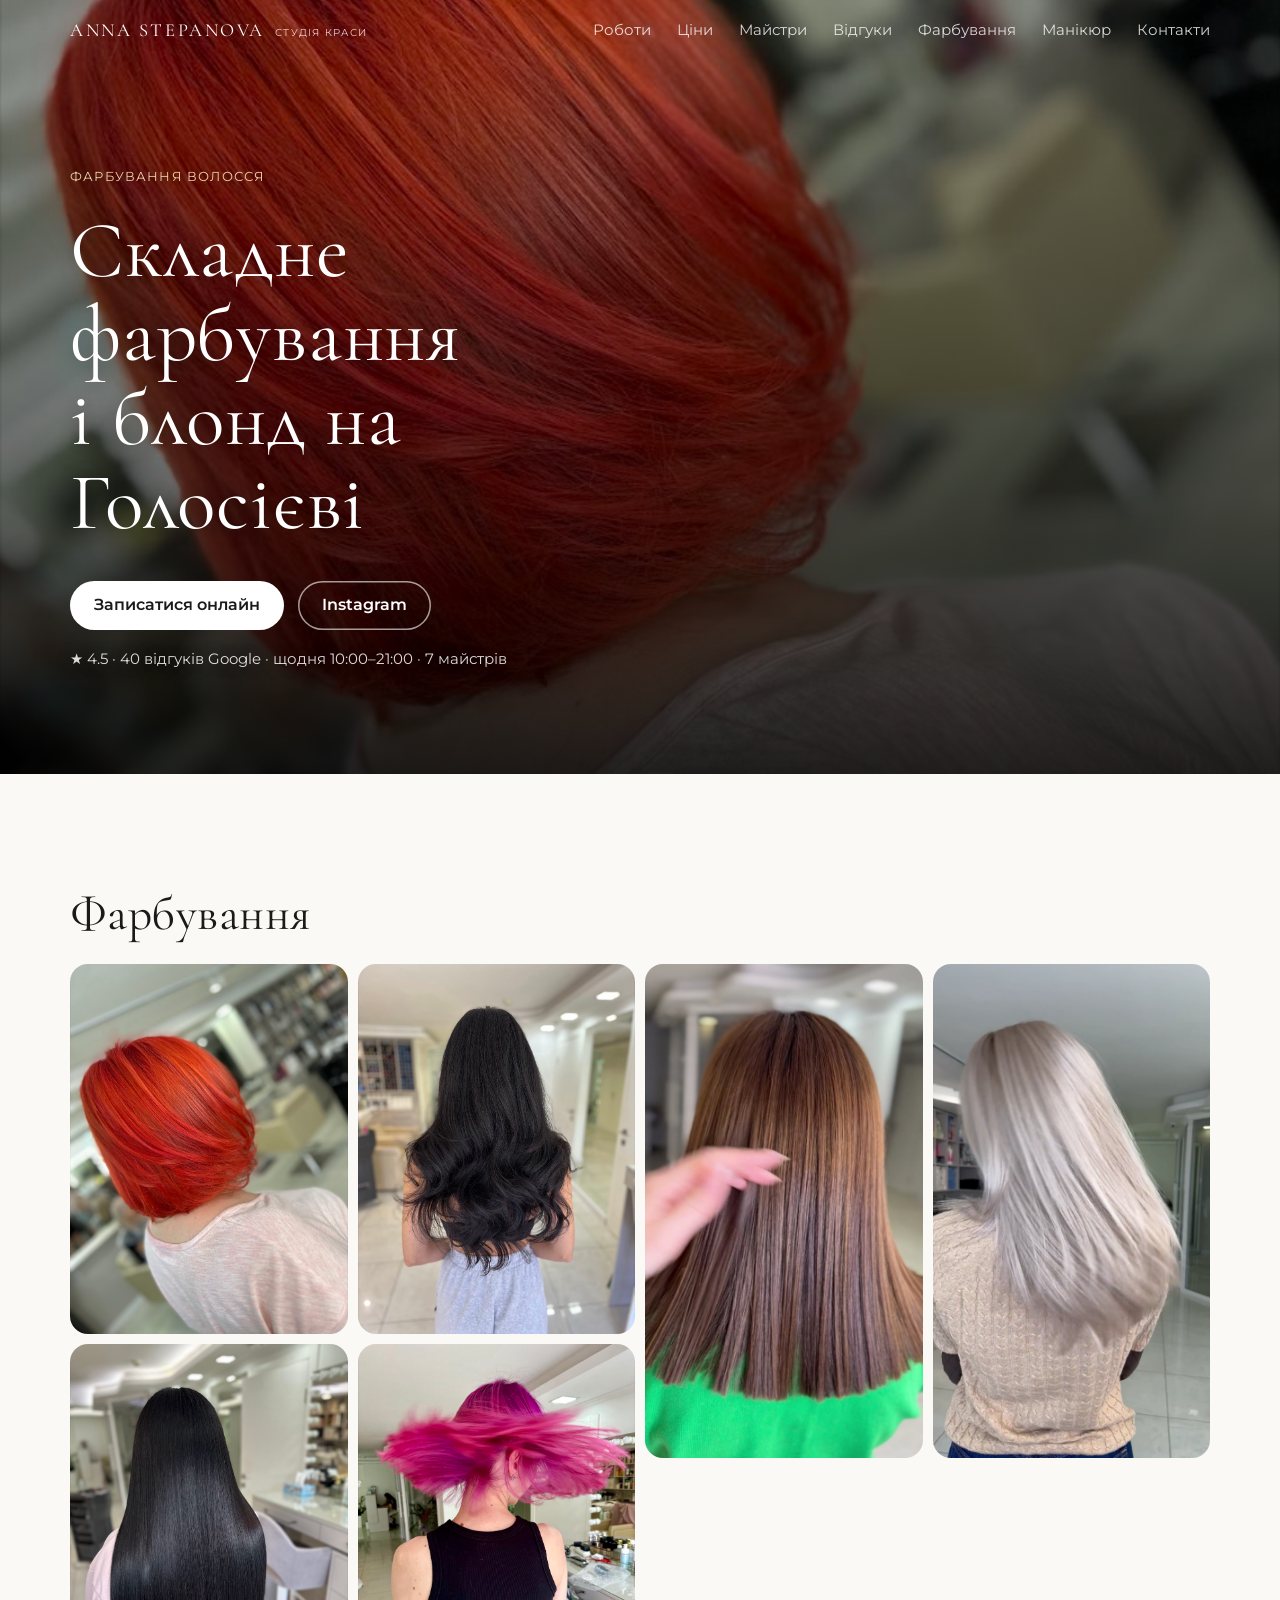
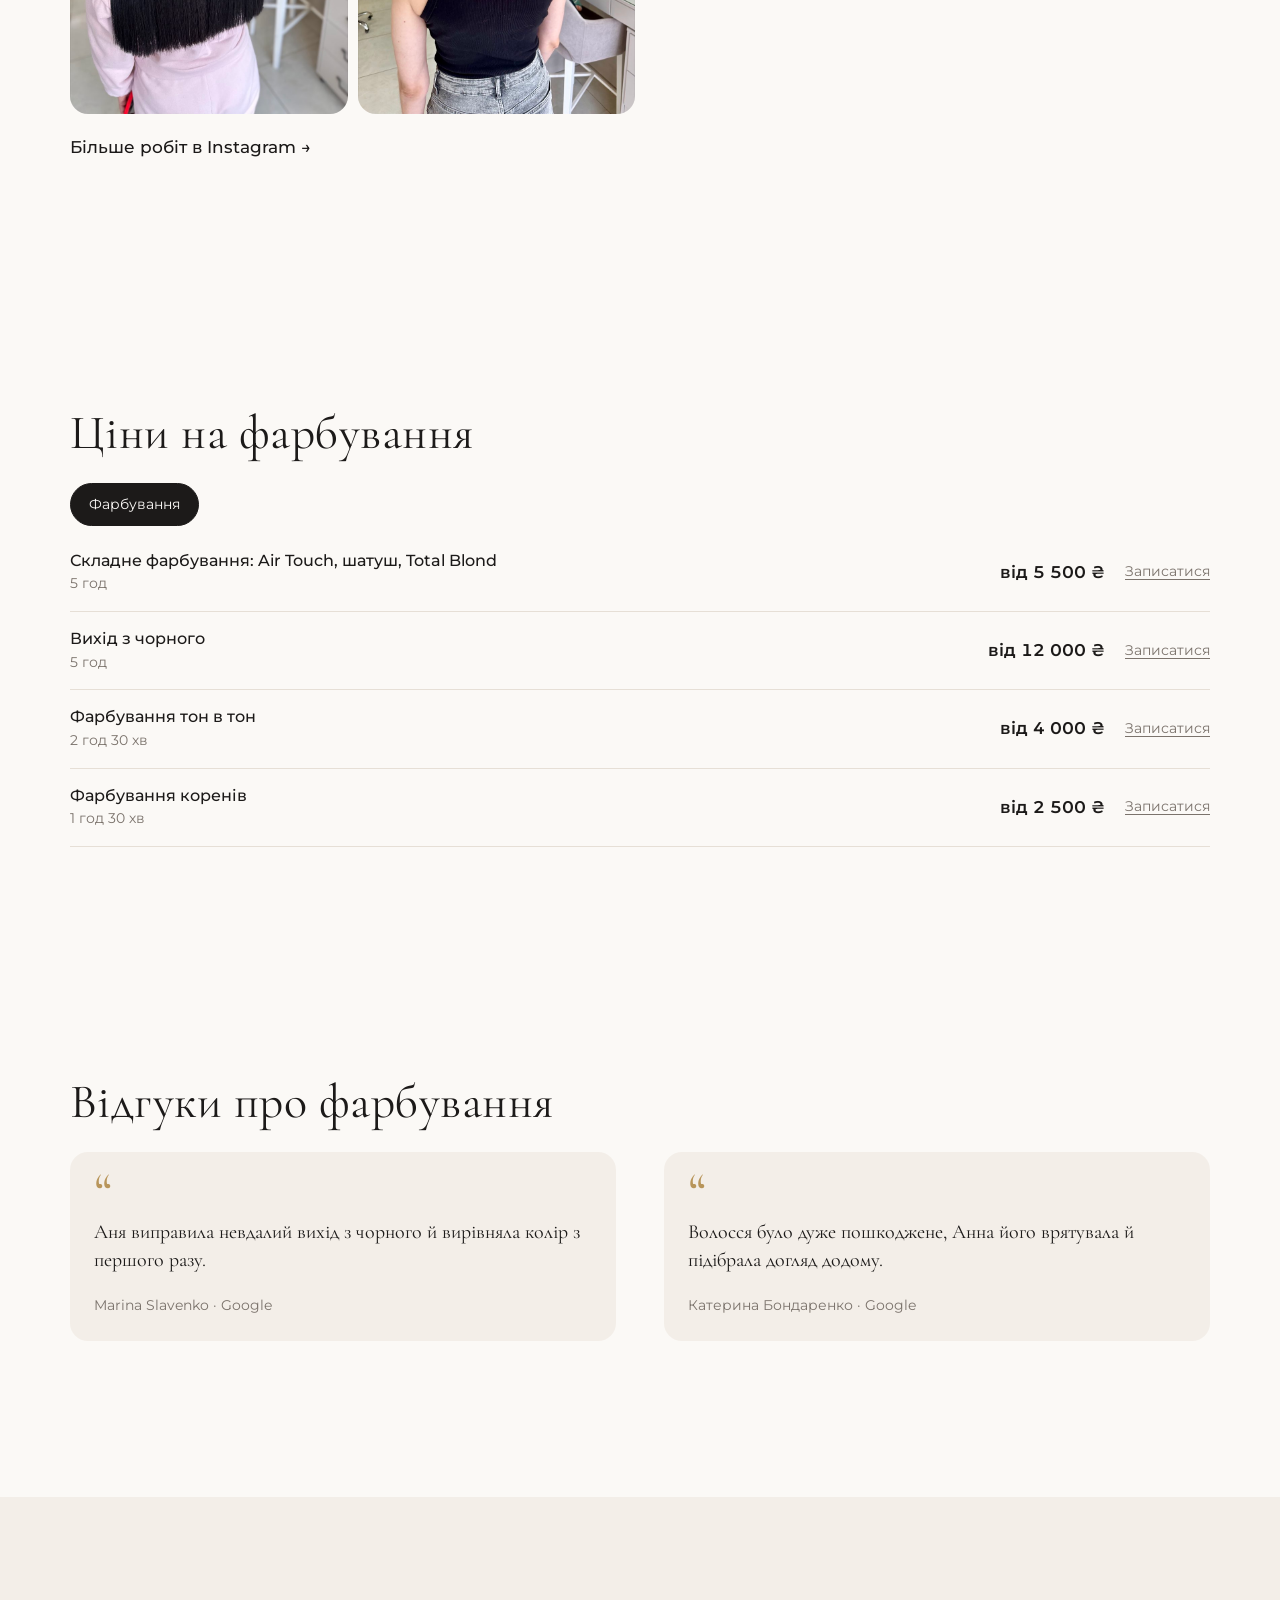
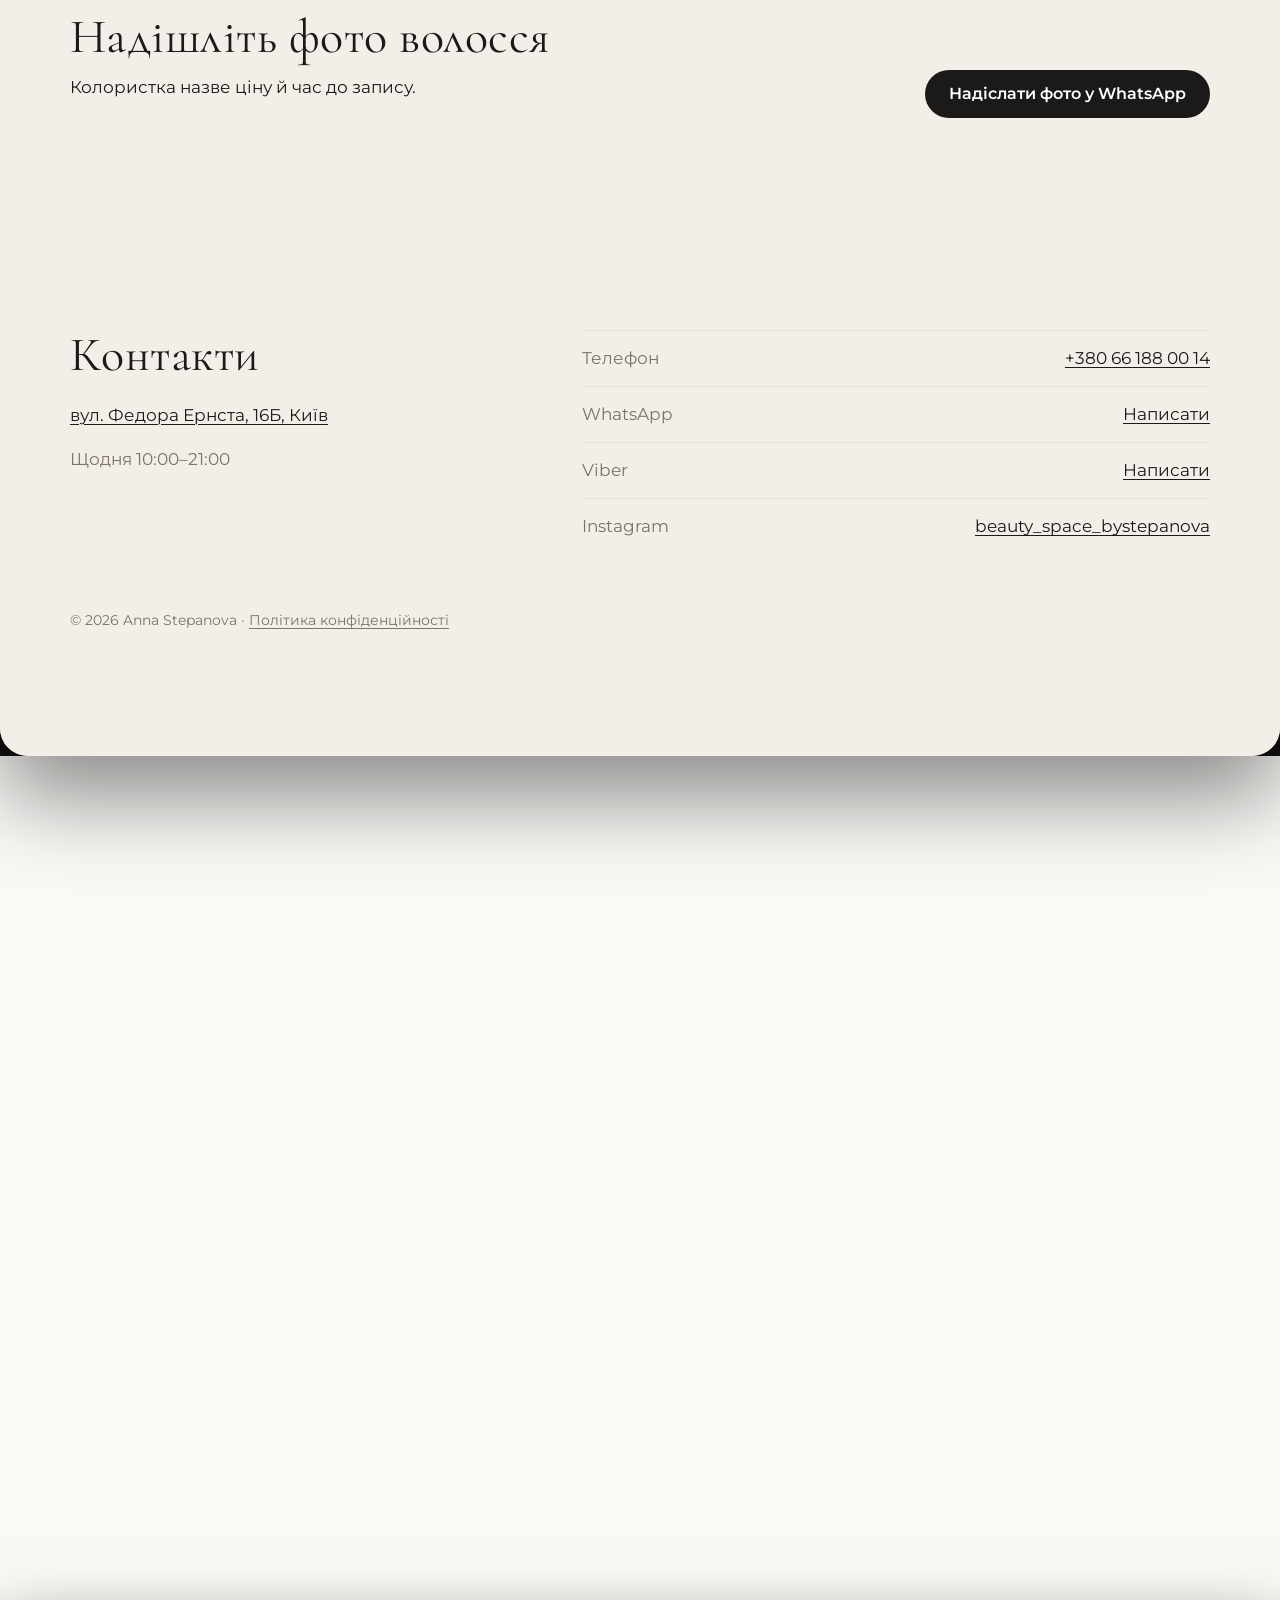
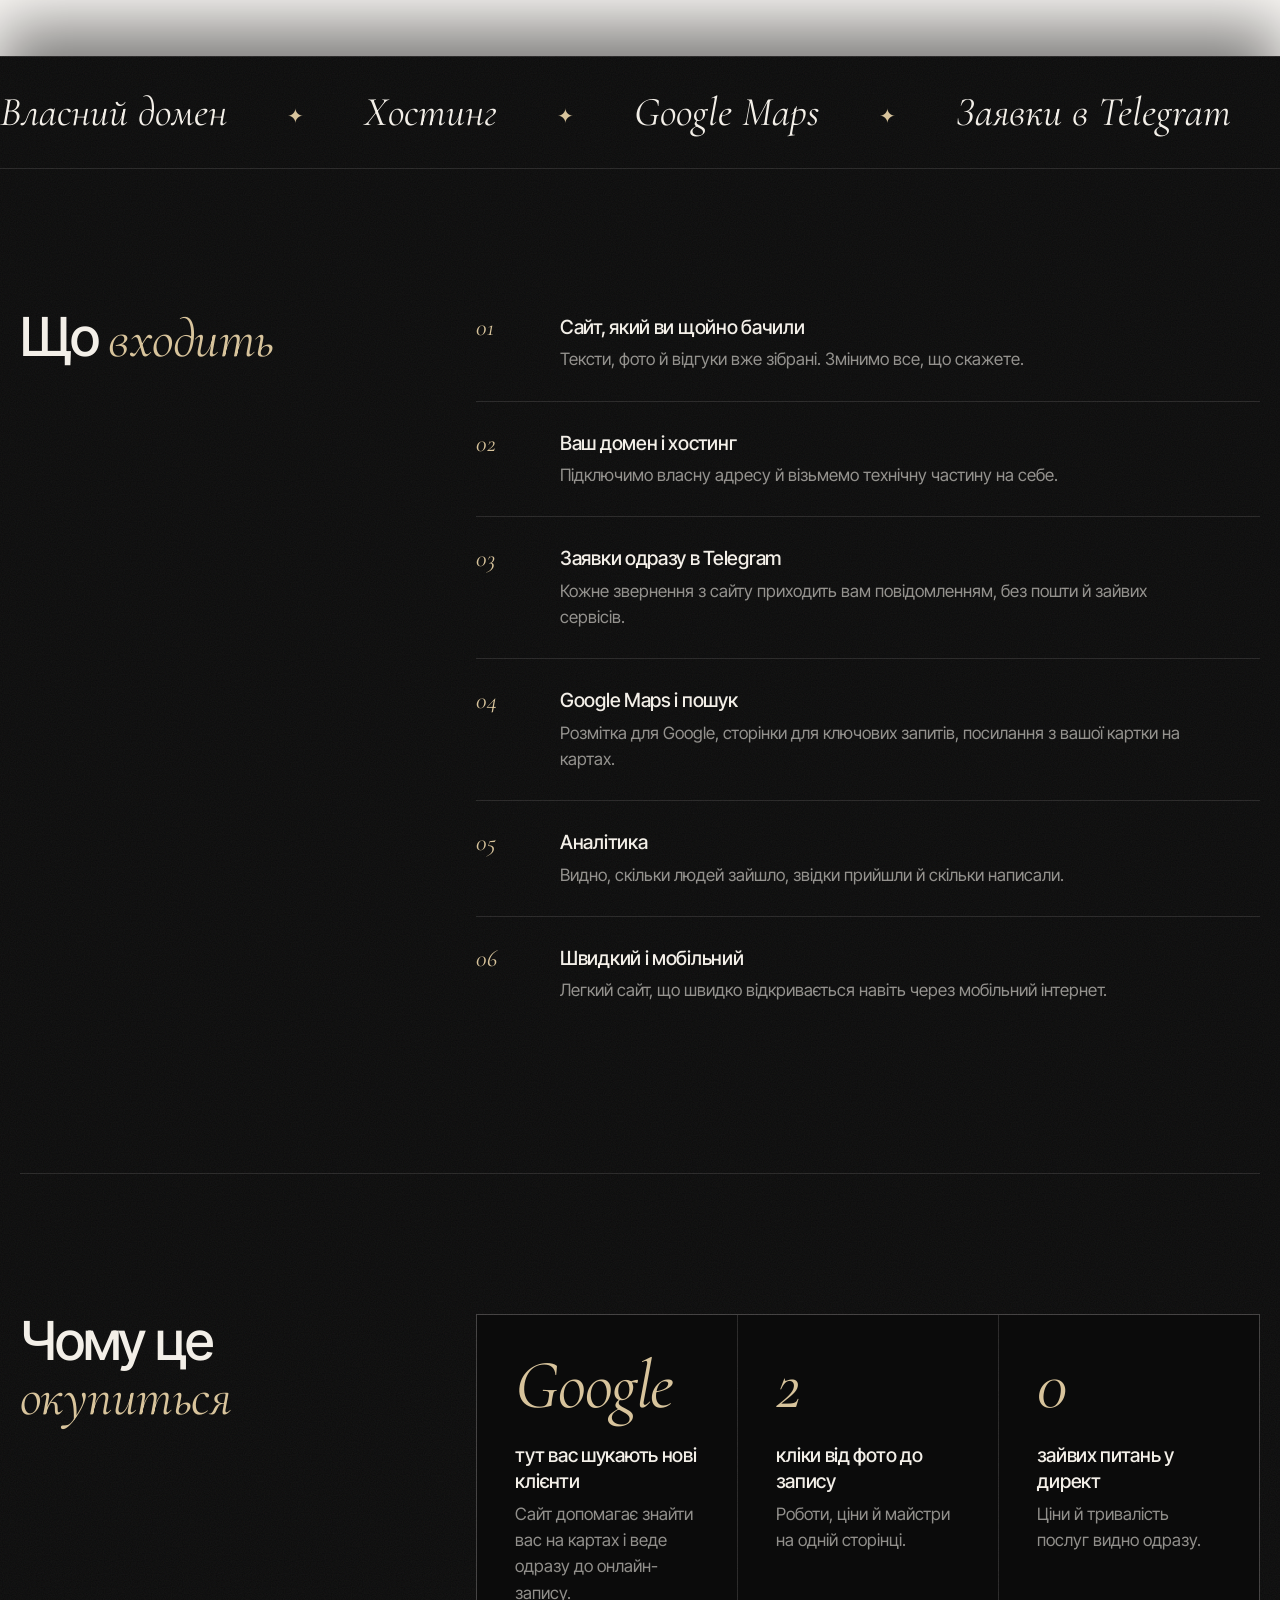
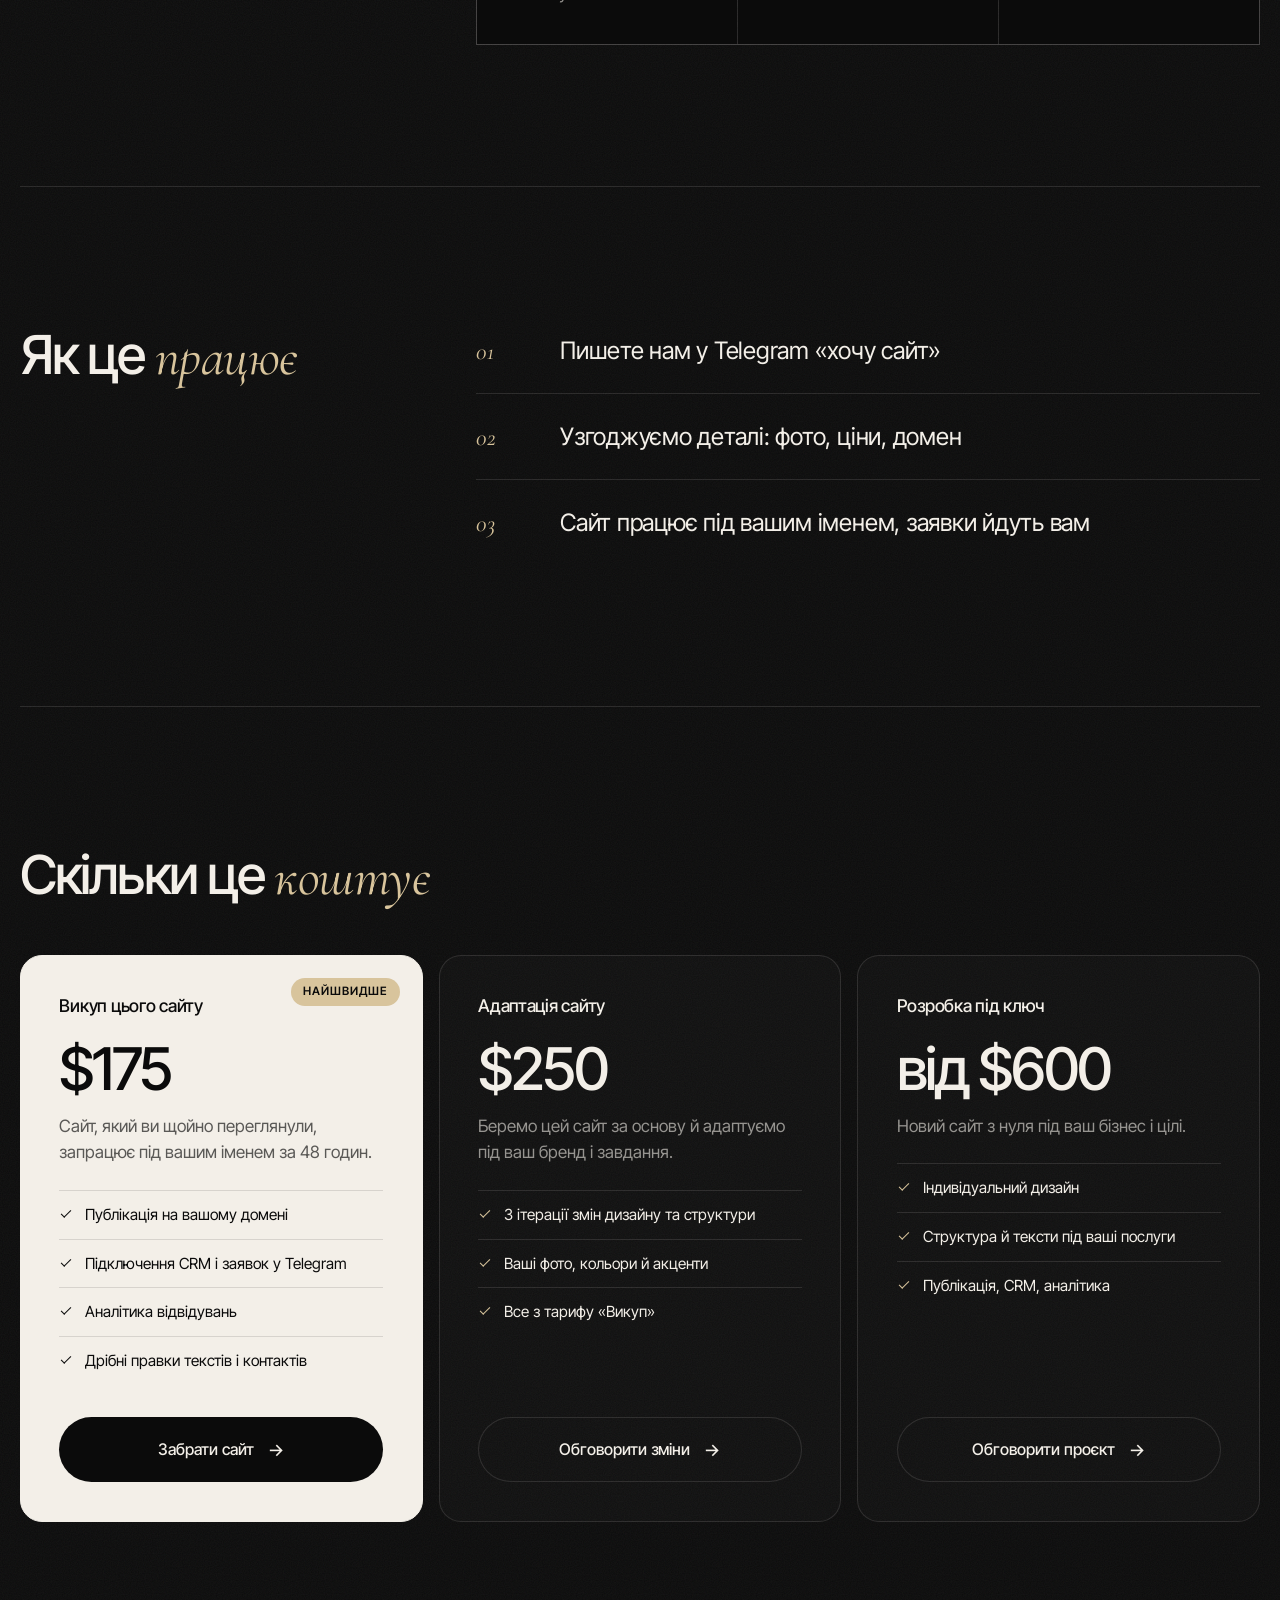
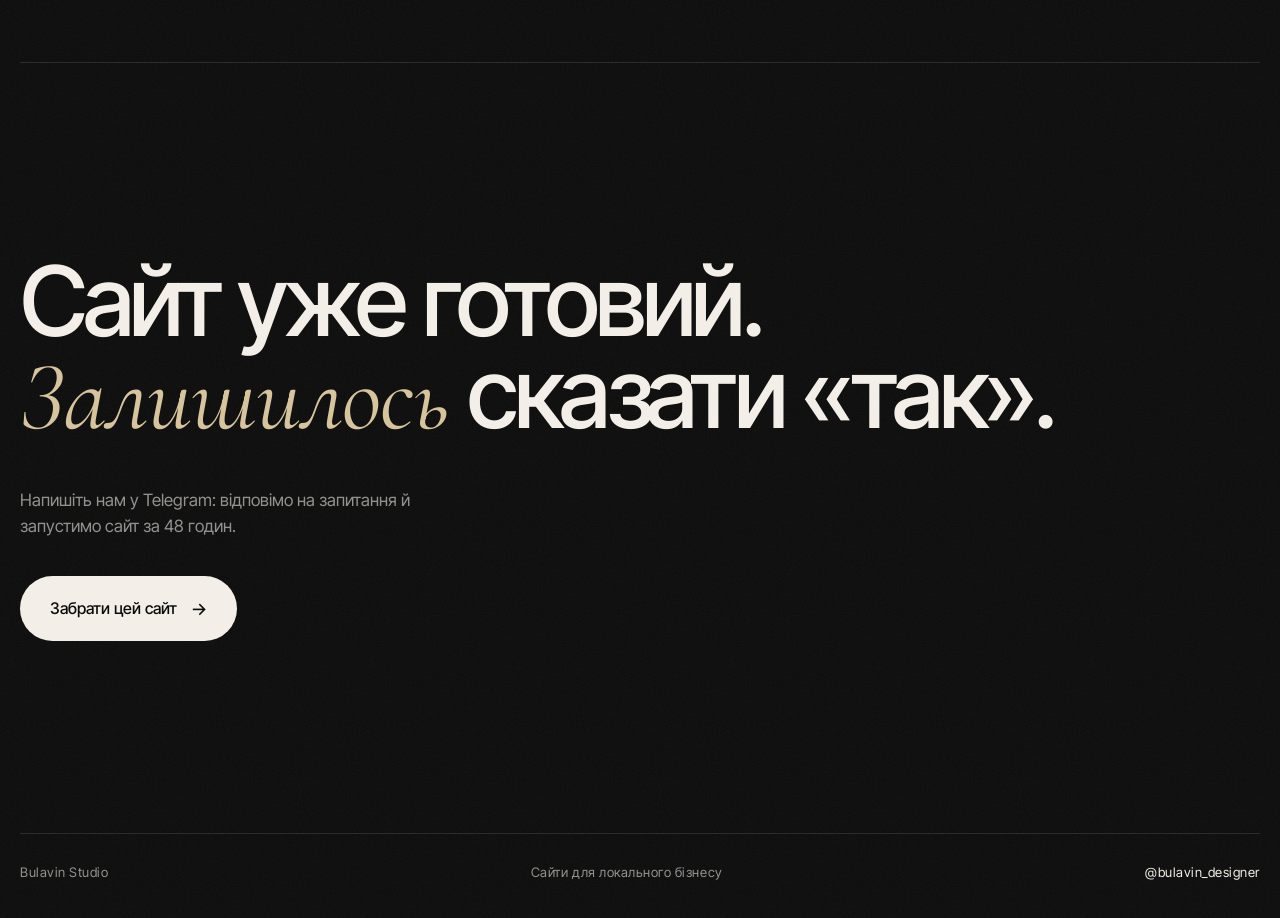
==== commit 1fbdff66: "Update site 2026-11-09" ====
--- a/farbuvannia/index.html
+++ b/farbuvannia/index.html
@@ -15,7 +15,7 @@
 <link rel="preconnect" href="https://fonts.googleapis.com">
 <link rel="preconnect" href="https://fonts.gstatic.com" crossorigin>
 <link rel="stylesheet" href="https://fonts.googleapis.com/css2?family=Cormorant+Garamond:ital,wght@0,400;0,500;1,400&family=Montserrat:wght@400;500;600&display=swap">
-<link rel="stylesheet" href="style.css?v=2611092301">
+<link rel="stylesheet" href="style.css?v=2611092350">
 <link rel="stylesheet" href="https://fonts.googleapis.com/css2?family=Inter+Tight:wght@400;500;600&family=Cormorant+Garamond:ital,wght@1,400;1,500&display=swap">
 <script type="application/ld+json">{"@context": "https://schema.org", "@type": "BeautySalon", "name": "Anna Stepanova", "url": "https://vibecoder-bulavin.github.io/beauty-space-stepanova/", "telephone": "+380 66 188 0014", "priceRange": "₴₴", "image": "https://vibecoder-bulavin.github.io/beauty-space-stepanova/assets/hero-blond.jpg", "address": {"@type": "PostalAddress", "streetAddress": "вул. Федора Ернста, 16Б", "addressLocality": "Київ", "addressCountry": "UA"}, "geo": {"@type": "GeoCoordinates", "latitude": 50.4165547, "longitude": 30.4634382}, "openingHours": ["Mo-Su 10:00-21:00"], "hasMap": "https://maps.google.com/?cid=15371598958105945912", "sameAs": ["https://www.instagram.com/beauty_space_bystepanova/"], "aggregateRating": {"@type": "AggregateRating", "ratingValue": 4.5, "reviewCount": 40}, "hasOfferCatalog": {"@type": "OfferCatalog", "name": "Anna Stepanova", "itemListElement": [{"@type": "Offer", "itemOffered": {"@type": "Service", "name": "Складне фарбування: Air Touch, шатуш, Total Blond"}, "description": "від 5 500 ₴"}, {"@type": "Offer", "itemOffered": {"@type": "Service", "name": "Вихід з чорного"}, "description": "від 12 000 ₴"}, {"@type": "Offer", "itemOffered": {"@type": "Service", "name": "Фарбування тон в тон"}, "description": "від 4 000 ₴"}, {"@type": "Offer", "itemOffered": {"@type": "Service", "name": "Фарбування коренів"}, "description": "від 2 500 ₴"}, {"@type": "Offer", "itemOffered": {"@type": "Service", "name": "Камуфлювання сивини для чоловіків"}, "description": "700 ₴"}, {"@type": "Offer", "itemOffered": {"@type": "Service", "name": "Жіноча стрижка"}, "description": "від 1 600 ₴"}, {"@type": "Offer", "itemOffered": {"@type": "Service", "name": "Укладка"}, "description": "від 1 200 ₴"}, {"@type": "Offer", "itemOffered": {"@type": "Service", "name": "Чоловіча стрижка"}, "description": "від 1 000 ₴"}, {"@type": "Offer", "itemOffered": {"@type": "Service", "name": "Дитяча стрижка"}, "description": "від 800 ₴"}, {"@type": "Offer", "itemOffered": {"@type": "Service", "name": "Стрижка чубчика"}, "description": "500 ₴"}, {"@type": "Offer", "itemOffered": {"@type": "Service", "name": "Кератинове вирівнювання"}, "description": "від 4 500 ₴"}, {"@type": "Offer", "itemOffered": {"@type": "Service", "name": "Догляд"}, "description": "від 2 600 ₴"}, {"@type": "Offer", "itemOffered": {"@type": "Service", "name": "Догляд: довжина + шкіра голови"}, "description": "від 2 500 ₴"}, {"@type": "Offer", "itemOffered": {"@type": "Service", "name": "Манікюр комплекс з покриттям"}, "description": "від 1 100 ₴"}, {"@type": "Offer", "itemOffered": {"@type": "Service", "name": "Манікюр"}, "description": "750 ₴"}, {"@type": "Offer", "itemOffered": {"@type": "Service", "name": "Чоловічий манікюр"}, "description": "від 800 ₴"}, {"@type": "Offer", "itemOffered": {"@type": "Service", "name": "Нарощення нігтів"}, "description": "від 1 400 ₴"}, {"@type": "Offer", "itemOffered": {"@type": "Service", "name": "Корекція нарощених нігтів"}, "description": "від 1 300 ₴"}, {"@type": "Offer", "itemOffered": {"@type": "Service", "name": "Покриття гель-лаком"}, "description": "400 ₴"}, {"@type": "Offer", "itemOffered": {"@type": "Service", "name": "Френч або лунки"}, "description": "від 300 ₴"}, {"@type": "Offer", "itemOffered": {"@type": "Service", "name": "SPA-догляд для рук або ніг"}, "description": "від 400 ₴"}, {"@type": "Offer", "itemOffered": {"@type": "Service", "name": "Ламінування та фарбування брів"}, "description": "1 300 ₴"}, {"@type": "Offer", "itemOffered": {"@type": "Service", "name": "Корекція та фарбування брів"}, "description": "1 000 ₴"}, {"@type": "Offer", "itemOffered": {"@type": "Service", "name": "Корекція брів"}, "description": "600 ₴"}, {"@type": "Offer", "itemOffered": {"@type": "Service", "name": "Ламінування вій"}, "description": "1 300 ₴"}, {"@type": "Offer", "itemOffered": {"@type": "Service", "name": "Фарбування вій"}, "description": "700 ₴"}, {"@type": "Offer", "itemOffered": {"@type": "Service", "name": "Корекція ниткою, все обличчя"}, "description": "700 ₴"}, {"@type": "Offer", "itemOffered": {"@type": "Service", "name": "Макіяж"}, "description": "1 700 ₴"}]}}</script>
 </head>
@@ -32,23 +32,23 @@
 </div>
 <aside class="pitch" id="pitch" lang="uk">
 <div class="p-intro"><div class="pwrap">
-<p class="pk">Bulavin Studio · демо для «Anna Stepanova»</p>
-<h2 class="ph1">Цей сайт уже <em>зроблений</em> для Anna Stepanova</h2>
-<div class="prow"><p class="psub">Ви щойно переглянули його очима клієнта. Під вашим доменом він запрацює за 48 годин.</p><a href="https://t.me/bulavin_designer" class="pbtn" target="_blank" rel="noopener" data-goal="telegram">Забрати цей сайт</a></div>
+<p class="pk">Bulavin Studio · демо-версія</p>
+<h2 class="ph1">Anna Stepanova: ваш сайт уже <em>готовий</em></h2>
+<div class="prow"><p class="psub">Ви щойно переглянули його очима клієнта. На вашому домені він запрацює за 48 годин.</p><a href="https://t.me/bulavin_designer" class="pbtn" target="_blank" rel="noopener" data-goal="telegram">Забрати цей сайт</a></div>
 <p class="pscroll">Гортайте далі</p>
 </div></div>
 <div class="p-body">
 <div class="pticker" aria-hidden="true"><div><span>Власний домен</span><span>Хостинг</span><span>Google Maps</span><span>Заявки в Telegram</span><span>Аналітика</span><span>Мобільна версія</span><span>Швидкий запуск</span><span>Власний домен</span><span>Хостинг</span><span>Google Maps</span><span>Заявки в Telegram</span><span>Аналітика</span><span>Мобільна версія</span><span>Швидкий запуск</span></div></div>
-<section class="pwrap psec"><h2 class="ph2">Що <em>входить</em></h2><ol class="pinc"><li><span class="pn">01</span><div><h3>Сайт, який ви щойно бачили</h3><p>Тексти, фото, ціни й відгуки вже зібрані. Підправимо під ваші побажання.</p></div></li><li><span class="pn">02</span><div><h3>Ваш домен і хостинг</h3><p>Підключимо власну адресу й візьмемо технічну частину на себе.</p></div></li><li><span class="pn">03</span><div><h3>Заявки одразу в Telegram</h3><p>Кожне звернення з сайту приходить вам повідомленням, без пошти й CRM.</p></div></li><li><span class="pn">04</span><div><h3>Google Maps і пошук</h3><p>Розмітка для Google, сторінки під ключові запити, зв&#x27;язка з вашою карткою на картах.</p></div></li><li><span class="pn">05</span><div><h3>Аналітика</h3><p>Видно, скільки людей зайшло, звідки прийшли і скільки написали.</p></div></li><li><span class="pn">06</span><div><h3>Швидкий і мобільний</h3><p>Легкий сайт, що швидко відкривається навіть через мобільний інтернет.</p></div></li></ol></section>
-<section class="pwrap psec"><h2 class="ph2">Чому це <em>окупиться</em></h2><div class="pwhy"><div class="pw"><strong>Google</strong><h3>тут вас шукають нові клієнти</h3><p>Сайт піднімає вас у картах і веде одразу в онлайн-запис.</p></div><div class="pw"><strong>2</strong><h3>кліки від фото до запису</h3><p>Роботи, ціни й майстри на одній сторінці.</p></div><div class="pw"><strong>0</strong><h3>зайвих питань у директ</h3><p>Ціни й тривалість послуг видно одразу.</p></div></div></section>
+<section class="pwrap psec"><h2 class="ph2">Що <em>входить</em></h2><ol class="pinc"><li><span class="pn">01</span><div><h3>Сайт, який ви щойно бачили</h3><p>Тексти, фото й відгуки вже зібрані. Змінимо все, що скажете.</p></div></li><li><span class="pn">02</span><div><h3>Ваш домен і хостинг</h3><p>Підключимо власну адресу й візьмемо технічну частину на себе.</p></div></li><li><span class="pn">03</span><div><h3>Заявки одразу в Telegram</h3><p>Кожне звернення з сайту приходить вам повідомленням, без пошти й зайвих сервісів.</p></div></li><li><span class="pn">04</span><div><h3>Google Maps і пошук</h3><p>Розмітка для Google, сторінки для ключових запитів, посилання з вашої картки на картах.</p></div></li><li><span class="pn">05</span><div><h3>Аналітика</h3><p>Видно, скільки людей зайшло, звідки прийшли й скільки написали.</p></div></li><li><span class="pn">06</span><div><h3>Швидкий і мобільний</h3><p>Легкий сайт, що швидко відкривається навіть через мобільний інтернет.</p></div></li></ol></section>
+<section class="pwrap psec"><h2 class="ph2">Чому це <em>окупиться</em></h2><div class="pwhy"><div class="pw"><strong>Google</strong><h3>тут вас шукають нові клієнти</h3><p>Сайт допомагає знайти вас на картах і веде одразу до онлайн-запису.</p></div><div class="pw"><strong>2</strong><h3>кліки від фото до запису</h3><p>Роботи, ціни й майстри на одній сторінці.</p></div><div class="pw"><strong>0</strong><h3>зайвих питань у директ</h3><p>Ціни й тривалість послуг видно одразу.</p></div></div></section>
 <section class="pwrap psec"><h2 class="ph2">Як це <em>працює</em></h2><ol class="psteps"><li><span class="pn">01</span><p>Пишете нам у Telegram «хочу сайт»</p></li><li><span class="pn">02</span><p>Узгоджуємо деталі: фото, ціни, домен</p></li><li><span class="pn">03</span><p>Сайт працює під вашим іменем, заявки йдуть вам</p></li></ol></section>
 <section class="pwrap psec pplans-sec"><h2 class="ph2">Скільки це <em>коштує</em></h2><div class="pplans"><article class="pplan on"><span class="ptag">Найшвидше</span><h3>Викуп цього сайту</h3><p class="pprice">$175</p><p class="plead">Сайт, який ви щойно переглянули, запрацює під вашим іменем за 48 годин.</p><ul><li>Публікація на вашому домені</li><li>Підключення CRM і заявок у Telegram</li><li>Аналітика відвідувань</li><li>Дрібні правки текстів і контактів</li></ul><a href="https://t.me/bulavin_designer" class="pbtn" target="_blank" rel="noopener" data-goal="telegram">Забрати сайт</a></article><article class="pplan"><h3>Адаптація сайту</h3><p class="pprice">$250</p><p class="plead">Беремо цей сайт за основу й адаптуємо під ваш бренд і завдання.</p><ul><li>3 ітерації змін дизайну та структури</li><li>Ваші фото, кольори й акценти</li><li>Все з тарифу «Викуп»</li></ul><a href="https://t.me/bulavin_designer" class="pbtn ghost" target="_blank" rel="noopener" data-goal="telegram">Обговорити зміни</a></article><article class="pplan"><h3>Розробка під ключ</h3><p class="pprice">від $600</p><p class="plead">Новий сайт з нуля під ваш бізнес і цілі.</p><ul><li>Індивідуальний дизайн</li><li>Структура й тексти під ваші послуги</li><li>Публікація, CRM, аналітика</li></ul><a href="https://t.me/bulavin_designer" class="pbtn ghost" target="_blank" rel="noopener" data-goal="telegram">Обговорити проєкт</a></article></div></section>
-<section class="pwrap pfinal"><h2 class="ph1">Сайт уже готовий. <em>Залишилось</em> сказати «так».</h2><p class="psub">Напишіть нам у Telegram — відповімо на питання й запустимо сайт за 48 годин.</p><a href="https://t.me/bulavin_designer" class="pbtn" target="_blank" rel="noopener" data-goal="telegram">Забрати цей сайт</a></section>
+<section class="pwrap pfinal"><h2 class="ph1">Сайт уже готовий. <em>Залишилось</em> сказати «так».</h2><p class="psub">Напишіть нам у Telegram: відповімо на запитання й запустимо сайт за 48 годин.</p><a href="https://t.me/bulavin_designer" class="pbtn" target="_blank" rel="noopener" data-goal="telegram">Забрати цей сайт</a></section>
 <footer class="pwrap pfoot"><span>Bulavin Studio</span><span>Сайти для локального бізнесу</span><a href="https://t.me/bulavin_designer" target="_blank" rel="noopener" data-goal="telegram">@bulavin_designer</a></footer>
 </div></aside>
 <div class="mbar"><a href="https://booking.easyweek.com.ua/beauty-space-by-stepanova-3" class="btn" target="_blank" rel="noopener" data-goal="booking">Записатися онлайн</a></div>
 
 <script type="application/json" id="cfg">{"wa": "380661880014", "msg": "Добрий день! Хочу записатися.", "page": "farbuvannia/", "brand": "Anna Stepanova", "t": {"err_name": "Вкажіть ім'я", "err_phone": "Перевірте номер телефону", "sending": "Надсилаємо…"}}</script>
-<script src="site.js?v=2611092301" defer></script>
+<script src="site.js?v=2611092350" defer></script>
 </body>
 </html>
